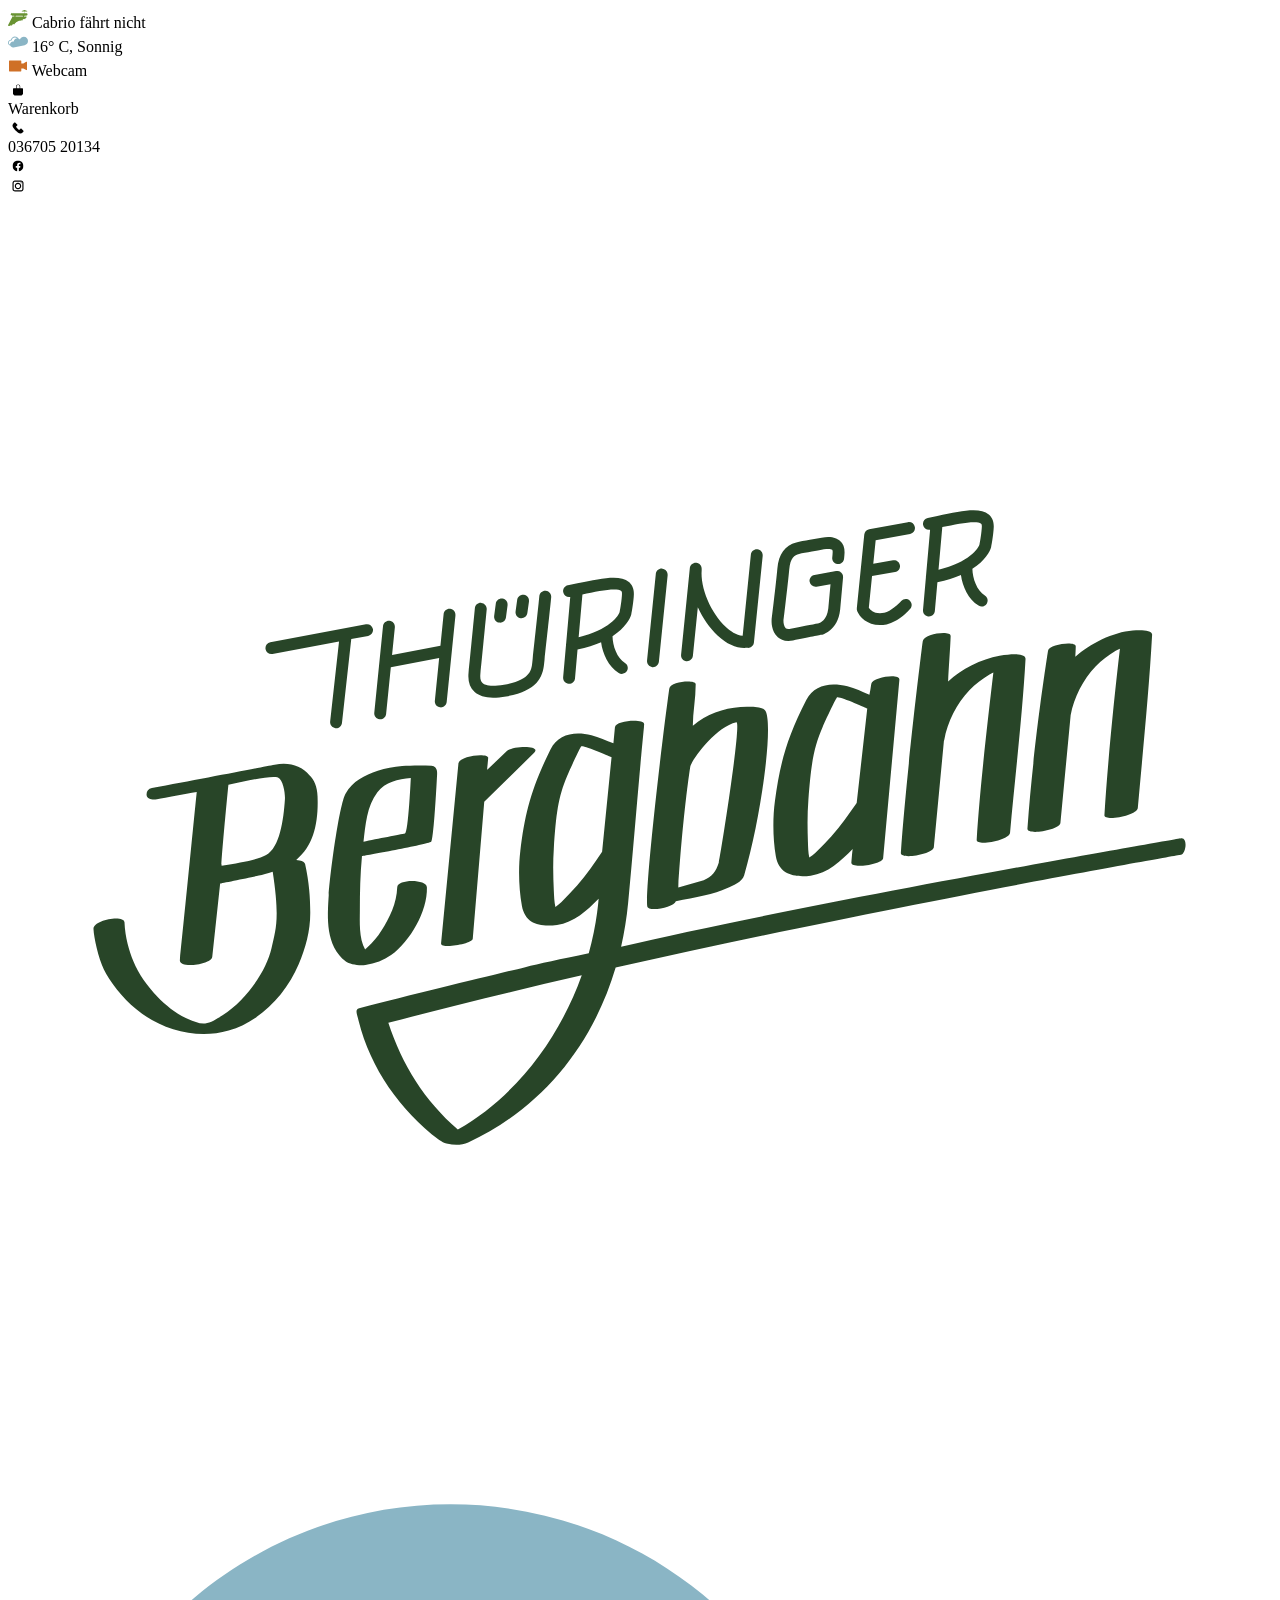
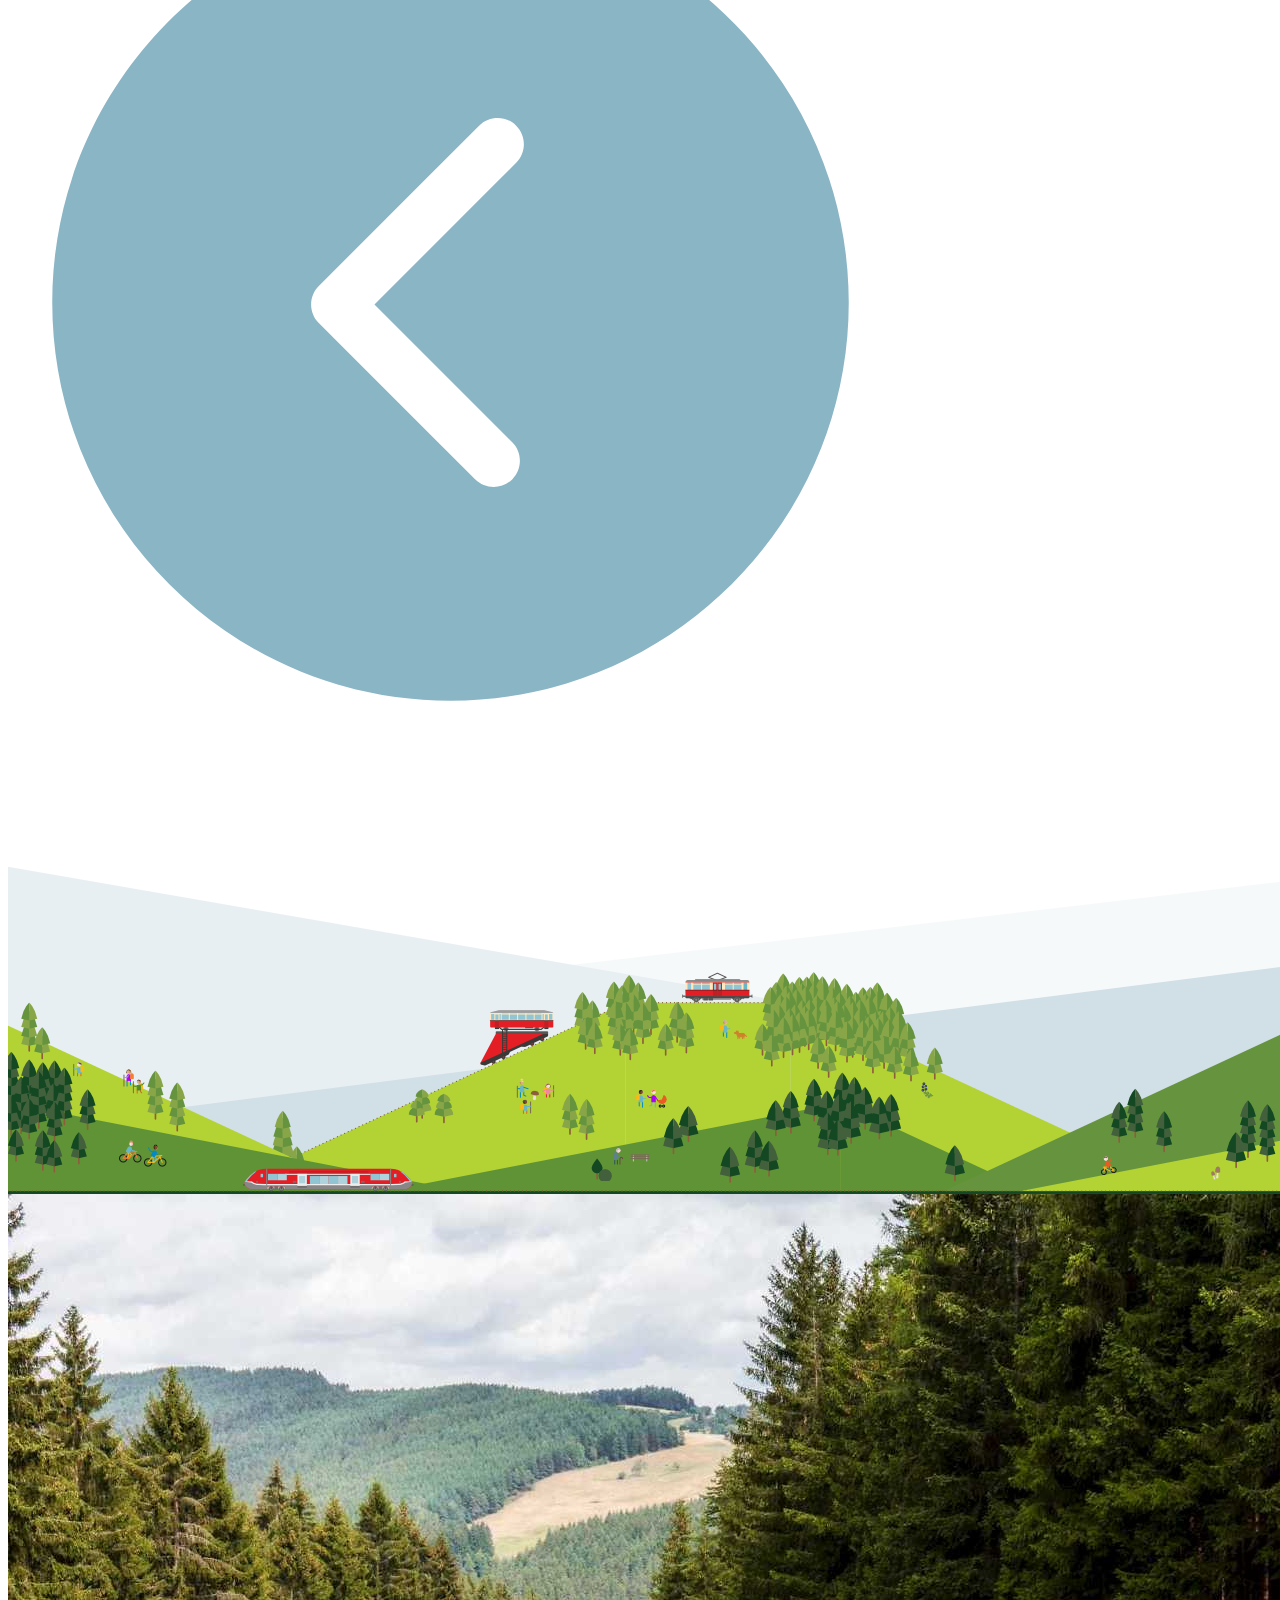
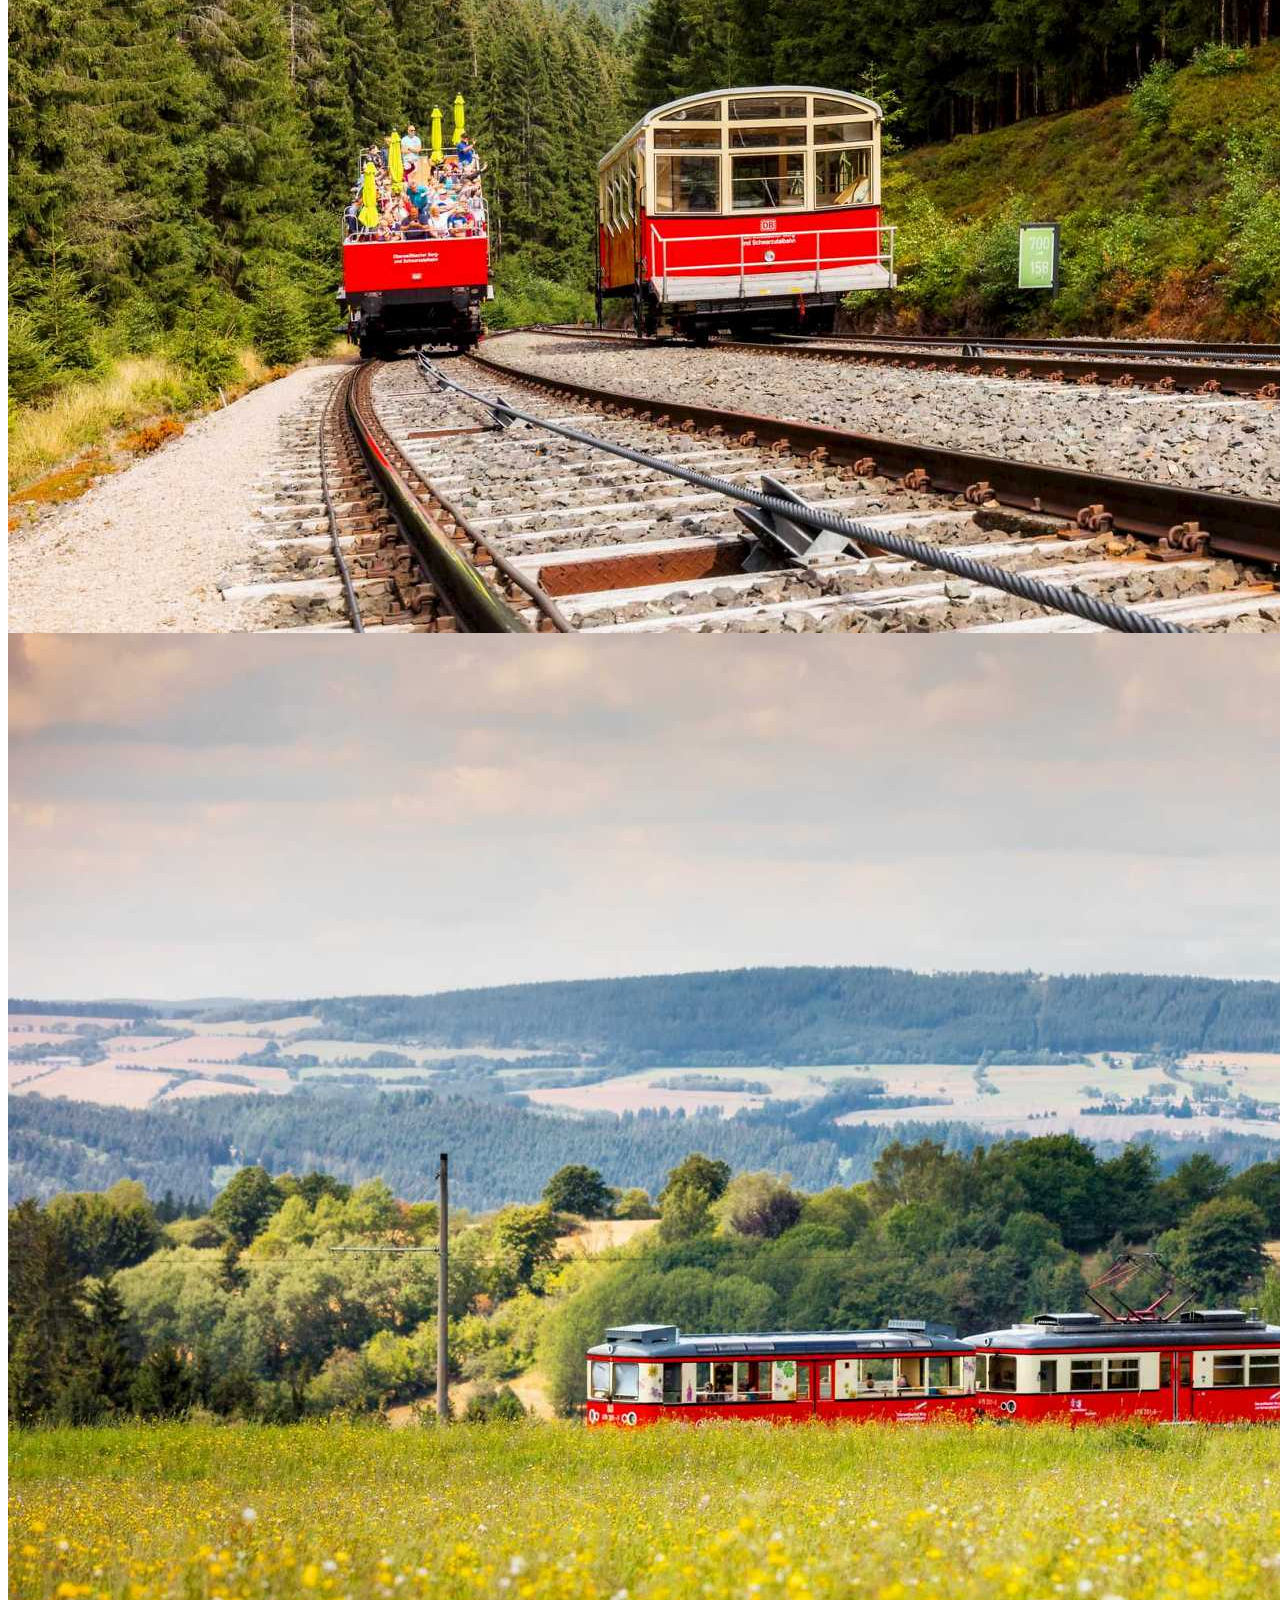
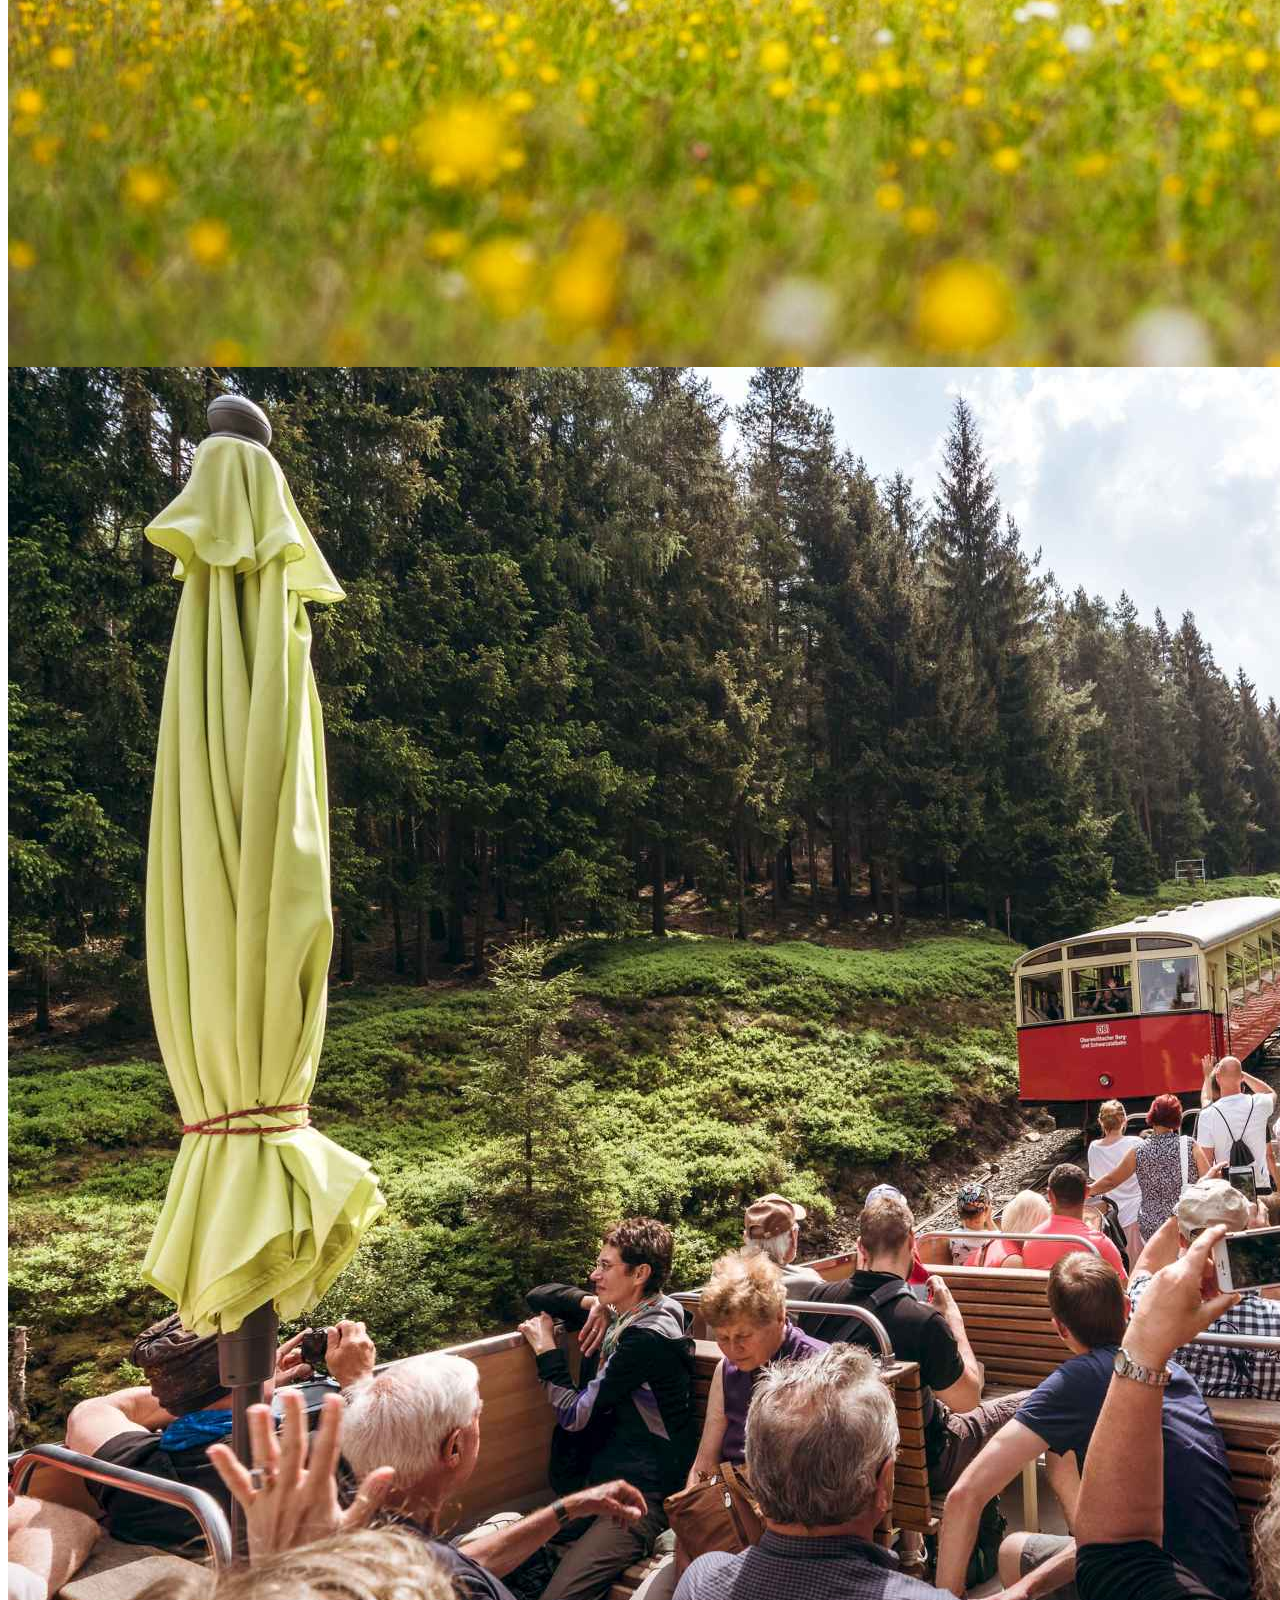
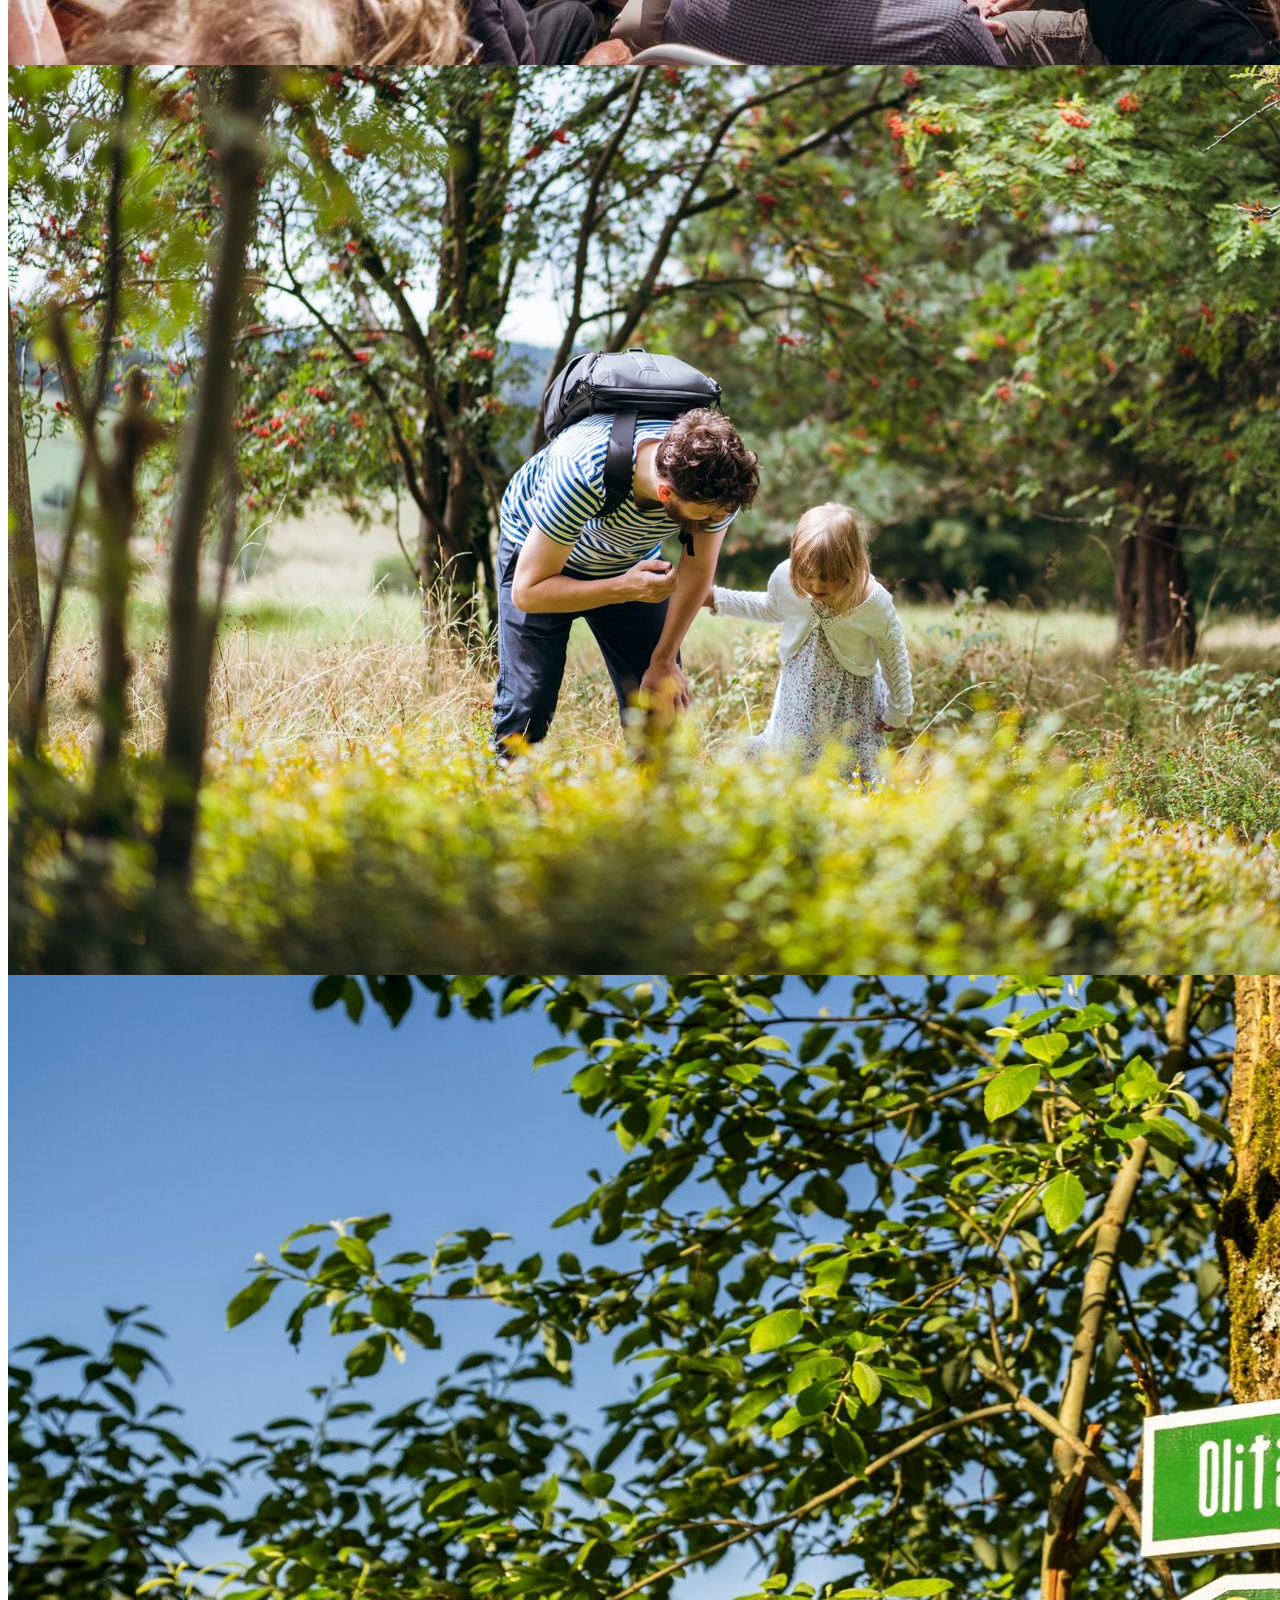
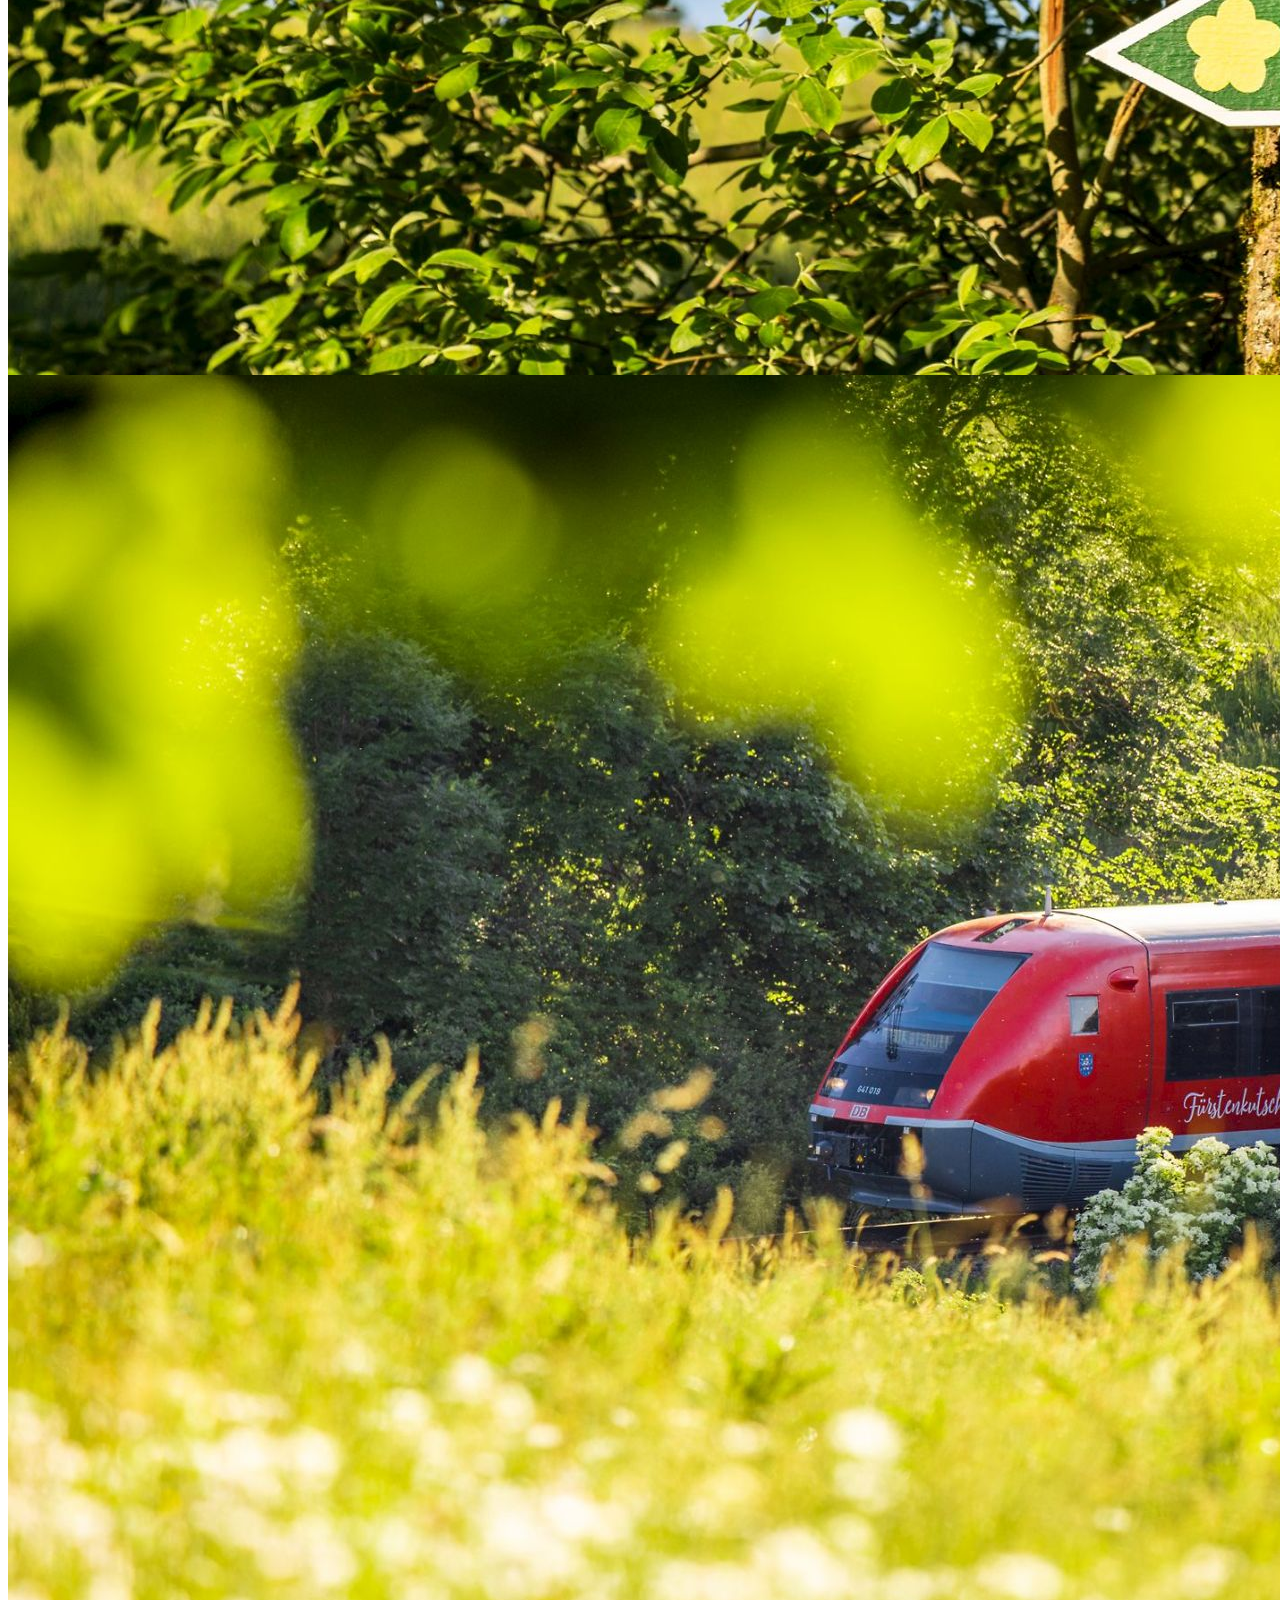
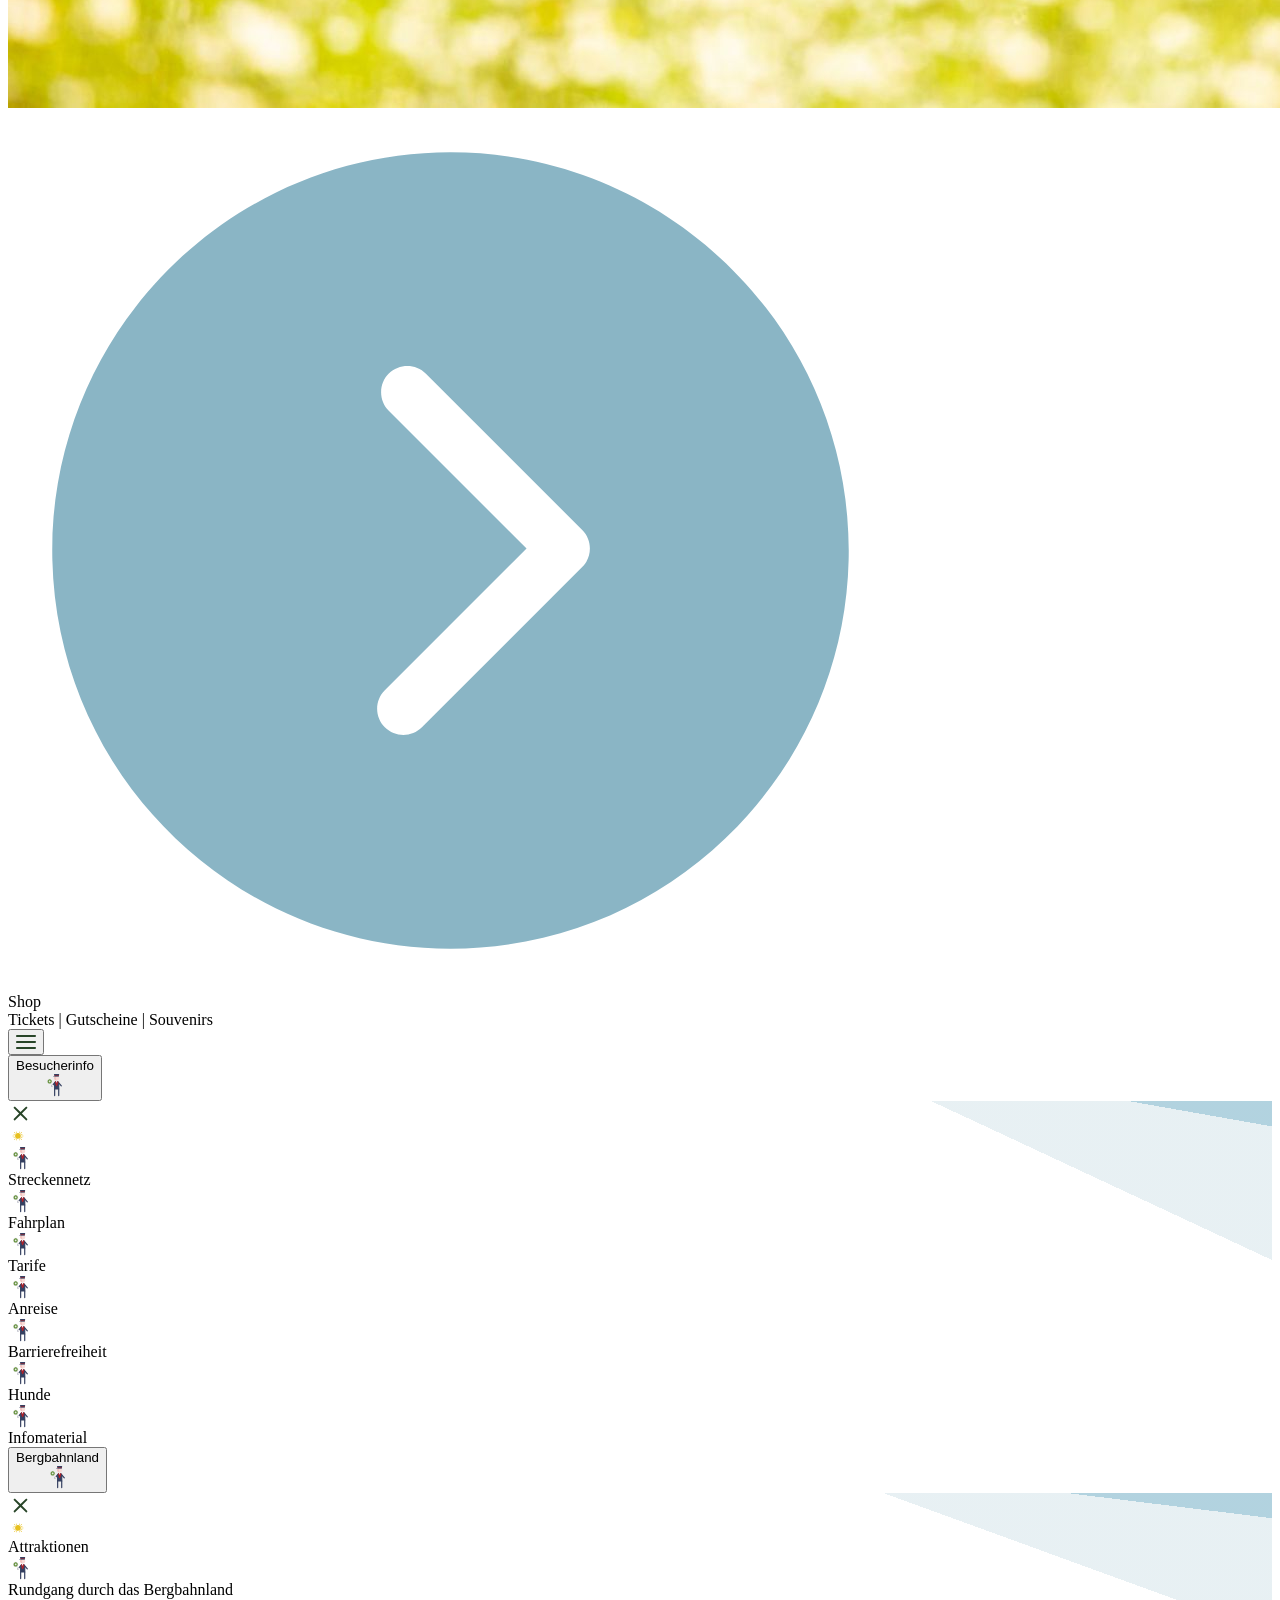
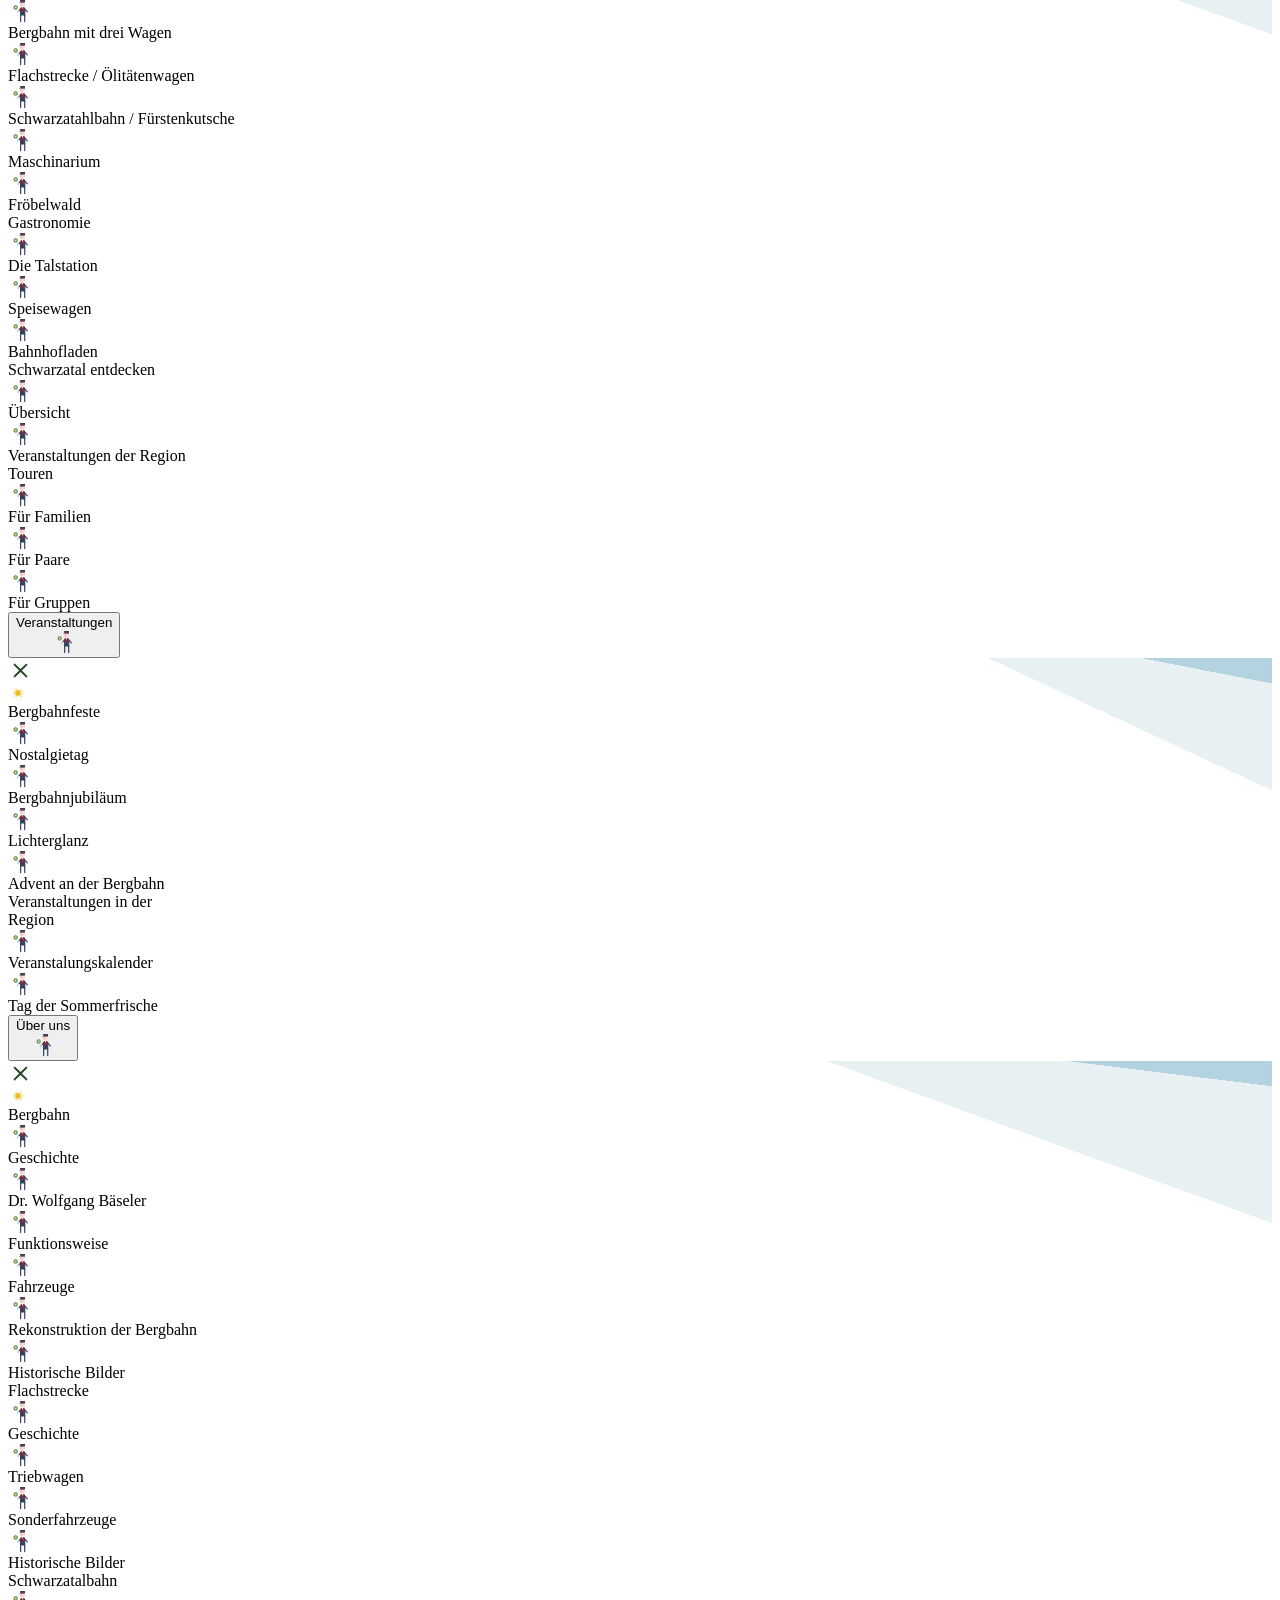
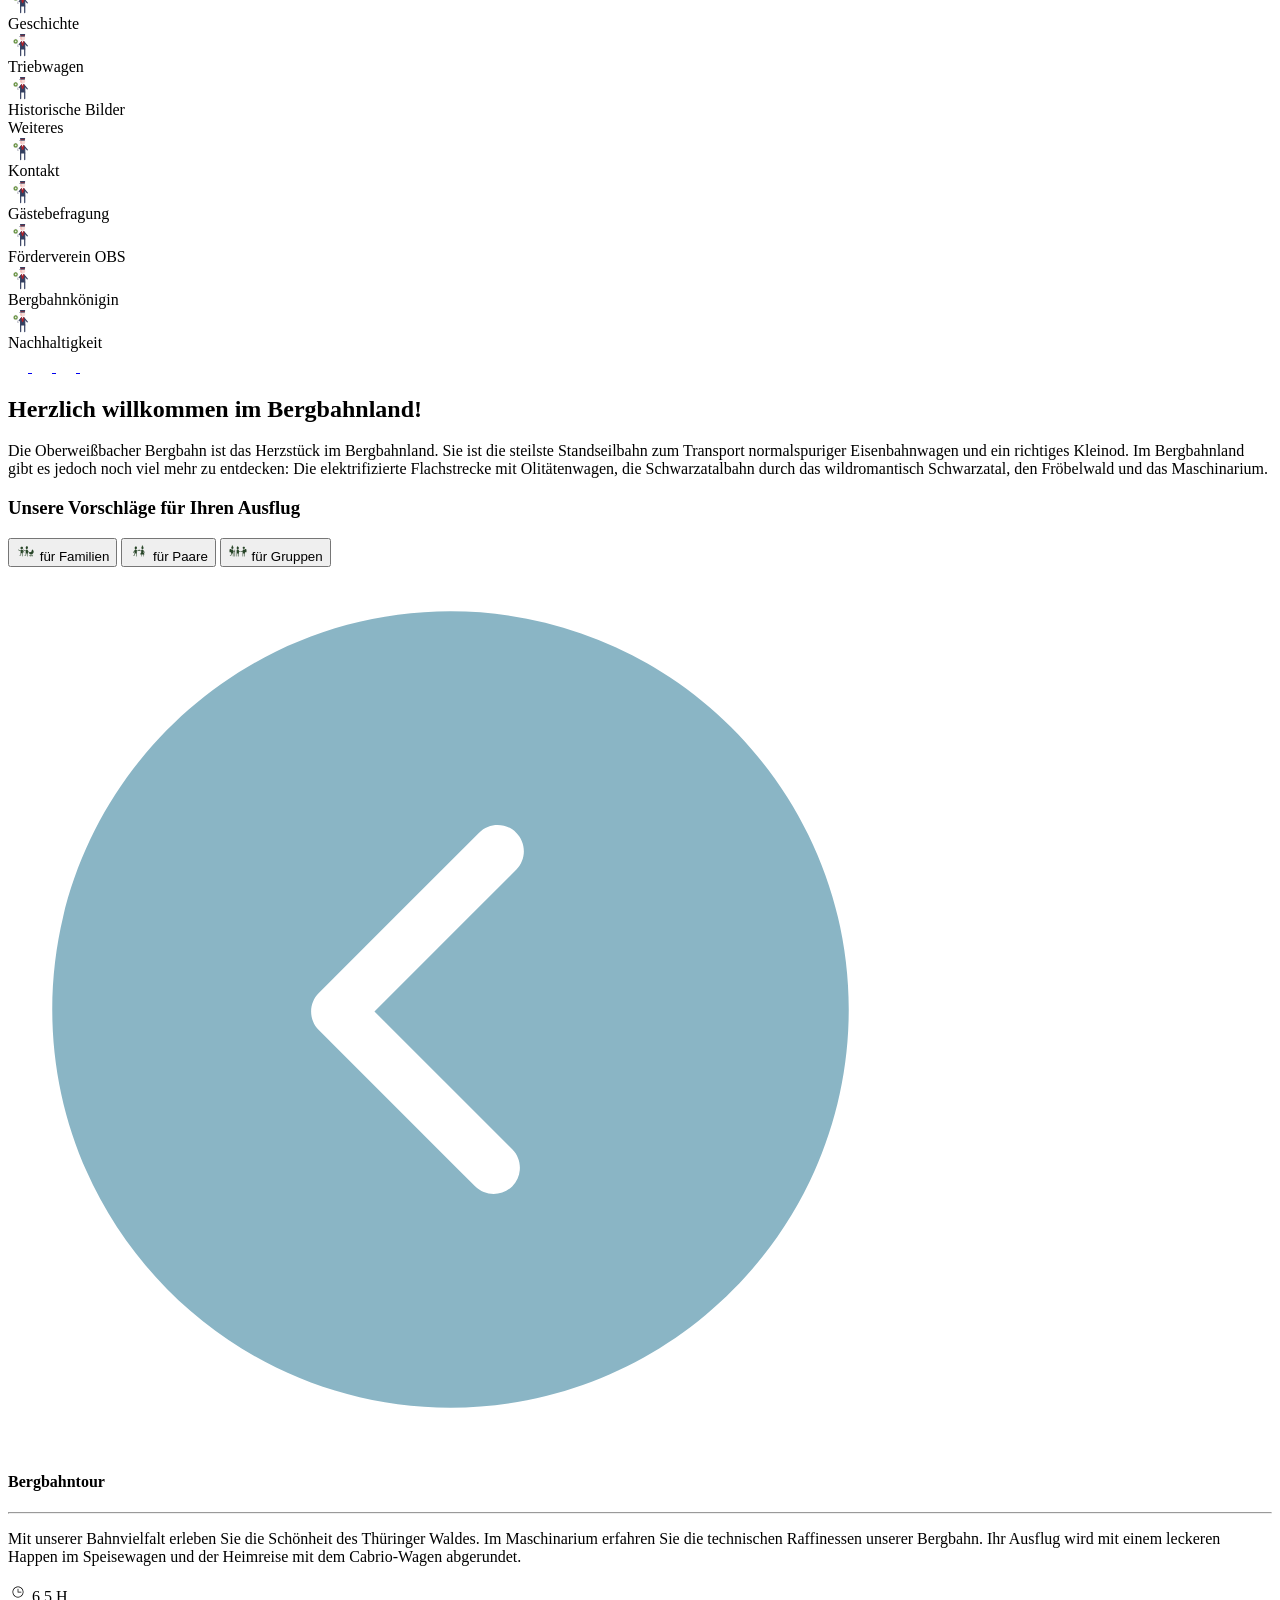
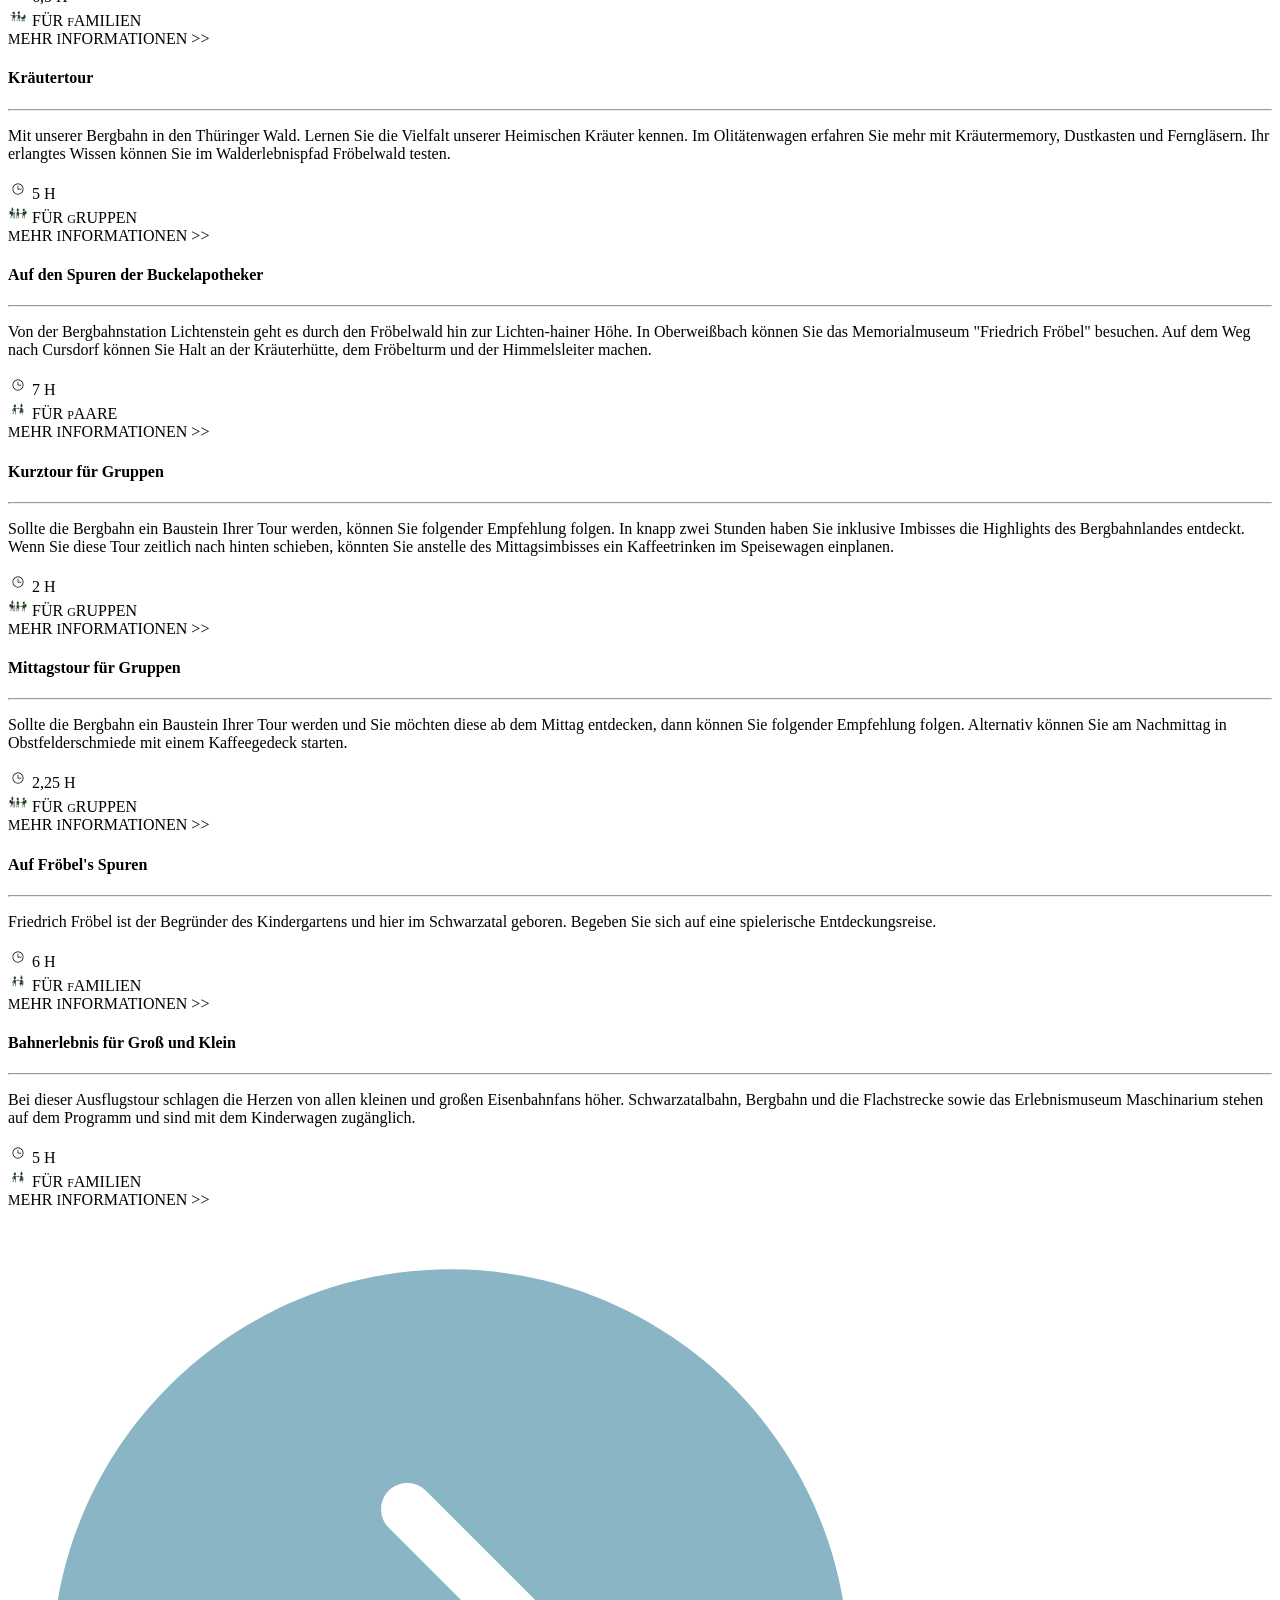
==== index.html @ 8d9a59a1 "Rename Bergbahn.html to index.html" ====
<html>
  <head>
    <meta charset="UTF-8">
    <meta name="viewport" content="width=device-width, initial-scale=1.0">
    <title>Thüringer Bergbahn</title>
    <link rel="stylesheet" href="CSS/Header.css" />
    <link rel="stylesheet" href="CSS/Main.css" />
    <link rel="stylesheet" href="CSS/General.css" />
    <link rel="stylesheet" href="CSS/Bottom.css" />
    <link rel="stylesheet" href="CSS/Aside.css" />
    <link rel="preconnect" href="https://fonts.googleapis.com" />
    <link rel="preconnect" href="https://fonts.gstatic.com" crossorigin />
    <link 
        href="https://fonts.googleapis.com/css2?family=Open+Sans:ital,wght@0,400;0,800;1,400;1,800&display=swap"
        rel="stylesheet">
    <script src="/extras/jquery-3.6.3.js"></script>
    <script src="/extras/slick/slick.min.js"></script>
    <link rel="stylesheet" href="/extras/slick/slick.css">
   
    <script src="JS/Bergbahn.js"></script>
  </head>

  <body>
    
    <div id="background"></div> 
    <header>
      <div id="head">
        <div id="left">
          <div class="left-icons" id="Cabrio">
            <img class="left-icons" src="Logos/Icons/cabrio.svg" />
            <span class="left-icons">Cabrio fährt nicht</span>
            <div
              class="left-icons-hover"
              style="background-color: 699333"
            ></div>
          </div>
          <div class="left-icons" id="Cloud">
            <img class="left-icons" src="Logos/Icons/clouds.svg" />
            <span class="left-icons">16° C, Sonnig</span>
          </div>
          <div class="left-icons" id="Webcam">
            <img class="left-icons" src="Logos/Icons/webcam.svg" />
            <span class="left-icons">Webcam</span>
            <div
              class="left-icons-hover"
              style="background-color: #cf7027; width: 140%; left: -10px"
            ></div>
          </div>
        </div>

        <div id="right">
          <div class="right-icons">
            <div><img src="Logos/Icons/bag.svg" /></div>
            <div class="right-icons-text">Warenkorb</div>
          </div>
          <div class="right-icons">
            <div><img src="Logos/Icons/phone.svg" /></div>
            <div class="right-icons-text">036705 20134</div>
          </div>
          <div class="right-icons">
            <img src="Logos/Icons/facebook.svg" />
          </div>
          <div class="right-icons">
            <img src="Logos/Icons/instagram.svg" />
          </div>
        </div>
      </div>
      <div id="logo_box">
        <div id="logo_inner">
          <a  href="Bergbahn.html">
            <img id="logo_img" src="Logos/Icons/Bergbahn Logo.svg" />
          </a>
        </div>
        
        
      </div>
      <div id="graphic">
        <div id="prev" style="left: 25px;">
          <img style="width: 70%;" src="Logos/Icons/arrow-left.svg">
        </div>

        <div id="bilder-carousel">
          <img class="graphic" id="standart" src="Logos/Bilder/main/view-groesser-gleich-1400px.png"/>
          <img class="graphic" src="Logos/Bilder/2_Bahnen.jpg"/>
          <img class="graphic" src="Logos/Bilder/alter_zug.jpg"/>
          <img class="graphic" src="Logos/Bilder/cabrio_und_normal.jpg"/>
          <img class="graphic" src="Logos/Bilder/Vater_Kind.jpg"/>
          <img class="graphic" src="Logos/Bilder/Wegschilder.jpg"/>
          <img class="graphic" src="Logos/Bilder/Zug.jpg"/>
        </div>
       
        <div id="next" style="right: 5px;">
          <img style="width: 70%;" src="Logos/Icons/arrow-right.svg">
       </div>
        
        <div id="yellow">
          <div id="yellow-inner">
            <div id="yellow-shop">Shop</div>
            <div id="yellow-desc">Tickets | Gutscheine | Souvenirs</div>
          </div>
        </div>
      </div>
      <div id="bottom">
        <button id="burger"> 
          <img src="Logos/Icons/burger-button.svg"></button>
        <div id="bottom-text-outer-box">
          <button class="bottom-text">
            Besucherinfo
            <div class="bottom-text-hover" >
              <div class="bottom-text-hover-img">
                <img src="Logos/Icons/conductor.svg" />
              </div>
            </div>
            <div class="bottom-text-arrow"></div>
          </button>
          <nav class="info-overlay" style="background: linear-gradient(205deg,#8ab5c533 17%,white 0), linear-gradient(190deg,#bcdae6 25px,white 0);">
            <div class="info-overlay-X">
              <img src="Logos/Icons/cross.svg">
            </div>
            <img id="info-overlay-sun" src="Logos/Icons/sun.svg">
            <div class="info-overlay-info">
              <div class="info-overlay-info-inside">
                <div class="info-overlay-info-inside-con">
                 <img src="Logos/Icons/conductor.svg">
                </div>
              Streckennetz
              </div>
              <div class="info-overlay-info-inside"><div class="info-overlay-info-inside-con">
                <img src="Logos/Icons/conductor.svg">
               </div>Fahrplan</div>
              <div class="info-overlay-info-inside"><div class="info-overlay-info-inside-con">
                <img src="Logos/Icons/conductor.svg">
               </div>Tarife</div>
              <div class="info-overlay-info-inside"><div class="info-overlay-info-inside-con">
                <img src="Logos/Icons/conductor.svg">
               </div>Anreise</div>
              <div class="info-overlay-info-inside"><div class="info-overlay-info-inside-con">
                <img src="Logos/Icons/conductor.svg">
               </div>Barrierefreiheit</div>
              <div class="info-overlay-info-inside"><div class="info-overlay-info-inside-con">
                <img src="Logos/Icons/conductor.svg">
               </div>Hunde</div>
              <div class="info-overlay-info-inside"><div class="info-overlay-info-inside-con">
                <img src="Logos/Icons/conductor.svg">
               </div>Infomaterial</div>
            </div>
  
          </nav>
  
          <button class="bottom-text">
            Bergbahnland
            <div class="bottom-text-hover" >
              <div class="bottom-text-hover-img">
                <img src="Logos/Icons/conductor.svg" />
              </div>
            </div>
            <div class="bottom-text-arrow"></div>
          </button>
          <nav class="info-overlay" style="background: linear-gradient(200deg,#8ab5c533 12%,white 0), linear-gradient(187deg,#bcdae6 25px,white 0);">
            <div class="info-overlay-X">
              <img src="Logos/Icons/cross.svg">
            </div>
            <img id="info-overlay-sun" src="Logos/Icons/sun.svg">
            <div class="info-overlay-info">
  
              <div class="info-overlay-info-inside info-overlay-info-inside-head">
                Attraktionen
              </div>
  
              <div class="info-overlay-info-inside">
                <div class="info-overlay-info-inside-con">
                  <img src="Logos/Icons/conductor.svg">
                </div>Rundgang durch das Bergbahnland
              </div>
  
              <div class="info-overlay-info-inside">
               <div class="info-overlay-info-inside-con">
                 <img src="Logos/Icons/conductor.svg">
                </div>Bergbahn mit drei Wagen
              </div>
  
              <div class="info-overlay-info-inside">
                <div class="info-overlay-info-inside-con">
                  <img src="Logos/Icons/conductor.svg">
                </div>Flachstrecke / Ölitätenwagen
              </div>
  
              <div class="info-overlay-info-inside">
                <div class="info-overlay-info-inside-con">
                  <img src="Logos/Icons/conductor.svg">
                </div>Schwarzatahlbahn / Fürstenkutsche
              </div>
  
              <div class="info-overlay-info-inside">
                <div class="info-overlay-info-inside-con">
                  <img src="Logos/Icons/conductor.svg">
                </div>Maschinarium
              </div>
  
                <div class="info-overlay-info-inside">
                  <div class="info-overlay-info-inside-con">
                    <img src="Logos/Icons/conductor.svg">
                  </div>Fröbelwald
                </div>
              </div>
  
            <div class="info-overlay-info">
  
                <div class="info-overlay-info-inside info-overlay-info-inside-head">
                  Gastronomie
                </div>
    
                <div class="info-overlay-info-inside">
                  <div class="info-overlay-info-inside-con">
                    <img src="Logos/Icons/conductor.svg">
                  </div>Die Talstation
                </div>
    
                <div class="info-overlay-info-inside">
                 <div class="info-overlay-info-inside-con">
                   <img src="Logos/Icons/conductor.svg">
                  </div>Speisewagen
                </div>
    
                <div class="info-overlay-info-inside">
                  <div class="info-overlay-info-inside-con">
                    <img src="Logos/Icons/conductor.svg">
                  </div>Bahnhofladen
                </div>
               </div>
  
            <div class="info-overlay-info">
  
                  <div class="info-overlay-info-inside info-overlay-info-inside-head" style="width: 205px;">
                    Schwarzatal entdecken
                  </div>
      
                  <div class="info-overlay-info-inside">
                    <div class="info-overlay-info-inside-con">
                      <img src="Logos/Icons/conductor.svg">
                    </div>Übersicht
                  </div>
      
                  <div class="info-overlay-info-inside">
                   <div class="info-overlay-info-inside-con">
                     <img src="Logos/Icons/conductor.svg">
                    </div>Veranstaltungen der Region
                  </div>
               </div>
  
            <div class="info-overlay-info">
  
                    <div class="info-overlay-info-inside info-overlay-info-inside-head">
                      Touren
                    </div>
        
                    <div class="info-overlay-info-inside">
                      <div class="info-overlay-info-inside-con">
                        <img src="Logos/Icons/conductor.svg">
                      </div>Für Familien
                    </div>
        
                    <div class="info-overlay-info-inside">
                     <div class="info-overlay-info-inside-con">
                       <img src="Logos/Icons/conductor.svg">
                      </div>Für Paare
                    </div>
        
                    <div class="info-overlay-info-inside">
                      <div class="info-overlay-info-inside-con">
                        <img src="Logos/Icons/conductor.svg">
                      </div>Für Gruppen
                    </div>
  
            </div>
          </nav>
          
          <button class="bottom-text">
            Veranstaltungen
            <div class="bottom-text-hover">
              <div class="bottom-text-hover-img">
                <img src="Logos/Icons/conductor.svg" />
              </div>
            </div>
            <div class="bottom-text-arrow"></div>
          
          </button>
          <nav class="info-overlay" style="background: linear-gradient(205deg,#8ab5c533 14%,white 0), linear-gradient(191deg,#bcdae6 25px,white 0);">
            <div class="info-overlay-X">
              <img src="Logos/Icons/cross.svg">
            </div>
            <img id="info-overlay-sun" src="Logos/Icons/sun.svg">
            <div class="info-overlay-info">
  
              <div class="info-overlay-info-inside info-overlay-info-inside-head">
                Bergbahnfeste
              </div>
  
              <div class="info-overlay-info-inside">
                <div class="info-overlay-info-inside-con">
                  <img src="Logos/Icons/conductor.svg">
                </div>Nostalgietag
              </div>
  
              <div class="info-overlay-info-inside">
               <div class="info-overlay-info-inside-con">
                 <img src="Logos/Icons/conductor.svg">
                </div>Bergbahnjubiläum
              </div>
  
              <div class="info-overlay-info-inside">
                <div class="info-overlay-info-inside-con">
                  <img src="Logos/Icons/conductor.svg">
                </div>Lichterglanz
              </div>
  
              <div class="info-overlay-info-inside">
                <div class="info-overlay-info-inside-con">
                  <img src="Logos/Icons/conductor.svg">
                </div>Advent an der Bergbahn
              </div>
  
            </div>
  
            <div class="info-overlay-info" style="margin-right: 70px;">
  
                <div class="info-overlay-info-inside info-overlay-info-inside-head">
                  Veranstaltungen in der <br> Region
                </div>
    
                <div class="info-overlay-info-inside">
                  <div class="info-overlay-info-inside-con">
                    <img src="Logos/Icons/conductor.svg">
                  </div>Veranstalungskalender
                </div>
    
                <div class="info-overlay-info-inside">
                 <div class="info-overlay-info-inside-con">
                   <img src="Logos/Icons/conductor.svg">
                  </div>Tag der Sommerfrische
                </div>
  
              </div>
          </nav>
         
          <button class="bottom-text">
            Über uns
            <div class="bottom-text-hover">
              <div class="bottom-text-hover-img">
                <img src="Logos/Icons/conductor.svg" />
              </div>
            </div>
            <div class="bottom-text-arrow"></div>
          </button>
          <nav class="info-overlay" style="background: linear-gradient(200deg,#8ab5c533 12%,white 0), linear-gradient(187deg,#bcdae6 25px,white 0);">
            <div class="info-overlay-X">
              <img src="Logos/Icons/cross.svg">
            </div>
            <img id="info-overlay-sun" src="Logos/Icons/sun.svg">
            <div class="info-overlay-info">
  
              <div class="info-overlay-info-inside info-overlay-info-inside-head">
                Bergbahn
              </div>
  
              <div class="info-overlay-info-inside">
                <div class="info-overlay-info-inside-con">
                  <img src="Logos/Icons/conductor.svg">
                </div>Geschichte
              </div>
  
              <div class="info-overlay-info-inside">
               <div class="info-overlay-info-inside-con">
                 <img src="Logos/Icons/conductor.svg">
                </div>Dr. Wolfgang Bäseler
              </div>
  
              <div class="info-overlay-info-inside">
                <div class="info-overlay-info-inside-con">
                  <img src="Logos/Icons/conductor.svg">
                </div>Funktionsweise
              </div>
  
              <div class="info-overlay-info-inside">
                <div class="info-overlay-info-inside-con">
                  <img src="Logos/Icons/conductor.svg">
                </div>Fahrzeuge
              </div>
  
              <div class="info-overlay-info-inside">
                <div class="info-overlay-info-inside-con">
                  <img src="Logos/Icons/conductor.svg">
                </div>Rekonstruktion der Bergbahn
              </div>
  
                <div class="info-overlay-info-inside">
                  <div class="info-overlay-info-inside-con">
                    <img src="Logos/Icons/conductor.svg">
                  </div>Historische Bilder
                </div>
              </div>
  
            <div class="info-overlay-info">
  
                <div class="info-overlay-info-inside info-overlay-info-inside-head">
                  Flachstrecke
                </div>
    
                <div class="info-overlay-info-inside">
                  <div class="info-overlay-info-inside-con">
                    <img src="Logos/Icons/conductor.svg">
                  </div>Geschichte
                </div>
    
                <div class="info-overlay-info-inside">
                 <div class="info-overlay-info-inside-con">
                   <img src="Logos/Icons/conductor.svg">
                  </div>Triebwagen
                </div>
    
                <div class="info-overlay-info-inside">
                  <div class="info-overlay-info-inside-con">
                    <img src="Logos/Icons/conductor.svg">
                  </div>Sonderfahrzeuge
                </div>
  
                <div class="info-overlay-info-inside">
                  <div class="info-overlay-info-inside-con">
                    <img src="Logos/Icons/conductor.svg">
                   </div>Historische Bilder
                 </div>
  
               </div>
  
            <div class="info-overlay-info">
  
                  <div class="info-overlay-info-inside info-overlay-info-inside-head" style="width: 205px;">
                    Schwarzatalbahn
                  </div>
      
                  <div class="info-overlay-info-inside">
                    <div class="info-overlay-info-inside-con">
                      <img src="Logos/Icons/conductor.svg">
                    </div>Geschichte
                  </div>
      
                  <div class="info-overlay-info-inside">
                   <div class="info-overlay-info-inside-con">
                     <img src="Logos/Icons/conductor.svg">
                    </div>Triebwagen
                  </div>
  
                  <div class="info-overlay-info-inside">
                    <div class="info-overlay-info-inside-con">
                      <img src="Logos/Icons/conductor.svg">
                     </div>Historische Bilder
                   </div>
  
               </div>
  
            <div class="info-overlay-info">
  
                    <div class="info-overlay-info-inside info-overlay-info-inside-head">
                      Weiteres
                    </div>
        
                    <div class="info-overlay-info-inside">
                      <div class="info-overlay-info-inside-con">
                        <img src="Logos/Icons/conductor.svg">
                      </div>Kontakt
                    </div>
        
                    <div class="info-overlay-info-inside">
                     <div class="info-overlay-info-inside-con">
                       <img src="Logos/Icons/conductor.svg">
                      </div>Gästebefragung
                    </div>
        
                    <div class="info-overlay-info-inside">
                      <div class="info-overlay-info-inside-con">
                        <img src="Logos/Icons/conductor.svg">
                      </div>Förderverein OBS
                    </div>
  
                    <div class="info-overlay-info-inside">
                      <div class="info-overlay-info-inside-con">
                        <img src="Logos/Icons/conductor.svg">
                       </div>Bergbahnkönigin
                     </div>
  
                     <div class="info-overlay-info-inside">
                      <div class="info-overlay-info-inside-con">
                        <img src="Logos/Icons/conductor.svg">
                       </div>Nachhaltigkeit
                     </div>
  
            </div>
          </nav>

          <div id="bottom-links-outer">
            <a href="https://www.thueringerbergbahn.com/shop/warenkorb/" class="bottom-links">
              <img  style="fill: white;"  src="Logos/Icons/bag_white.svg">
            </a>
            <a href="tel:03670520134" class="bottom-links">
              <img src="Logos/Icons/phone_white.svg" alt="">
            </a>
            <a href="https://de-de.facebook.com/thueringerbergbahn/" class="bottom-links BgC_dark">
              <img src="Logos/Icons/facebook_white.svg" alt="">
            </a>
            <a href="https://www.instagram.com/thueringerbergbahn/" class="bottom-links BgC_dark">
              <img src="Logos/Icons/instagram_white.svg" alt="">
            </a>
          </div>
        </div>
        
      
      </div>
    </header>

    <main id="page">
      <main id="information">
        <div id="willkommen">
          <h2>Herzlich willkommen im Bergbahnland!</h2>
          <p class="text">
            Die Oberweißbacher Bergbahn ist das Herzstück im Bergbahnland. Sie
            ist die steilste Standseilbahn zum Transport normalspuriger
            Eisenbahnwagen und ein richtiges Kleinod. Im Bergbahnland gibt es
            jedoch noch viel mehr zu entdecken: Die elektrifizierte Flachstrecke
            mit Olitätenwagen, die Schwarzatalbahn durch das wildromantisch
            Schwarzatal, den Fröbelwald und das Maschinarium.
          </p>
        </div>
        <div id="vorschläge">
          <div>
            <h3>Unsere Vorschläge für Ihren Ausflug</h3>
          </div>
          <nav>
            <button class="Ausflug">
              <img src="Logos/Icons/family.svg" />
              für Familien
            </button>
            <button class="Ausflug">
              <img src="Logos/Icons/pair.svg" />
              für Paare
            </button>
            <button class="Ausflug">
              <img src="Logos/Icons/group.svg" />
              für Gruppen
            </button>
          </nav>
          <div id="carousel"></div>
        </div>

        <section class="karten slick-carousel">

          <div id="prev" style="left: 20px;">
            <img style="width: 70%;" src="Logos/Icons/arrow-left.svg">
          </div>

          <div class="karten carousel-slider">
            <div class="karten carousel-boxes"> <!--Bergbahntour-->
              <h4 class="carousel-boxes-top">Bergbahntour</h4>
              <hr />
              <p class="carousel-boxes-text">
                Mit unserer Bahnvielfalt erleben Sie die Schönheit des Thüringer
                Waldes. Im Maschinarium erfahren Sie die technischen Raffinessen
                unserer Bergbahn. Ihr Ausflug wird mit einem leckeren Happen im
                Speisewagen und der Heimreise mit dem Cabrio-Wagen abgerundet.
              </p>
              <div class="carousel-boxes-bottom">
                <div class="carousel-boxes-bottom-time">
                  <img class="box" src="Logos/Icons/clock.svg"/>
                  <span>6,5 H</span>
                </div>
                <div class="carousel-boxes-bottom-amount">
                  <img class="box" src="Logos/Icons/family.svg" />
                  <span>FÜR <span style="font-size: 12px">F</span>AMILIEN</span>
                </div>
              </div>
              <span class="informationen"> <span style="font-size: 14;">M</span>EHR <span style="font-size: 14">I</span>NFORMATIONEN >></span>

              
            </div>

            <div class="karten carousel-boxes"> <!--Kräutertour-->
              <h4 class="carousel-boxes-top">Kräutertour</h4>
              <hr />
              <p class="carousel-boxes-text">
                Mit unserer Bergbahn in den Thüringer Wald. Lernen Sie die
                Vielfalt unserer Heimischen Kräuter kennen. Im Olitätenwagen
                erfahren Sie mehr mit Kräutermemory, Dustkasten und Ferngläsern.
                Ihr erlangtes Wissen können Sie im Walderlebnispfad Fröbelwald
                testen.
              </p>
              <div class="carousel-boxes-bottom">
                <div class="carousel-boxes-bottom-time">
                  <img class="box" src="Logos/Icons/clock.svg"" />
                  <span>5 H</span>
                </div>
                <div class="carousel-boxes-bottom-amount">
                  <img class="box" src="Logos/Icons/group.svg" />
                  <span>FÜR <span style="font-size: 12px">G</span>RUPPEN</span>
                </div>
              </div>
              <span class="informationen"> <span style="font-size: 14;">M</span>EHR <span style="font-size: 14">I</span>NFORMATIONEN >></span>
              <p></p>
            </div>

            <div class="karten carousel-boxes"> <!--Buckelapotheker-->
              <h4 class="carousel-boxes-top">Auf den Spuren der Buckelapotheker</h4>
              <hr />
              <p class="carousel-boxes-text">
                Von der Bergbahnstation Lichtenstein geht es durch den Fröbelwald hin zur
                Lichten-hainer Höhe. In Oberweißbach können Sie das Memorialmuseum
                "Friedrich Fröbel" besuchen. Auf dem Weg nach Cursdorf können Sie Halt an
                der Kräuterhütte, dem Fröbelturm und der Himmelsleiter machen.
              </p>
              <div class="carousel-boxes-bottom">
                <div class="carousel-boxes-bottom-time">
                  <img class="box" src="Logos/Icons/clock.svg"/>
                  <span>7 H</span>
                </div>
                <div class="carousel-boxes-bottom-amount">
                  <img class="box" src="Logos/Icons/pair.svg" />
                  <span>FÜR <span style="font-size: 12px">P</span>AARE</span>
                </div>
              </div>
              <span class="informationen"> <span style="font-size: 14;">M</span>EHR <span style="font-size: 14">I</span>NFORMATIONEN >></span>
              <p></p>
            </div>

            <div class="karten carousel-boxes" > <!--Kurztour gruppen-->
              <h4 class="carousel-boxes-top">Kurztour für Gruppen</h4>
              <hr />
              <p class="carousel-boxes-text">
                Sollte die Bergbahn ein Baustein Ihrer Tour werden, 
                können Sie folgender Empfehlung folgen. In knapp zwei Stunden haben 
                Sie inklusive Imbisses die Highlights des Bergbahnlandes entdeckt. 
                Wenn Sie diese Tour zeitlich nach hinten schieben, 
                könnten Sie anstelle des Mittagsimbisses ein Kaffeetrinken im 
                Speisewagen einplanen.
              </p>
              <div class="carousel-boxes-bottom">
                <div class="carousel-boxes-bottom-time">
                  <img class="box" src="Logos/Icons/clock.svg"/>
                  <span>2 H</span>
                </div>
                <div class="carousel-boxes-bottom-amount">
                  <img class="box" src="Logos/Icons/group.svg" />
                  <span>FÜR <span style="font-size: 12px">G</span>RUPPEN</span>
                </div>
              </div>
              <span class="informationen"> <span style="font-size: 14;">M</span>EHR <span style="font-size: 14">I</span>NFORMATIONEN >></span>
              <p></p>
            </div>

            <div class="karten carousel-boxes" > <!--Mittagstour für Gruppen-->
              <h4 class="carousel-boxes-top">Mittagstour für Gruppen</h4>
              <hr />
              <p class="carousel-boxes-text">
                Sollte die Bergbahn ein Baustein Ihrer Tour werden und Sie möchten 
                diese ab dem Mittag entdecken, dann können Sie folgender Empfehlung folgen. 
                Alternativ können Sie am Nachmittag in Obstfelderschmiede mit einem 
                Kaffeegedeck starten.
              </p>
              <div class="carousel-boxes-bottom">
                <div class="carousel-boxes-bottom-time">
                  <img class="box" src="Logos/Icons/clock.svg"/>
                  <span>2,25 H</span>
                </div>
                <div class="carousel-boxes-bottom-amount">
                  <img class="box" src="Logos/Icons/group.svg" />
                  <span>FÜR <span style="font-size: 12px">G</span>RUPPEN</span>
                </div>
              </div>
              <span class="informationen"> <span style="font-size: 14;">M</span>EHR <span style="font-size: 14">I</span>NFORMATIONEN >></span>
              <p></p>
            </div>

            <div class="karten carousel-boxes" > <!--Auf Fröbel´s Spuren-->
              <h4 class="carousel-boxes-top">Auf Fröbel's Spuren</h4>
              <hr />
              <p class="carousel-boxes-text">
                Friedrich Fröbel ist der Begründer des Kindergartens und hier im Schwarzatal geboren. 
                Begeben Sie sich auf eine spielerische Entdeckungsreise.
              </p>
              <div class="carousel-boxes-bottom">
                <div class="carousel-boxes-bottom-time">
                  <img class="box" src="Logos/Icons/clock.svg"/>
                  <span>6 H</span>
                </div>
                <div class="carousel-boxes-bottom-amount">
                  <img class="box" src="Logos/Icons/pair.svg" />
                  <span>FÜR <span style="font-size: 12px">F</span>AMILIEN</span>
                </div>
              </div>
              <span class="informationen"> <span style="font-size: 14;">M</span>EHR <span style="font-size: 14">I</span>NFORMATIONEN >></span>
              <p></p>
            </div>

            <div class="karten carousel-boxes" > <!--Bahnerlebnis für Groß und Klein-->
              <h4 class="carousel-boxes-top">Bahnerlebnis für Groß und Klein</h4>
              <hr />
              <p class="carousel-boxes-text">
                Bei dieser Ausflugstour schlagen die Herzen von allen kleinen und großen Eisenbahnfans höher. 
                Schwarzatalbahn, Bergbahn und die Flachstrecke sowie das Erlebnismuseum 
                Maschinarium stehen auf dem Programm und sind mit dem Kinderwagen zugänglich.
              </p>
              <div class="carousel-boxes-bottom">
                <div class="carousel-boxes-bottom-time">
                  <img class="box" src="Logos/Icons/clock.svg"/>
                  <span>5 H</span>
                </div>
                <div class="carousel-boxes-bottom-amount">
                  <img class="box" src="Logos/Icons/pair.svg" />
                  <span>FÜR <span style="font-size: 12px">F</span>AMILIEN</span>
                </div>
              </div>
              <span class="informationen"> <span style="font-size: 14;">M</span>EHR <span style="font-size: 14">I</span>NFORMATIONEN >></span>
              <p></p>
            </div>

          </div>

          <div id="next" style="right: 0px;">
             <img style="width: 70%;" src="Logos/Icons/arrow-right.svg">
          </div>
        </section>
        
      </main>

      <aside> <!-- seitenboxen -->
        <div class="side-box" id="Bauarbeiten">
          <div id="side-box-content">
            <div id="side-box-picture">
              <img src="Logos/Icons/Bauarbeiter.svg" />
            </div>
            <div id="side-box-info">
              <span>Bauarbeiten</span>
              <p>
                Lorem ipsum dolor sit amet, consetetur sadipscing elitr, sed
                diam nonumy eirmod tempor invidunt ut labore et dolore magna
                aliquyam erat, sed diam voluptua. At vero eos et accusam et
                justo duo. eirmod tempor invidunt ut labore et dolore magna
                aliquyam erat, sed diam voluptua 
              </p>
            </div>
          </div>
          <button id="rar"><span>M</span>EHR <span>I</span>NFORMATIONEN</button>
        </div>

        <div class="side-box" id="Kontakt">
          <div class="side-box-content" style="padding: 20px 20px 0px">
            <img id="Rezeption" src="Logos/Icons/Rezeption.svg" />
            <span id="Kontakt">Kontakt</span>
            <p id="was">Oberweißbacher Berg- und Schwarzatalbahn</p>
            <p id="ort">
              An der Bergbahn 1<br />
              98744 Schwarzatal<br /><span
                >036705 201-32<br />info@oberweissbacher-bergbahn.com</span
              >
            </p>
          </div>
          <button id="rar" style="background-color: #284528">
            <span>Z</span>UM <span>K</span>ONTAKTFORMULAR
          </button>
        </div>
      </aside>
    </main>

    <footer>
      <div id="bottom-inner">
        <div class="bottom-content" id="1">
          <p style="line-height: 16px; font-size: 13px; margin-bottom: 5px">
            <strong
              >DB RegioNetzVerkehrs GmbH <br />Oberweißbacher Berg-und
              Schwarzatalbahn</strong
            >
          </p>
          <p>An der Bergbahn 1<br />98744 Schwarzatal</p>
        </div>
        <div class="bottom-content" id="2">
          <p>Kontakt<br />Zahlung & Versand<br />Widerrufsrecht<br />AGB</p>
        </div>
        <div class="bottom-content" id="3">
          <p>Datenschutz<br />Social Media<br />Impressum</p>
        </div>
        <div class="bottom-content" id="Logos">
          <a href="https://www.thueringer-wald.com/" style="width: 100%; margin-right: 10px;">
            <img style="width: 100%;"
                 src="Logos/Icons/Thüringer Wald.jpg"/>
          </a>
          <a href="https://www.thueringen-entdecken.de/" style="width: 100%;">
            <img src="Logos/Icons/Thüringen.jpg" style="width: 100%"/>
          </a>
          
          
        </div>
      </div>
    </footer>
  </body>
</html>
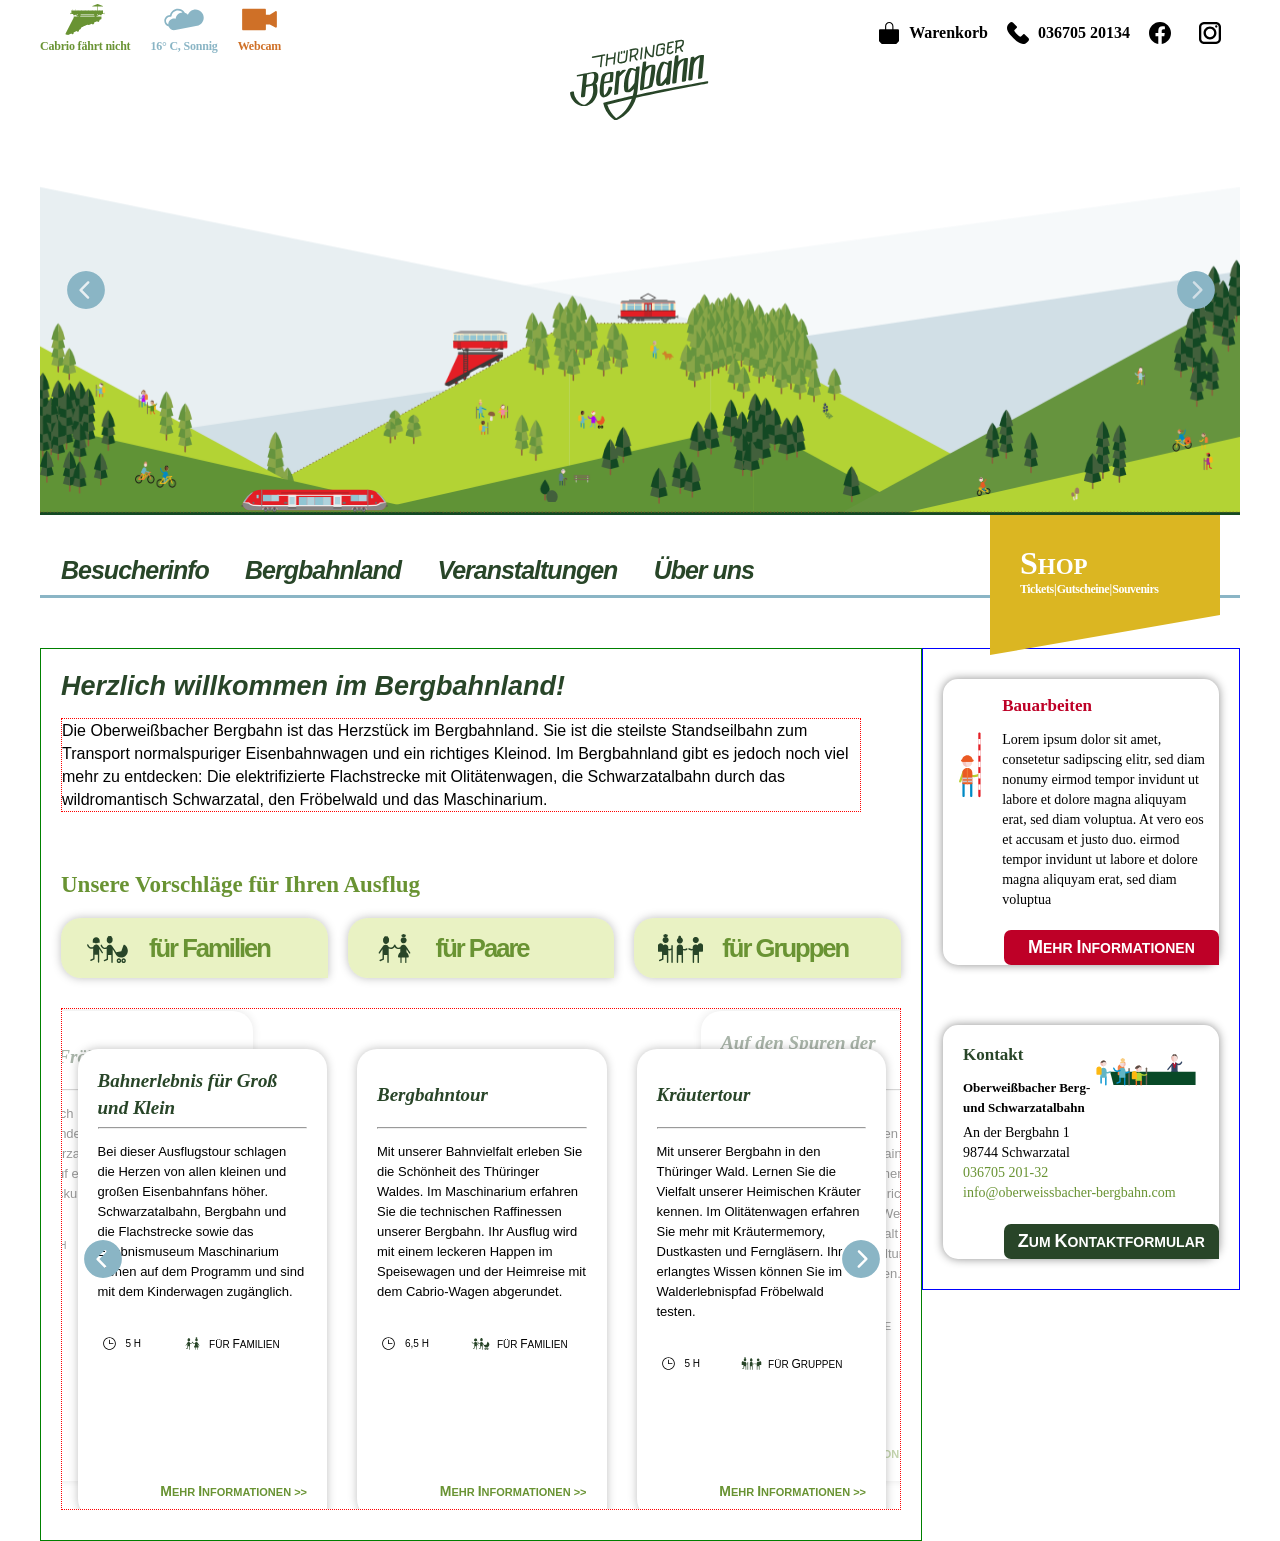
==== commit d18cea16: "Update index.html" ====
--- a/index.html
+++ b/index.html
@@ -13,9 +13,9 @@
     <link 
         href="https://fonts.googleapis.com/css2?family=Open+Sans:ital,wght@0,400;0,800;1,400;1,800&display=swap"
         rel="stylesheet">
-    <script src="/extras/jquery-3.6.3.js"></script>
-    <script src="/extras/slick/slick.min.js"></script>
-    <link rel="stylesheet" href="/extras/slick/slick.css">
+    <script src="extras/jquery-3.6.3.js"></script>
+    <script src="extras/slick/slick.min.js"></script>
+    <link rel="stylesheet" href="extras/slick/slick.css">
    
     <script src="JS/Bergbahn.js"></script>
   </head>
--- a/CSS/Header.css
+++ b/CSS/Header.css
@@ -0,0 +1,815 @@
+div#head {
+  display: flex;
+  justify-content: space-between;
+  height: 65px;
+}
+div#logo_box {
+  position: absolute;
+  height: 125px;
+  top: 0;
+  left: 50%;
+  border-left: 200px white solid;
+  border-bottom: 25px transparent solid;
+  transform: translateX(-50%);
+  z-index: 999;
+}
+div#logo_inner {
+  position: absolute;
+  width: 160px;
+  height: 110%;
+  transform: translateX(-113%);
+}
+#logo_img {
+  display: block;
+  margin: auto;
+}
+div#left {
+  display: flex;
+  justify-content: space-between;
+}
+div.left-icons {
+  text-align: center;
+  letter-spacing: -0.2px;
+  font-size: 12px;
+  margin-right: 20px;
+  cursor: pointer;
+  z-index: 6;
+}
+img.left-icons {
+  height: 60%;
+}
+span.left-icons {
+  display: block;
+  font-weight: 600;
+}
+div.left-icons-hover {
+  width: 70%;
+  height: 100%;
+  position: relative;
+  margin: auto;
+  top: -86%;
+  border-radius: 250%;
+  opacity: 0;
+}
+div.left-icons-hover:hover {
+  opacity: 0.15;
+}
+div#cabrio {
+  color: #699333;
+}
+div#cloud {
+  color: #8ab5c5;
+}
+div#webcam {
+  color: #cf7027;
+}
+
+div#right {
+  display: flex;
+  flex: 1fr;
+  align-items: center;
+  margin: 5px 0px;
+}
+div.right-icons {
+  margin-right: 10px;
+  align-items: center;
+  font-weight: bold;
+  display: inherit;
+  transition: all 200ms;
+}
+div.right-icons:hover {
+  cursor: pointer;
+  color: #699333;
+}
+div.right-icons img {
+  height: 40px;
+}
+
+div#graphic {
+  display: flex;
+  position: relative;
+  align-items: center;
+  height: 450px;
+}
+img.graphic {
+  height: 100%;
+  object-fit: cover;
+}
+img#standart{
+  object-fit: fill;
+}
+div#bilder-carousel{
+  width: 100%;
+  height: 100%;
+}
+div#yellow {
+  position: absolute;
+  width: 0px;
+  height: 100px;
+  bottom: 0;
+  transform: translateY(100%);
+  right: 20px;
+  border-left: 230px #dbb622 solid;
+  border-bottom: 40px transparent solid;
+  cursor: pointer;
+  z-index: 2;
+  transition: all 200ms;
+}
+div#yellow:hover {
+  border-left: 230px #c2a01a solid;
+}
+div#yellow-inner {
+  display: flex;
+  flex-direction: column;
+  color: white;
+  width: fit-content;
+  position: absolute;
+  left: -200px;
+  top: 30%;
+}
+div#yellow-shop {
+  width: fit-content;
+  font-size: 23px;
+  font-weight: bold;
+  text-transform: uppercase;
+}
+div#yellow-shop::first-letter {
+  font-size: 32px;
+}
+div#yellow-desc {
+  width: fit-content;
+  font-size: 12px;
+  font-weight: bold;
+  letter-spacing: -0.5px;
+  word-spacing: -2px;
+}
+
+div#bottom {
+  display: flex;
+  position: relative;
+  margin-top: 30px;
+  margin-bottom: 50px;
+  height: 50px;
+  width: 100%;
+  border-bottom: #8ab5c5 3px solid;
+  white-space: nowrap;
+}
+.arrow-up{
+  background-image: url(/Bergbahn/Logos/Icons/arrow-top.svg) !important;
+}
+button#burger{
+  display: none;
+  background-color: transparent;
+  border: none;
+  width: 100px;
+  height: 60px;
+  z-index: 999999;
+}
+button#burger img{ 
+  height: 50%;
+}
+div#bottom-text-outer-box{
+  display: flex;
+  flex: 1;
+  max-width: 60%;
+  justify-content: space-between;
+}
+button.bottom-text {
+  position: relative;
+  display: flex;
+  font-weight: 800;
+  align-items: center;
+  margin-left: 15px;
+  color: #284528;
+  font-size: 25px;
+  font-style: italic;
+  justify-content: center;
+  cursor: pointer;
+  letter-spacing: -1px;
+  transition: all 300ms;
+  border: none;
+  background-color: transparent;
+  z-index: 5;
+  
+}
+button.bottom-text:hover {
+  color: rgb(0, 0, 0);
+}
+div.bottom-text-hover {
+  display: flex;
+  position: absolute;
+  border-radius: 50px;
+  top: -20;
+  height: 70px;
+  width: 70px;
+  justify-content: center;
+  transition: all 300ms;
+  z-index: -5;
+}
+button.bottom-text:hover div.bottom-text-hover, .bottom-text-hover-toggle {
+  background-color: rgba(179, 210, 52, 0.2);
+}
+div.bottom-text-hover-img {
+  opacity: 0;
+  transition: all 300ms;
+  width: 27px;
+  height: 27px;
+  margin-top: 6px;
+}
+button.bottom-text:hover div.bottom-text-hover-img {
+  opacity: 1;
+}
+/* toggle in js  */
+div.bottom-text-arrow {
+  width: 50px;
+  height: 1px;
+  position: absolute;
+  top: -110%;
+  left: 51%;
+  border-bottom: 38px transparent solid;
+  border-left: 20px white solid;
+  display: none;
+  z-index: 999;
+
+}
+nav.info-overlay{
+  height: fit-content;
+  width: auto;
+  bottom: 100px;
+  left: 25px;
+  position: absolute;
+  border-radius: 15px;
+  border-bottom-right-radius: 0px;
+  border: 2px white solid;
+  background-color: white;
+  padding: 30px;
+  padding-right: 3%;
+  box-shadow: 0px 0px 5px rgba(0, 0, 0, 0.5) ;
+  z-index: 999;
+  display: none;
+}
+div.info-overlay-X{
+  position: absolute;
+  width: 40px;
+  height: 40px;
+  right: 2px;
+  top: 2px;
+  cursor: pointer;
+  z-index: 5;
+}
+div.info-overlay-X img{
+  width: 80%;
+  float: right;
+}
+img#info-overlay-sun{
+  width: 85px;
+  right: 5%;
+  top: 0%;
+  position: absolute;
+}
+
+div.info-overlay-info{
+  width: 100%;
+  margin-right: 40px;
+}
+div.info-overlay-info-inside{
+  height: 30px;
+  width: fit-content;
+  min-width: 170px;
+  display: flex;
+  position: relative;
+  align-items: center;
+  margin-top: 10px;
+  margin-left: 15px;
+  color: #284528;
+  font-weight: bold;
+  font-size: 14px;
+  cursor: pointer;
+}
+div.info-overlay-info-inside-head{
+  cursor: text;
+  height: fit-content;
+  font-weight: bold;
+  font-size: 20px;
+  white-space: nowrap;
+  color: #699333;
+  line-height: 27px;
+
+}
+div.info-overlay-info-inside-con {
+  position: absolute;
+  border-radius: 50px;
+  left: -25px;
+  height: 40px;
+  width: 40px;
+  text-align: center;
+  transition: all 300ms;
+}
+div.info-overlay-info-inside-con img{
+  display: block;
+  width: 50%;
+  margin-top: 25%;
+  opacity: 0;
+  transition: all 300ms;
+}
+div.info-overlay-info-inside:hover div.info-overlay-info-inside-con {
+  background-color: rgba(179, 210, 52, 0.2);
+}
+
+div.info-overlay-info-inside:hover div.info-overlay-info-inside-con img{
+  opacity: 1;
+
+}
+div#bottom-links-outer{
+  display: none;
+  justify-content: center;
+  align-items: center;
+  column-gap: 2%;
+  height: 80px;
+}
+a.bottom-links{
+  width: 70px;
+  border-radius: 15px;
+  border-bottom-right-radius: 0px;
+  background-color: #B3D234;
+
+}
+.BgC_dark{
+  background-color: #699333 !important;
+}
+
+@media  (min-width: 992px) and (max-width: 1200px) {
+  div#logo_box {
+    border-left: 150px white solid;
+  }
+  div#logo_inner {
+    width: 150px;
+    transform: translateX(-100%);
+  } 
+  div#graphic {
+    height: 410px;
+  }
+}
+
+@media  (min-width: 768px) and (max-width: 991px) {
+  div#head {
+    height: 0px;
+  }
+  div#logo_box {
+    border-left: 130px white solid;
+  }
+  div#logo_inner {
+    width: 135px;
+    transform: translateX(-98%);
+  }
+  div.left-icons {
+    padding: 10px;
+  }
+  div#cabrio,
+  div#cloud,
+  div#webcam {
+    height: 55px;
+  }
+  span.left-icons {
+    display: block;
+    font-weight: 600;
+    font-size: 11px;
+  }
+  div#right {
+    display: none;
+  }
+  div#graphic {
+    height: 400px;
+  }
+  div#bottom {
+    display: block;
+    position: relative;
+    margin-top: 0px;
+    height: fit-content;
+    width: 100%;
+    border-bottom: #8ab5c5 2px solid;
+  }
+  button#burger{
+    display: block;
+  }
+  div#bottom-text-outer-box{
+    margin-top: 40px;
+    max-width: 100%;
+    padding: 0px 5px;
+    display: none; 
+  }
+  button.bottom-text {
+    display: block;
+    width: 100%;
+    height: 50px;
+    text-align: left;
+    font-weight: 800;
+    margin: 10px 0px ;
+    letter-spacing: -1px;
+    padding-left: 30px;
+    font-weight: 600;
+    font-size: 23px;
+    font-style: normal;
+    color: #284528;
+    cursor: pointer;
+    transition: all 300ms;
+    border-bottom: #284528 2px solid;
+    background-color: transparent;
+    /* Dropdown-Pfeil */
+    background-image: url(/Bergbahn/Logos/Icons/arrow-bottom.svg);
+    background-repeat: no-repeat;
+    background-position: right;
+    background-size: 25px;
+
+  }
+  div.bottom-text-hover {
+    display: flex;
+    position: absolute;
+    border-radius: 100%;
+    top: 5;
+    left: 0;
+    height: 40px;
+    width: 40px;
+    justify-content: center;
+    transition: all 300ms;
+    z-index: -5;
+  }
+  div.bottom-text-hover-img {
+    opacity: 0;
+    transition: all 300ms;
+    width: 27px;
+    height: 27px;
+    margin-right: 5px;
+  }
+  button.bottom-text:hover div.bottom-text-hover-img {
+    opacity: 1;
+  }
+  /* toggle in js  */
+  div.bottom-text-arrow {
+  width: 0px;
+  height: 0px;
+  position: absolute;
+  top: 75%;
+  left: 20px;
+  transform: scaleY(-1) ;
+  border-bottom: 38px transparent solid;
+  border-left: 20px white solid;
+  filter: drop-shadow(0px 0px 2px rgba(0,0,0,0.2));
+  display: none;
+  z-index: 999;
+  }
+  nav.info-overlay{
+  height: fit-content;
+  width: auto;
+  bottom: 0px;
+  left: 0px;
+  position: relative;
+  border-radius: 15px;
+  border-bottom-right-radius: 0px;
+  border: 2px white solid;
+  background-color: white;
+  padding: 30px 3% 30px 15px;
+  box-shadow: 0px 0px 5px rgba(0, 0, 0, 0.5) ;
+  z-index: 999;
+  display: none;
+  }
+  div.info-overlay-X{
+   display: none;
+  }
+  img#info-overlay-sun{
+    width: 100px;
+    top: 0%;
+    right: 5%;
+    position: absolute;
+  }
+  div.info-overlay-info{
+    width: 70%;
+  }
+  div.info-overlay-info-inside-con {
+   left: -30px;
+  }
+  div.info-overlay-info-inside-con img{
+    width: 75%;
+    margin-top: 10%
+  }
+  div#bottom-links-outer{
+    display: flex;
+  }
+}
+
+@media  (min-width: 576px) and  (max-width: 768px){
+  div#head {
+    height: 0px;
+  }
+  div#logo_box {
+    border-left: 110px white solid;
+    height: 100px;
+  }
+  div#logo_inner {
+    width: 115px;
+    transform: translateX(-98%);
+  }
+  div.left-icons {
+    padding: 10px;
+  }
+  div#cabrio,
+  div#cloud,
+  div#webcam {
+    height: 50px;
+    width: 40px;
+  }
+  div#right {
+    display: none;
+  }
+  div#graphic {
+    height: 350px;
+  }
+  div#yellow {
+    height: 90px;
+    border-bottom: 30px transparent solid;
+  }
+  div#yellow-inner {
+    top: 25%;
+  }
+
+  div#bottom {
+    display: block;
+    position: relative;
+    margin-top: 0px;
+    margin-bottom: 50px;
+    height: fit-content;
+    width: 100%;
+    border-bottom: #8ab5c5 2px solid;
+  }
+  button#burger{
+    display: block;
+  }
+  div#bottom-text-outer-box{
+    margin-top: 40px;
+    max-width: 100%;
+    padding: 0px 5px;
+    display: none; 
+  }
+  button.bottom-text {
+    display: block;
+    width: 100%;
+    height: 50px;
+    text-align: left;
+    font-weight: 800;
+    margin: 10px 0px ;
+    letter-spacing: -1px;
+    padding-left: 30px;
+    font-weight: 600;
+    font-size: 23px;
+    font-style: normal;
+    color: #284528;
+    cursor: pointer;
+    transition: all 300ms;
+    border-bottom: #284528 2px solid;
+    background-color: transparent;
+    /* Dropdown-Pfeil */
+    background-image: url(/Bergbahn/Logos/Icons/arrow-bottom.svg);
+    background-repeat: no-repeat;
+    background-position: right;
+    background-size: 25px;
+
+  }
+  div.bottom-text-hover {
+    display: flex;
+    position: absolute;
+    border-radius: 100%;
+    top: 5;
+    left: 0;
+    height: 40px;
+    width: 40px;
+    justify-content: center;
+    transition: all 300ms;
+    z-index: -5;
+  }
+  div.bottom-text-hover-img {
+    opacity: 0;
+    transition: all 300ms;
+    width: 27px;
+    height: 27px;
+    margin-right: 5px;
+  }
+  button.bottom-text:hover div.bottom-text-hover-img {
+    opacity: 1;
+  }
+  /* toggle in js  */
+  div.bottom-text-arrow {
+  width: 0px;
+  height: 0px;
+  position: absolute;
+  top: 75%;
+  left: 20px;
+  transform: scaleY(-1) ;
+  border-bottom: 38px transparent solid;
+  border-left: 20px white solid;
+  filter: drop-shadow(0px 0px 2px rgba(0,0,0,0.2));
+  display: none;
+  z-index: 999;
+  }
+  nav.info-overlay{
+  height: fit-content;
+  width: auto;
+  bottom: 0px;
+  left: 0px;
+  position: relative;
+  border-radius: 15px;
+  border-bottom-right-radius: 0px;
+  border: 2px white solid;
+  background-color: white;
+  padding: 30px 3% 30px 15px;
+  box-shadow: 0px 0px 5px rgba(0, 0, 0, 0.5) ;
+  z-index: 999;
+  display: none;
+  }
+  div.info-overlay-X{
+   display: none;
+  }
+  img#info-overlay-sun{
+    width: 100px;
+    top: 0%;
+    right: 5%;
+    position: absolute;
+  }
+  div.info-overlay-info{
+    width: 70%;
+  }
+  div.info-overlay-info-inside-con {
+   left: -30px;
+  }
+  div.info-overlay-info-inside-con img{
+    width: 75%;
+    margin-top: 10%
+  }
+  div#bottom-links-outer{
+    display: flex;
+  }
+}
+
+@media  (max-width: 576px){
+  div#head {
+    display: none;
+  }
+  div#logo_box {
+    border-left: 90px white solid;
+    height: 80px;
+  }
+  div#logo_inner {
+    width: 95px;
+    transform: translateX(-98%);
+  }
+ div#right {
+    display: none;
+  }
+  div#graphic {
+    height: 310px;
+  }
+  div#prev, #next  {
+    height: 100%;
+    width: 50px !important;
+  }
+  img#standart{
+    object-fit: cover;
+  }
+  div#yellow {
+    height: 65px;
+    border-left: 140px #dbb622 solid;
+    border-bottom: 30px transparent solid;
+  }
+  div#yellow:hover {
+    border-left: 140px #c2a01a solid;
+  }
+  div#yellow-inner {
+    left: -107px;
+  }
+  div#yellow-shop {
+    width: fit-content;
+    font-size: 20px;
+    font-weight: bold;
+    text-transform: uppercase;
+  }
+  div#yellow-shop::first-letter {
+    font-size: 32px;
+  }
+  div#yellow-desc {
+    display: none;
+  }
+  div#bottom {
+    display: block;
+    position: relative;
+    margin-top: 0px;
+    margin-bottom: 50px;
+    height: fit-content;
+    width: 100%;
+    border-bottom: #8ab5c5 2px solid;
+  }
+  button#burger{
+    display: block;
+  }
+  div#bottom-text-outer-box{
+    margin-top: 40px;
+    max-width: 100%;
+    padding: 0px 5px;
+    display: none; 
+  }
+  button.bottom-text {
+    display: block;
+    width: 100%;
+    height: 50px;
+    text-align: left;
+    font-weight: 800;
+    margin: 10px 0px ;
+    letter-spacing: -1px;
+    padding-left: 30px;
+    font-weight: 600;
+    font-size: 23px;
+    font-style: normal;
+    color: #284528;
+    cursor: pointer;
+    transition: all 300ms;
+    border-bottom: #284528 2px solid;
+    background-color: transparent;
+    /* Dropdown-Pfeil */
+    background-image: url(/Bergbahn/Logos/Icons/arrow-bottom.svg);
+    background-repeat: no-repeat;
+    background-position: right;
+    background-size: 25px;
+
+  }
+  div.bottom-text-hover {
+    display: flex;
+    position: absolute;
+    border-radius: 100%;
+    top: 5;
+    left: 0;
+    height: 40px;
+    width: 40px;
+    justify-content: center;
+    transition: all 300ms;
+    z-index: -5;
+  }
+  div.bottom-text-hover-img {
+    opacity: 0;
+    transition: all 300ms;
+    width: 27px;
+    height: 27px;
+    margin-right: 5px;
+  }
+  button.bottom-text:hover div.bottom-text-hover-img {
+    opacity: 1;
+  }
+  /* toggle in js  */
+  div.bottom-text-arrow {
+  width: 0px;
+  height: 0px;
+  position: absolute;
+  top: 75%;
+  left: 20px;
+  transform: scaleY(-1) ;
+  border-bottom: 38px transparent solid;
+  border-left: 20px white solid;
+  filter: drop-shadow(0px 0px 2px rgba(0,0,0,0.2));
+  display: none;
+  z-index: 999;
+  }
+  nav.info-overlay{
+  height: fit-content;
+  width: auto;
+  bottom: 0px;
+  left: 0px;
+  position: relative;
+  border-radius: 15px;
+  border-bottom-right-radius: 0px;
+  border: 2px white solid;
+  background-color: white;
+  padding: 30px 3% 30px 15px;
+  box-shadow: 0px 0px 5px rgba(0, 0, 0, 0.5) ;
+  z-index: 999;
+  display: none;
+  }
+  div.info-overlay-X{
+   display: none;
+  }
+  img#info-overlay-sun{
+    width: 100px;
+    top: 0%;
+    right: 5%;
+    position: absolute;
+  }
+  div.info-overlay-info{
+    width: 70%;
+  }
+  div.info-overlay-info-inside-con {
+   left: -30px;
+  }
+  div.info-overlay-info-inside-con img{
+    width: 75%;
+    margin-top: 10%
+  }
+  div#bottom-links-outer{
+    display: flex;
+  }
+}
--- a/CSS/Main.css
+++ b/CSS/Main.css
@@ -0,0 +1,715 @@
+main#page {
+  display: flex;
+}
+main#information { 
+  width: 70%;
+  border: 1px green solid;
+  padding: 0px 20px;
+}
+div#willkommen {
+  margin-bottom: 30px;
+  font-family: Arial;
+}
+h2 {
+  color: #284528;
+  font-size: 27px;
+  font-weight: bold;
+  margin-bottom: 0;
+  font-style: italic;
+}
+p.text{
+  max-width: 95%;
+  line-height: 23px;
+  border: 1px red dotted;
+}
+h3 {
+  font-size: 23px;
+  color: #699333;
+  margin-top: 60px;
+  margin-bottom: 20px;
+}
+nav {
+  display: flex;
+  justify-content: space-between;
+  column-gap: 20px;
+  height: fit-content;
+}
+nav button {
+  display: flex;
+  align-items: center;
+  height: 60px;
+  flex: 1;
+  max-width: 310px;
+  flex-shrink: 0;
+
+
+  font-size: 160%;
+  font-weight: bold;
+  border: none;
+  border-radius: 20px;
+  border-bottom-right-radius: 0px;
+  background-color: #b3d2344b;
+  letter-spacing: -2px;
+  white-space: nowrap;
+  color: #699333;
+  padding-left: 20px;
+  box-shadow: 0px 0px 10px rgba(0, 0, 0, 0.255);
+  cursor: pointer;
+  transition: all 200ms;
+}
+nav button:hover {
+  background-color: #b3d23470;
+}
+nav button img {
+  width: 22%;
+  margin-right: 15px;
+}
+
+section.karten.slick-carousel{
+  position: relative;
+  height: fit-content;
+  max-width: 1050px;
+  margin: 30px auto; 
+  display: flex !important;
+  align-items: center;
+  border: 1px red dotted;
+
+}
+div.karten.carousel-slider {
+  width: 100%;
+  
+}
+div.karten.carousel-slider .slick-track{
+  height: 500px;
+  display: flex ;
+  overflow: hidden;
+  align-items: stretch;
+  margin: 0;
+}
+
+div.karten.carousel-boxes{
+  display: block;
+  height: 400px;
+  width: 220px;
+  padding: 20px;
+  border-radius: 20px;
+  border-bottom-right-radius: 0px;
+  box-shadow: 0 0 10px rgba(0, 0, 0, 0.255);
+  margin: 0px 15px;
+  background-color: white;
+  z-index: 1;
+/* linker hintergrund */
+  opacity: 0.4;
+  position: relative;
+  top: 2px;
+  right: -360px;
+}
+.karten.slick-current + .karten.slick-active + .karten.slick-slide {
+ /* rechter hintergrund */
+  right: 50px;
+}
+div.karten.carousel-boxes.slick-active{
+  opacity: 1;
+  top: 40px;
+  position: relative;
+  left: 0.47%;
+  z-index: 2;
+}
+div#prev, #next  {
+  height: 100%;
+  width: 60px;
+  cursor: pointer;
+  border: none;
+  z-index: 5;
+  display: flex;
+  align-items: center;
+  position: absolute;
+}
+
+h4.carousel-boxes-top{
+  display: flex;
+  align-items: center;
+  font-size: 22px;
+  font-weight: bold;
+  font-style: italic;
+  line-height: 27px;
+  color: #284528;
+  margin: 0px;
+  height: 50px;
+}
+p.carousel-boxes-text{
+  font-size: 13px;
+  font-family: Arial;
+  line-height: 20px;
+  height: fit-content;
+}
+div.carousel-boxes-bottom{
+  display: flex;
+  margin: 30px 0px;
+}
+div.carousel-boxes-bottom-time{
+  font-size: 10px;
+  font-family: Arial;
+  align-items: center;
+  display: flex;
+  white-space: nowrap;
+  margin-right: 40px;
+}
+div.carousel-boxes-bottom-amount{
+  font-size: 10px;
+  font-family: Arial;
+  align-items: center;
+  white-space: nowrap;
+  display: flex;
+}
+img.box{
+  width: 23px;
+  margin-right: 5px;
+}
+span.informationen{
+  font-size: 11px;
+  font-weight: bold;
+  font-family: Arial;
+  color: #699333;
+  position: absolute;
+  right: 20;
+  bottom: 20;
+}
+
+@media  (min-width: 1201px ) and (max-width: 1399px){
+  
+  div.karten.carousel-boxes{  
+    height: 430px;
+    width: 190px;
+    right: -380px;
+  }
+  .karten.slick-current + .karten.slick-active + .karten.slick-slide {
+    right: 40px;
+  }
+  div.karten.carousel-boxes.slick-active{
+    left: 0.50%;
+  }
+  h4.carousel-boxes-top{
+    font-size: 19px;
+  }
+}
+
+@media  (min-width: 992px) and (max-width: 1200px) {
+  main#page {
+    display: flex;
+  }
+
+  div#willkommen {
+    margin-bottom: 30px;
+    font-family: Arial;
+  }
+  h2 {
+    color: #284528;
+    font-size: 27px;
+    font-weight: bold;
+    margin-bottom: 0;
+    font-style: italic;
+  }
+  h3 {
+    font-size: 23px;
+    color: #699333;
+    margin-top: 60px;
+    margin-bottom: 20px;
+  }
+  nav {
+    display: flex;
+    justify-content: space-between;
+    column-gap: 20px;
+    height: 60px;;
+  }
+  nav button {
+    display: flex;
+    align-items: center;
+    flex: 1;
+    max-width: 310px;
+    height: 100%;
+    font-size: 160%;
+    font-weight: bold;
+    border: none;
+    border-radius: 20px;
+    border-bottom-right-radius: 0px;
+    background-color: #b3d2344b;
+    letter-spacing: -2px;
+    color: #699333;
+    padding-left: 20px;
+    box-shadow: 0px 0px 10px rgba(0, 0, 0, 0.255);
+    cursor: pointer;
+    transition: all 200ms;
+  }
+  nav button:hover {
+    background-color: #b3d23470;
+  }
+  nav button img {
+    width: 22%;
+    margin-right: 15px;
+  }
+  
+  section.karten.slick-carousel{
+    position: relative;
+    height: fit-content;
+    flex: 1;
+    max-width: 1050px;
+    margin: 30px auto; 
+    display: flex;
+    align-items: center;
+  }
+  div.karten.carousel-slider {
+    width: 100%;
+    
+  }
+  div.karten.carousel-slider .slick-track{
+    height: 500px;
+    display: flex ;
+    overflow: hidden;
+    align-items: stretch;
+    margin: 0;
+  }
+  
+  div.karten.carousel-boxes{
+    display: block;
+    height: 400px;
+    width: 185px;
+    padding: 20px;
+    border-radius: 20px;
+    border-bottom-right-radius: 0px;
+    box-shadow: 0 0 10px rgba(0, 0, 0, 0.255);
+    margin: 0px 15px;
+    background-color: white;
+    z-index: 1;
+  
+    opacity: 0.4;
+    position: relative;
+    top: 2px;
+    right: -380px;
+  }
+  .karten.slick-current + .karten.slick-active + .karten.slick-slide {
+    right: 30px;
+  }
+  div.karten.carousel-boxes.slick-active{
+    opacity: 1;
+    top: 40px;
+    position: relative;
+    left: 0.5%;
+    z-index: 2;
+  }
+  div#prev, #next  {
+    height: 100%;
+    width: 60px;
+    cursor: pointer;
+    border: none;
+    z-index: 5;
+    display: flex;
+    align-items: center;
+    position: absolute;
+  }
+  
+  h4.carousel-boxes-top{
+    display: flex;
+    align-items: center;
+    font-size: 22px;
+    font-weight: bold;
+    font-style: italic;
+    line-height: 27px;
+    color: #284528;
+    margin: 0px;
+    height: 50px;
+  }
+  p.carousel-boxes-text{
+    font-size: 13px;
+    font-family: Arial;
+    line-height: 20px;
+    height: fit-content;
+  }
+  div.carousel-boxes-bottom{
+    display: flex;
+    margin: 30px 0px;
+  }
+  div.carousel-boxes-bottom-time{
+    font-size: 10px;
+    font-family: Arial;
+    align-items: center;
+    display: flex;
+    margin-right: 40px;
+  }
+  div.carousel-boxes-bottom-amount{
+    font-size: 10px;
+    font-family: Arial;
+    align-items: center;
+    display: flex;
+  }
+  img.box{
+    width: 23px;
+    margin-right: 5px;
+  }
+  span.informationen{
+    font-size: 11px;
+    font-weight: bold;
+    font-family: Arial;
+    color: #699333;
+    position: absolute;
+    right: 20;
+    bottom: 20;
+  }
+}
+
+@media  (min-width: 771px) and (max-width: 991px) {
+  main#page {
+    display: flex;
+    flex-direction: column;
+  }
+  main#information{
+   width: auto;
+  }
+ 
+  div.karten.carousel-slider {
+    width: 100%;
+    display: flex;
+  }
+  div.karten.carousel-slider .slick-track{
+    height: 470px;
+    display: flex;
+    
+  }
+  
+  div.karten.carousel-boxes{
+    width: 200px;
+    margin: 0px 10px;
+  /* linker hintergrund */
+    right: -440px;
+  }
+  .karten.slick-current + .karten.slick-active + .karten.slick-slide {
+   /* rechter hintergrund */
+    right: 0px;
+  }
+  div.karten.carousel-boxes.slick-active{
+    /* vordere */
+    top: 20px;
+    left: 0.64%;
+  }
+  
+  h4.carousel-boxes-top{
+    font-size: 21px;
+  }
+}
+
+@media  (min-width: 576px) and  (max-width: 770px){
+  main#page {
+    display: flex;
+    flex-direction: column;
+  }
+  main#information {
+      width: auto;
+      border: 1px green solid;
+  }
+  div#willkommen {
+    margin-bottom: 30px;
+    font-family: Arial;
+  }
+  h2 {
+    color: #284528;
+    font-size: 27px;
+    font-weight: bold;
+    margin-bottom: 0;
+    font-style: italic;
+  }
+  h3 {
+    font-size: 23px;
+    color: #699333;
+    margin-top: 60px;
+    margin-bottom: 20px;
+  }
+  nav button {
+    font-size: 140%;
+  }
+ 
+  nav button img {
+    width: 30%;
+    margin-right: 2%;
+  }
+  
+  section.karten.slick-carousel{
+    position: relative;
+    height: fit-content;
+    flex: 1;
+    max-width: 1050px;
+    margin: 30px auto; 
+    display: flex;
+    align-items: center;
+  }
+  div.karten.carousel-slider {
+    width: 100%;
+    
+  }
+  div.karten.carousel-slider .slick-track{
+    height: 500px;
+    width: 100%;
+    left: -150px
+    
+  }
+  
+  div.karten.carousel-boxes{
+    display: block;
+    height: 400px;
+    width: 230px;
+    padding: 20px;
+    border-radius: 20px;
+    border-bottom-right-radius: 0px;
+    box-shadow: 0 0 10px rgba(0, 0, 0, 0.255);
+    margin: 0px 15px;
+    background-color: white;
+    z-index: 1;
+  /* linker hintergrund */
+    opacity: 0.4;
+    position: relative;
+    top: 2px;
+    right: -70px;
+  }
+  .karten.slick-current + .karten.slick-active + .karten.slick-slide {
+   /* rechter hintergrund */
+    right: 440px;
+  }
+  div.karten.carousel-boxes.slick-active{
+    opacity: 1;
+    top: 40px;
+    position: relative;
+    left: -0.52%;
+    z-index: 2;
+  }
+  div.slick-list{
+
+  }
+  div#prev, #next  {
+    height: 100%;
+    width: 60px;
+    cursor: pointer;
+    border: none;
+    z-index: 5;
+    display: flex;
+    align-items: center;
+    position: absolute;
+  }
+  
+  h4.carousel-boxes-top{
+    display: flex;
+    align-items: center;
+    font-size: 22px;
+    font-weight: bold;
+    font-style: italic;
+    line-height: 27px;
+    color: #284528;
+    margin: 0px;
+    height: 50px;
+  }
+  p.carousel-boxes-text{
+    font-size: 13px;
+    font-family: Arial;
+    line-height: 20px;
+    height: fit-content;
+  }
+  div.carousel-boxes-bottom{
+    display: flex;
+    margin: 30px 0px;
+  }
+  div.carousel-boxes-bottom-time{
+    font-size: 10px;
+    font-family: Arial;
+    align-items: center;
+    display: flex;
+    white-space: nowrap;
+    margin-right: 40px;
+  }
+  div.carousel-boxes-bottom-amount{
+    font-size: 10px;
+    font-family: Arial;
+    align-items: center;
+    white-space: nowrap;
+    display: flex;
+  }
+  img.box{
+    width: 23px;
+    margin-right: 5px;
+  }
+  span.informationen{
+    font-size: 11px;
+    font-weight: bold;
+    font-family: Arial;
+    color: #699333;
+    position: absolute;
+    right: 20;
+    bottom: 20;
+  }
+}
+
+@media  (max-width: 576px){
+  main#page {
+    flex-direction: column;
+  }
+  main#information {
+      width: auto;
+      padding: 0px 10px;
+      border: 1px green solid;
+  }
+  div#willkommen {
+    margin-bottom: 30px;
+    font-size: 19px;
+    font-family: Arial;
+  }
+  h2 {
+    color: #284528;
+    font-size: 30px;
+    font-weight: bold;
+    margin-bottom: 0;
+    font-style: italic;
+  }
+  h3 {
+    font-size: 23px;
+    color: #699333;
+    margin-top: 60px;
+    margin-bottom: 20px;
+  }
+  nav {
+    display: flex;
+    flex-direction: column;
+    justify-content: space-between;
+    gap: 10px;
+  }
+  nav button {
+    display: flex;
+    align-items: center;
+    max-width: 100%;
+    min-height: 70px;
+    font-size: 160%;
+    font-weight: bold;
+    border: none;
+    border-radius: 20px;
+    border-bottom-right-radius: 0px;
+    background-color: #b3d2344b;
+    letter-spacing: -2px;
+    white-space: nowrap;
+    color: #699333;
+    padding-left: 20px;
+    box-shadow: 0px 0px 10px rgba(0, 0, 0, 0.255);
+    cursor: pointer;
+    transition: all 200ms;
+  }
+  nav button:hover {
+    background-color: #b3d23470;
+  }
+  nav button img {
+    width: 17%;
+    margin-right: 15px;
+  }
+  
+  section.karten.slick-carousel{
+    position: relative;
+    height: fit-content;
+    flex: 1;
+    max-width: 1050px;
+    margin: 30px auto; 
+    display: flex;
+    align-items: center;
+  
+  }
+  div.karten.carousel-slider {
+    width: 100%;
+    
+  }
+  div.karten.carousel-slider .slick-track{
+    height: 500px;
+    overflow: hidden;
+  }
+  
+  div.karten.carousel-boxes{
+    display: block;
+    height: 400px;
+    width: 220px;
+    padding: 20px;
+    border-radius: 20px;
+    border-bottom-right-radius: 0px;
+    box-shadow: 0 0 10px rgba(0, 0, 0, 0.255);
+    margin: 0px 15px;
+    background-color: white;
+    z-index: 1;
+  /* linker hintergrund */
+    opacity: 0.4;
+    position: relative;
+    top: 2px;
+    right: -165px;
+  }
+  .karten.slick-current + .karten.slick-active + .karten.slick-slide {
+   /* rechter hintergrund */
+    right: -150px;
+  }
+  div.karten.carousel-boxes.slick-active{
+    opacity: 1;
+    top: 40px;
+    position: relative;
+    left: 0.47%;
+    z-index: 2;
+  }
+  div#prev, #next  {
+    height: 100%;
+    width: 60px;
+    cursor: pointer;
+    border: none;
+    z-index: 5;
+    display: flex;
+    align-items: center;
+    position: absolute;
+  }
+  
+  h4.carousel-boxes-top{
+    display: flex;
+    align-items: center;
+    font-size: 22px;
+    font-weight: bold;
+    font-style: italic;
+    line-height: 27px;
+    color: #284528;
+    margin: 0px;
+    height: 50px;
+  }
+  p.carousel-boxes-text{
+    font-size: 13px;
+    font-family: Arial;
+    line-height: 20px;
+    height: fit-content;
+  }
+  div.carousel-boxes-bottom{
+    display: flex;
+    margin: 30px 0px;
+  }
+  div.carousel-boxes-bottom-time{
+    font-size: 10px;
+    font-family: Arial;
+    align-items: center;
+    display: flex;
+    white-space: nowrap;
+    margin-right: 40px;
+  }
+  div.carousel-boxes-bottom-amount{
+    font-size: 10px;
+    font-family: Arial;
+    align-items: center;
+    white-space: nowrap;
+    display: flex;
+  }
+  img.box{
+    width: 23px;
+    margin-right: 5px;
+  }
+  span.informationen{
+    font-size: 11px;
+    font-weight: bold;
+    font-family: Arial;
+    color: #699333;
+    position: absolute;
+    right: 20;
+    bottom: 20;
+  }
+}
--- a/CSS/General.css
+++ b/CSS/General.css
@@ -0,0 +1,49 @@
+body {
+  margin: auto;
+  font-family: 'Open Sans';
+  display: flex;
+  flex-direction: column;
+  align-items: center;
+  -webkit-tap-highlight-color: transparent;
+}
+@media (min-width: 1400px) {
+  header,main#page {
+    width: 1400px;
+  }
+}
+@media (max-width: 1400px) {
+  header,main#page {
+    width: 1200px;
+  }
+}
+@media (max-width: 1200px) {
+  header,main#page {
+    width: 100%;
+  }
+}
+
+header,main#page {
+  max-width: 1400px;
+}
+img{
+  width: 100%;
+}
+#background{
+  z-index: 998;
+  width: 100%;
+  height: 100%;
+  position: absolute;
+  display: none;
+}
+.sichtbar_flex{
+  display: flex !important;
+  opacity: 1 !important;
+}
+.sichtbar_block{
+  display: block !important;
+}
+footer{
+  display: none !important;
+}
+
+
--- a/CSS/Bottom.css
+++ b/CSS/Bottom.css
@@ -0,0 +1,27 @@
+footer {
+  width: 100%;
+  border-top: 2px #8ab5c5 solid;
+  margin-top: auto;
+}
+div#bottom-inner {
+  max-width: 1400px;
+  @media all and (max-width: 1400px) {
+    max-width: 1200px
+  }
+  margin: 30px auto;
+  display: flex;
+  justify-content: space-between;
+
+}
+div#bottom-inner p {
+  margin: 0px;
+}
+div.bottom-content {
+  font-size: 12px;
+  line-height: 20px;
+  max-width: 360px;
+}
+div#Logos {
+  display: flex;
+  align-items: center;
+}
--- a/CSS/Aside.css
+++ b/CSS/Aside.css
@@ -0,0 +1,328 @@
+aside {
+  display: flex;
+  flex-direction: column;
+    height: fit-content;
+    border: 1px blue solid;
+  
+  }
+  div.side-box {
+    position: relative;
+    flex: 1 1;
+    display: grid;
+    height: fit-content;
+    box-shadow: 0px 0px 10px rgba(0, 0, 0, 0.449);
+    margin: 30px 20px;
+    border-radius: 15px;
+  }
+  div#side-box-content {
+    display: flex;
+  }
+  div#side-box-content, div.side-box-content{
+    margin-bottom: 15%;
+  }
+  div#side-box-picture {
+    height: 100%;
+    width: 20%;
+    margin-right: 5px;
+  }
+  div#side-box-picture img {
+    height: 70% ;
+  }
+  div#side-box-info {
+    width: 80%;
+    margin-top: 17px;
+  }
+  div#side-box-info span, span#Kontakt {
+    color: #be0027;
+    font-weight: bold;
+    font-size: 17px;
+  }
+  div#side-box-info p {
+    font-size: 14px;
+    line-height: 20px;
+    margin-right: 10px;
+  }
+  button#rar {
+    position: absolute;
+    height: 35px;
+    width: 78%;
+    background-color: #be0027;
+    color: white;
+    font-weight: bold;
+    padding: 5px 10px;
+    border: none;
+    border-radius: 7px;
+    border-bottom-right-radius: 0px;
+    font-size: 14px;
+    right: 0;
+    bottom: 0;
+    cursor: pointer;
+  }
+  button#rar span {
+    font-size: 18px;
+  }
+  img#Rezeption {
+    height: 50px;
+    width: auto;
+    float: right;
+  }
+  span#Kontakt {
+    color: #284528;
+  }
+  p#was {
+    font-weight: bold;
+    font-size: 13px;
+    margin-bottom: 0px;
+  }
+  p#ort {
+    font-size: 14px;
+    margin-top: 5px;
+  }
+  p#was,
+  p#ort {
+    line-height: 20px;
+
+  }
+  p#ort span {
+    color: #699333;
+  }
+
+  @media  (min-width: 1201px ) and (max-width: 1399px){
+    aside {
+      height: fit-content;
+      justify-content: end;
+      border: 1px blue solid;
+    }
+    
+  }
+  
+  @media  (min-width: 992px) and (max-width: 1200px) {
+    aside {
+      flex: 1;
+      min-width: 250px;
+      height: fit-content;
+    }
+    div.side-box {
+      display: grid;
+      height: fit-content;
+      box-shadow: 0px 0px 10px rgba(0, 0, 0, 0.449);
+      margin: 30px 20px;
+      border-radius: 15px;
+    }
+    div#side-box-content {
+      display: flex;
+    }
+    div#side-box-picture {
+      height: 100%;
+      width: 20%;
+      margin-right: 5px;
+    }
+    div#side-box-picture img {
+      width: 100%;
+    }
+    div#side-box-info {
+      width: 80%;
+      margin-top: 17px;
+    }
+    div#side-box-info span {
+      color: #be0027;
+      font-weight: bold;
+      font-size: 17px;
+    }
+    div#side-box-info p {
+      font-size: 12px;
+      line-height: 20px;
+      margin-right: 10px;
+    }
+    button#rar {
+      position: relative;
+      height: 35px;
+      width: 78%;
+      background-color: #be0027;
+      color: white;
+      font-weight: bold;
+      margin-top: 5%;
+      padding: 5px 10px;
+      border: none;
+      border-radius: 7px;
+      border-bottom-right-radius: 0px;
+      font-size: 12px;
+      justify-self: end;
+      cursor: pointer;
+    }
+    button#rar span {
+      font-size: 18px;
+    }
+    img#Rezeption {
+      height: 50px;
+      width: auto;
+      float: right;
+    }
+    span#Kontakt {
+      font-weight: bold;
+      font-size: 17px;
+      color: #284528;
+    }
+    p#was {
+      font-weight: bold;
+      font-size: 12px;
+      margin-bottom: 0px;
+    }
+    p#ort {
+      font-size: 11px;
+      margin-top: 5px;
+    }
+    p#was,
+    p#ort {
+      line-height: 18px;
+    }
+    p#ort span {
+      color: #699333;
+    }
+  }
+  
+  @media  (min-width: 768px) and (max-width: 991px) {
+    aside {
+      flex: 1;
+      flex-direction: row;
+    }
+    div.side-box {
+      display: grid;
+      height: auto;
+      box-shadow: 0px 0px 10px rgba(0, 0, 0, 0.449);
+      margin: 30px 20px;
+      border-radius: 15px;
+    }
+    div#side-box-content {
+      display: flex;
+    }
+
+    div#side-box-picture {
+      height: 100%;
+      width: 20%;
+      margin-right: 5px;
+    }
+    div#side-box-info {
+      width: 80%;
+      margin-top: 17px;
+    }
+   
+
+
+  }
+  
+  @media  (min-width: 576px) and  (max-width: 768px){
+    aside {
+      flex: 1;
+      flex-direction: row;
+    }
+    div.side-box {
+      display: grid;
+      height: auto;
+      box-shadow: 0px 0px 10px rgba(0, 0, 0, 0.449);
+      margin: 30px 20px;
+      border-radius: 15px;
+    }
+    div#side-box-content {
+      display: flex;
+    }
+
+    div#side-box-picture {
+      height: 100%;
+      width: 20%;
+      margin-right: 5px;
+    }
+    div#side-box-info {
+      width: 80%;
+      margin-top: 17px;
+    }
+   
+  }
+  
+  @media  (max-width: 576px){
+    aside {
+      flex: 1;
+      min-width: 250px;
+      height: fit-content;
+    }
+    div.side-box {
+      display: grid;
+      height: fit-content;
+      box-shadow: 0px 0px 10px rgba(0, 0, 0, 0.449);
+      margin: 30px 20px;
+      border-radius: 15px;
+    }
+    div#side-box-content {
+      display: flex;
+    }
+    div#side-box-content, div.side-box-content{
+      margin-bottom: 1%;
+    }
+    div#side-box-picture {
+      height: 100%;
+      width: 20%;
+      margin-right: 5px;
+    }
+    div#side-box-picture img {
+      width: 100%;
+    }
+    div#side-box-info {
+      width: 80%;
+      margin-top: 17px;
+    }
+    div#side-box-info span {
+      color: #be0027;
+      font-weight: bold;
+      font-size: 17px;
+    }
+    div#side-box-info p {
+      font-size: 12px;
+      line-height: 20px;
+      margin-right: 10px;
+    }
+    button#rar {
+      position: relative;
+      height: 35px;
+      width: 78%;
+      background-color: #be0027;
+      color: white;
+      font-weight: bold;
+      margin-top: 5%;
+      padding: 5px 10px;
+      border: none;
+      border-radius: 7px;
+      border-bottom-right-radius: 0px;
+      font-size: 12px;
+      justify-self: end;
+      cursor: pointer;
+    }
+    button#rar span {
+      font-size: 18px;
+    }
+    img#Rezeption {
+      height: 50px;
+      width: auto;
+      float: right;
+    }
+    span#Kontakt {
+      font-weight: bold;
+      font-size: 17px;
+      color: #284528;
+    }
+    p#was {
+      font-weight: bold;
+      font-size: 12px;
+      margin-bottom: 0px;
+    }
+    p#ort {
+      font-size: 11px;
+      margin-top: 5px;
+    }
+    p#was,
+    p#ort {
+      line-height: 18px;
+    }
+    p#ort span {
+      color: #699333;
+    }
+  }
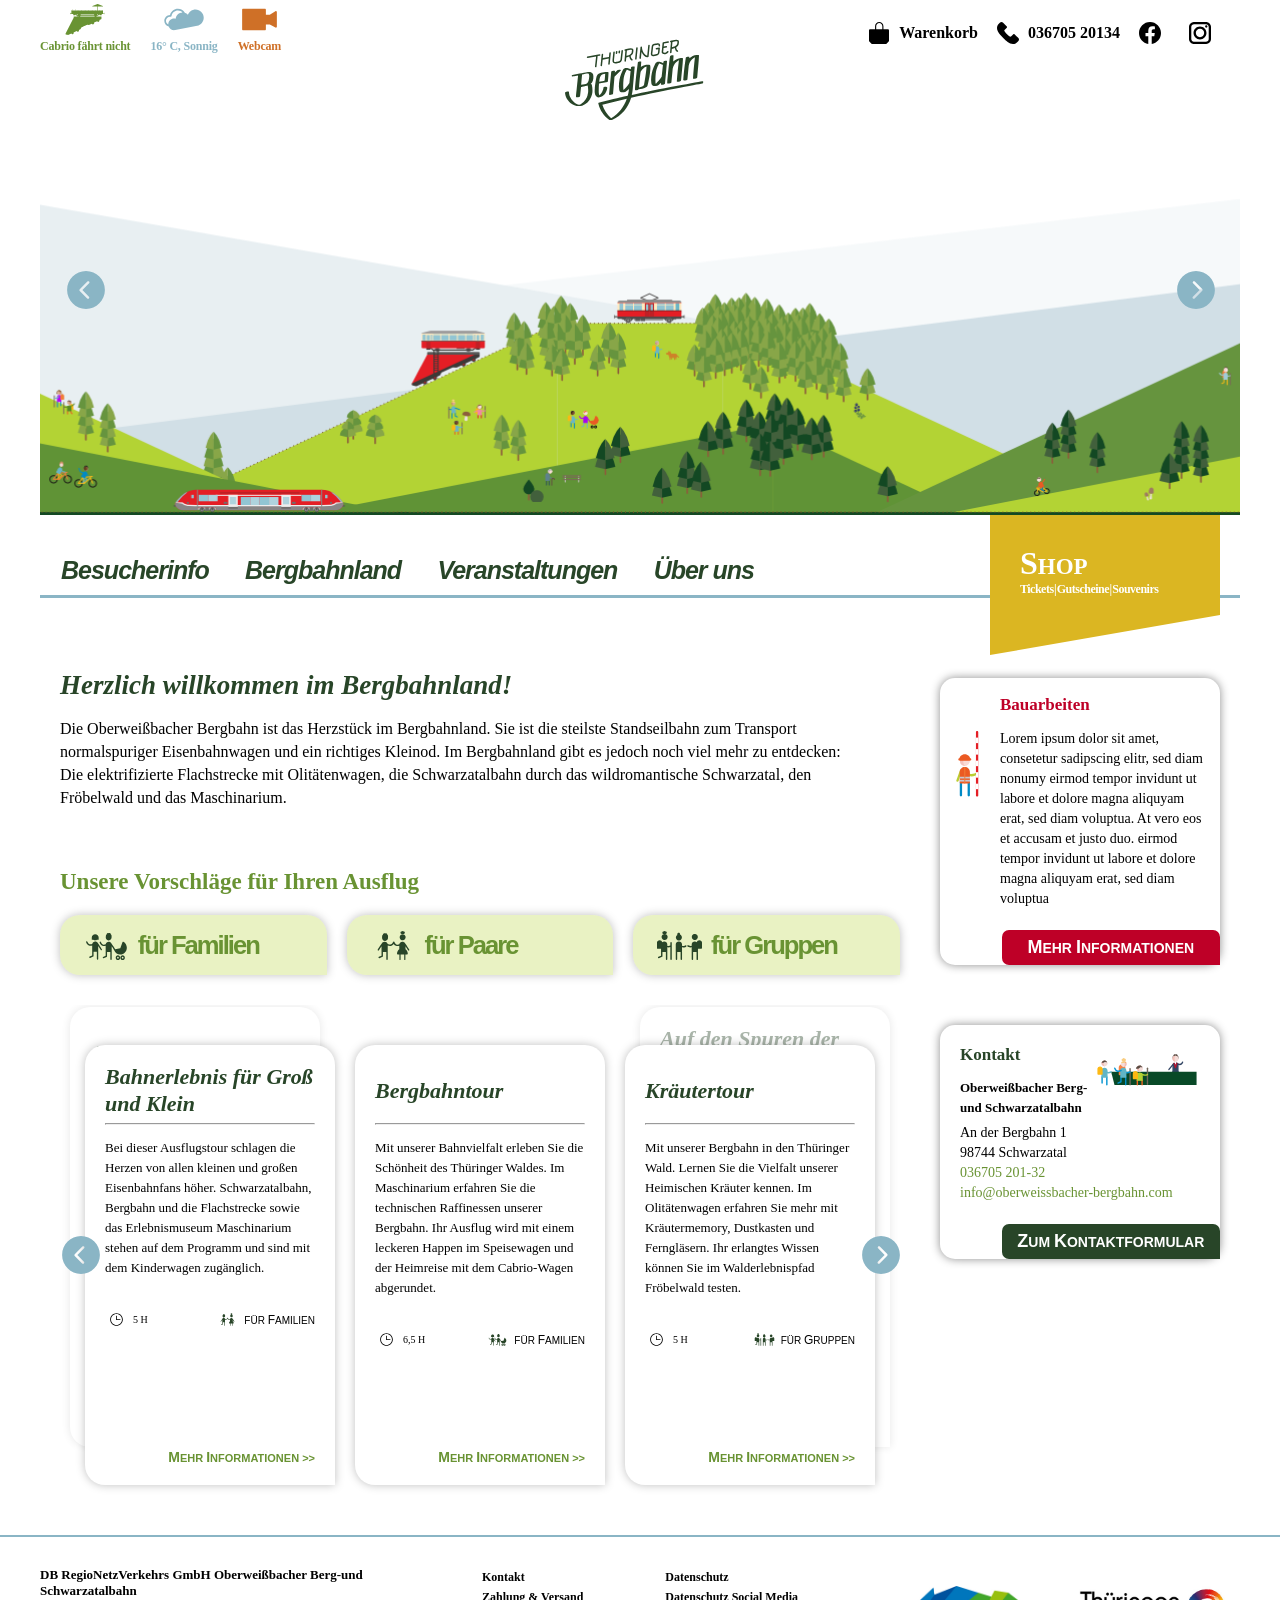
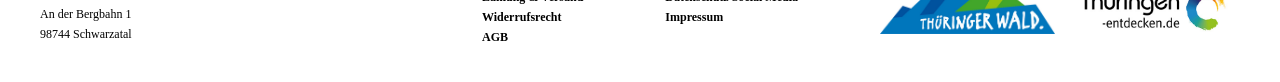
==== commit 16c20551: "Add files via upload" ====
--- a/index.html
+++ b/index.html
@@ -13,9 +13,9 @@
     <link 
         href="https://fonts.googleapis.com/css2?family=Open+Sans:ital,wght@0,400;0,800;1,400;1,800&display=swap"
         rel="stylesheet">
-    <script src="extras/jquery-3.6.3.js"></script>
-    <script src="extras/slick/slick.min.js"></script>
-    <link rel="stylesheet" href="extras/slick/slick.css">
+        <link rel="stylesheet" href="/extras/slick/slick.css">
+    <script src="/extras/jquery-3.6.3.js"></script>
+    <script src="/extras/slick/slick.min.js"></script>
    
     <script src="JS/Bergbahn.js"></script>
   </head>
@@ -26,7 +26,7 @@
     <header>
       <div id="head">
         <div id="left">
-          <div class="left-icons" id="Cabrio">
+          <div  class="left-icons" id="Cabrio" onclick="location.href = 'https://www.thueringerbergbahn.com/bergbahnland/attraktionen/bergbahn_drei_wagen/'">
             <img class="left-icons" src="Logos/Icons/cabrio.svg" />
             <span class="left-icons">Cabrio fährt nicht</span>
             <div
@@ -38,7 +38,7 @@
             <img class="left-icons" src="Logos/Icons/clouds.svg" />
             <span class="left-icons">16° C, Sonnig</span>
           </div>
-          <div class="left-icons" id="Webcam">
+          <div class="left-icons" id="Webcam" onclick="location.href = 'https://www.thueringerbergbahn.com/webcam/'">
             <img class="left-icons" src="Logos/Icons/webcam.svg" />
             <span class="left-icons">Webcam</span>
             <div
@@ -49,20 +49,20 @@
         </div>
 
         <div id="right">
-          <div class="right-icons">
+          <a class="right-icons" href="https://www.thueringerbergbahn.com/shop/warenkorb/">
             <div><img src="Logos/Icons/bag.svg" /></div>
             <div class="right-icons-text">Warenkorb</div>
-          </div>
-          <div class="right-icons">
+          </a>
+          <a class="right-icons" href="tel:03670520134">
             <div><img src="Logos/Icons/phone.svg" /></div>
             <div class="right-icons-text">036705 20134</div>
-          </div>
-          <div class="right-icons">
+          </a>
+          <a class="right-icons" href="https://www.facebook.com/thueringerbergbahn/">
             <img src="Logos/Icons/facebook.svg" />
-          </div>
-          <div class="right-icons">
+          </a>
+          <a class="right-icons" href="https://www.instagram.com/thueringerbergbahn/">
             <img src="Logos/Icons/instagram.svg" />
-          </div>
+          </av>
         </div>
       </div>
       <div id="logo_box">
@@ -71,8 +71,6 @@
             <img id="logo_img" src="Logos/Icons/Bergbahn Logo.svg" />
           </a>
         </div>
-        
-        
       </div>
       <div id="graphic">
         <div id="prev" style="left: 25px;">
@@ -80,12 +78,12 @@
         </div>
 
         <div id="bilder-carousel">
-          <img class="graphic" id="standart" src="Logos/Bilder/main/view-groesser-gleich-1400px.png"/>
-          <img class="graphic" src="Logos/Bilder/2_Bahnen.jpg"/>
+          <img class="graphic obj-p-center" id="standart"  src="Logos/Bilder/main/view-groesser-gleich-1400px.png"/>
+          <img class="graphic obj-p-left" src="Logos/Bilder/2_Bahnen.jpg"/>
           <img class="graphic" src="Logos/Bilder/alter_zug.jpg"/>
           <img class="graphic" src="Logos/Bilder/cabrio_und_normal.jpg"/>
-          <img class="graphic" src="Logos/Bilder/Vater_Kind.jpg"/>
-          <img class="graphic" src="Logos/Bilder/Wegschilder.jpg"/>
+          <img class="graphic obj-p-center" src="Logos/Bilder/Vater_Kind.jpg"/>
+          <img class="graphic obj-p-right" src="Logos/Bilder/Wegschilder.jpg"/>
           <img class="graphic" src="Logos/Bilder/Zug.jpg"/>
         </div>
        
@@ -117,32 +115,60 @@
             <div class="info-overlay-X">
               <img src="Logos/Icons/cross.svg">
             </div>
+
             <img id="info-overlay-sun" src="Logos/Icons/sun.svg">
-            <div class="info-overlay-info">
-              <div class="info-overlay-info-inside">
+
+            <div class="info-overlay-info">
+
+              <a  href="https://www.thueringerbergbahn.com/besucher/besucherinfo/streckennetz_OBS" 
+                  class="info-overlay-info-inside">
                 <div class="info-overlay-info-inside-con">
                  <img src="Logos/Icons/conductor.svg">
                 </div>
               Streckennetz
-              </div>
-              <div class="info-overlay-info-inside"><div class="info-overlay-info-inside-con">
+              </a>
+
+              <a href="https://www.thueringerbergbahn.com/besucher/besucherinfo/fahrplan" 
+                 class="info-overlay-info-inside">
+                <div class="info-overlay-info-inside-con">
                 <img src="Logos/Icons/conductor.svg">
-               </div>Fahrplan</div>
-              <div class="info-overlay-info-inside"><div class="info-overlay-info-inside-con">
+               </div>
+               Fahrplan</a>
+
+              <a href="https://www.thueringerbergbahn.com/besucher/besucherinfo/tarife" 
+                 class="info-overlay-info-inside">
+                <div class="info-overlay-info-inside-con">
                 <img src="Logos/Icons/conductor.svg">
-               </div>Tarife</div>
-              <div class="info-overlay-info-inside"><div class="info-overlay-info-inside-con">
+               </div>
+               Tarife</a>
+
+              <a href="https://www.thueringerbergbahn.com/besucher/besucherinfo/anfahrt_parkplaetze" 
+                 class="info-overlay-info-inside">
+                <div class="info-overlay-info-inside-con">
                 <img src="Logos/Icons/conductor.svg">
-               </div>Anreise</div>
-              <div class="info-overlay-info-inside"><div class="info-overlay-info-inside-con">
+               </div>
+               Anreise</a>
+
+              <a href="https://www.thueringerbergbahn.com/besucher/besucherinfo/barrierefreiheit"
+                 class="info-overlay-info-inside">
+                <div class="info-overlay-info-inside-con">
                 <img src="Logos/Icons/conductor.svg">
-               </div>Barrierefreiheit</div>
-              <div class="info-overlay-info-inside"><div class="info-overlay-info-inside-con">
+               </div>
+               Barrierefreiheit</a>
+
+              <a href="https://www.thueringerbergbahn.com/besucher/besucherinfo/hunde"
+                 class="info-overlay-info-inside">
+                <div class="info-overlay-info-inside-con">
                 <img src="Logos/Icons/conductor.svg">
-               </div>Hunde</div>
-              <div class="info-overlay-info-inside"><div class="info-overlay-info-inside-con">
+               </div>
+               Hunde</a>
+
+              <a href="https://www.thueringerbergbahn.com/besucher/besucherinfo/infomaterial"
+                 class="info-overlay-info-inside">
+                <div class="info-overlay-info-inside-con">
                 <img src="Logos/Icons/conductor.svg">
-               </div>Infomaterial</div>
+               </div>
+               Infomaterial</a>
             </div>
   
           </nav>
@@ -160,117 +186,133 @@
             <div class="info-overlay-X">
               <img src="Logos/Icons/cross.svg">
             </div>
+
             <img id="info-overlay-sun" src="Logos/Icons/sun.svg">
-            <div class="info-overlay-info">
-  
-              <div class="info-overlay-info-inside info-overlay-info-inside-head">
+
+            <div class="info-overlay-info">
+  
+              <a class="info-overlay-info-inside info-overlay-info-inside-head">
                 Attraktionen
-              </div>
-  
-              <div class="info-overlay-info-inside">
+              </a>
+  
+              <a href="https://www.thueringerbergbahn.com/bergbahnland/attraktionen/rundgang360"
+                 class="info-overlay-info-inside">
                 <div class="info-overlay-info-inside-con">
                   <img src="Logos/Icons/conductor.svg">
                 </div>Rundgang durch das Bergbahnland
-              </div>
-  
-              <div class="info-overlay-info-inside">
+              </a>
+  
+              <a href="https://www.thueringerbergbahn.com/bergbahnland/attraktionen/bergbahn_drei_wagen"
+                 class="info-overlay-info-inside">
                <div class="info-overlay-info-inside-con">
                  <img src="Logos/Icons/conductor.svg">
                 </div>Bergbahn mit drei Wagen
-              </div>
-  
-              <div class="info-overlay-info-inside">
+              </a>
+  
+              <a href="https://www.thueringerbergbahn.com/bergbahnland/attraktionen/flachstrecke_olitae"
+                 class="info-overlay-info-inside">
                 <div class="info-overlay-info-inside-con">
                   <img src="Logos/Icons/conductor.svg">
                 </div>Flachstrecke / Ölitätenwagen
-              </div>
-  
-              <div class="info-overlay-info-inside">
+              </a>
+  
+              <a href="https://www.thueringerbergbahn.com/bergbahnland/attraktionen/schwarzatalbahn"
+                 class="info-overlay-info-inside">
                 <div class="info-overlay-info-inside-con">
                   <img src="Logos/Icons/conductor.svg">
                 </div>Schwarzatahlbahn / Fürstenkutsche
-              </div>
-  
-              <div class="info-overlay-info-inside">
+              </a>
+  
+              <a href="https://www.thueringerbergbahn.com/bergbahnland/attraktionen/maschinarium"
+                 class="info-overlay-info-inside">
                 <div class="info-overlay-info-inside-con">
                   <img src="Logos/Icons/conductor.svg">
                 </div>Maschinarium
-              </div>
-  
-                <div class="info-overlay-info-inside">
-                  <div class="info-overlay-info-inside-con">
-                    <img src="Logos/Icons/conductor.svg">
-                  </div>Fröbelwald
-                </div>
-              </div>
-  
-            <div class="info-overlay-info">
-  
-                <div class="info-overlay-info-inside info-overlay-info-inside-head">
+              </a>
+  
+              <a href="https://www.thueringerbergbahn.com/bergbahnland/attraktionen/froebelwald"
+                 class="info-overlay-info-inside">
+                <div class="info-overlay-info-inside-con">
+                  <img src="Logos/Icons/conductor.svg">
+                </div>Fröbelwald
+              </a>
+              </div>
+  
+            <div class="info-overlay-info">
+  
+                <a class="info-overlay-info-inside info-overlay-info-inside-head">
                   Gastronomie
-                </div>
+                </a>
     
-                <div class="info-overlay-info-inside">
+                <a href="https://www.thueringerbergbahn.com/bergbahnland/gastronomie/talstation"
+                   class="info-overlay-info-inside">
                   <div class="info-overlay-info-inside-con">
                     <img src="Logos/Icons/conductor.svg">
                   </div>Die Talstation
-                </div>
+                </a>
     
-                <div class="info-overlay-info-inside">
+                <a href="https://www.thueringerbergbahn.com/bergbahnland/gastronomie/speisewagen"
+                   class="info-overlay-info-inside">
                  <div class="info-overlay-info-inside-con">
                    <img src="Logos/Icons/conductor.svg">
                   </div>Speisewagen
-                </div>
+                </a>
     
-                <div class="info-overlay-info-inside">
+                <a href="https://www.thueringerbergbahn.com/bergbahnland/gastronomie/bahnhofladen"
+                   class="info-overlay-info-inside">
                   <div class="info-overlay-info-inside-con">
                     <img src="Logos/Icons/conductor.svg">
                   </div>Bahnhofladen
-                </div>
-               </div>
-  
-            <div class="info-overlay-info">
-  
-                  <div class="info-overlay-info-inside info-overlay-info-inside-head" style="width: 205px;">
+                </a>
+               </div>
+  
+            <div class="info-overlay-info">
+  
+                  <a class="info-overlay-info-inside info-overlay-info-inside-head" style="width: 205px;">
                     Schwarzatal entdecken
-                  </div>
+                  </a>
       
-                  <div class="info-overlay-info-inside">
+                  <a href="https://www.thueringerbergbahn.com/bergbahnland/schwarzatalentdecke/uebersicht"
+                     class="info-overlay-info-inside">
                     <div class="info-overlay-info-inside-con">
                       <img src="Logos/Icons/conductor.svg">
                     </div>Übersicht
-                  </div>
+                  </a>
       
-                  <div class="info-overlay-info-inside">
+                  <a href="https://www.thueringerbergbahn.com/bergbahnland/schwarzatalentdecke/veranstaltungen"
+                     class="info-overlay-info-inside">
                    <div class="info-overlay-info-inside-con">
                      <img src="Logos/Icons/conductor.svg">
                     </div>Veranstaltungen der Region
-                  </div>
-               </div>
-  
-            <div class="info-overlay-info">
-  
-                    <div class="info-overlay-info-inside info-overlay-info-inside-head">
+                  </a>
+               </div>
+  
+            <div class="info-overlay-info">
+  
+                    <a class="info-overlay-info-inside info-overlay-info-inside-head">
                       Touren
-                    </div>
+                    </a>
         
-                    <div class="info-overlay-info-inside">
+                    <a href="https://www.thueringerbergbahn.com/bergbahnland/touren/fuerfamilien"
+                       class="info-overlay-info-inside">
                       <div class="info-overlay-info-inside-con">
                         <img src="Logos/Icons/conductor.svg">
                       </div>Für Familien
-                    </div>
+                    </a>
         
-                    <div class="info-overlay-info-inside">
+                    <a href="https://www.thueringerbergbahn.com/bergbahnland/touren/fuerpaare"
+                       class="info-overlay-info-inside">
                      <div class="info-overlay-info-inside-con">
                        <img src="Logos/Icons/conductor.svg">
                       </div>Für Paare
-                    </div>
+                    </a>
         
-                    <div class="info-overlay-info-inside">
+                    <a href="https://www.thueringerbergbahn.com/bergbahnland/touren/fuergruppen"
+                       class="info-overlay-info-inside">
                       <div class="info-overlay-info-inside-con">
                         <img src="Logos/Icons/conductor.svg">
                       </div>Für Gruppen
-                    </div>
+                    </a>
   
             </div>
           </nav>
@@ -289,56 +331,64 @@
             <div class="info-overlay-X">
               <img src="Logos/Icons/cross.svg">
             </div>
+
             <img id="info-overlay-sun" src="Logos/Icons/sun.svg">
-            <div class="info-overlay-info">
-  
-              <div class="info-overlay-info-inside info-overlay-info-inside-head">
+
+            <div class="info-overlay-info">
+  
+              <a class="info-overlay-info-inside info-overlay-info-inside-head">
                 Bergbahnfeste
-              </div>
-  
-              <div class="info-overlay-info-inside">
+              </a>
+  
+              <a href="https://www.thueringerbergbahn.com/veranstaltungen/bergbahnfeste/nostalgietag"
+                 class="info-overlay-info-inside">
                 <div class="info-overlay-info-inside-con">
                   <img src="Logos/Icons/conductor.svg">
                 </div>Nostalgietag
-              </div>
-  
-              <div class="info-overlay-info-inside">
+              </a>
+  
+              <a href="https://www.thueringerbergbahn.com/veranstaltungen/bergbahnfeste/Jubilaeumsfest"
+                 class="info-overlay-info-inside">
                <div class="info-overlay-info-inside-con">
                  <img src="Logos/Icons/conductor.svg">
                 </div>Bergbahnjubiläum
-              </div>
-  
-              <div class="info-overlay-info-inside">
+              </a>
+  
+              <a href="https://www.thueringerbergbahn.com/veranstaltungen/bergbahnfeste/lichterglanz"
+                 class="info-overlay-info-inside">
                 <div class="info-overlay-info-inside-con">
                   <img src="Logos/Icons/conductor.svg">
                 </div>Lichterglanz
-              </div>
-  
-              <div class="info-overlay-info-inside">
+              </a>
+  
+              <a href="https://www.thueringerbergbahn.com/veranstaltungen/bergbahnfeste/AdventanderBergbahn"
+                 class="info-overlay-info-inside">
                 <div class="info-overlay-info-inside-con">
                   <img src="Logos/Icons/conductor.svg">
                 </div>Advent an der Bergbahn
-              </div>
+              </a>
   
             </div>
   
             <div class="info-overlay-info" style="margin-right: 70px;">
   
-                <div class="info-overlay-info-inside info-overlay-info-inside-head">
-                  Veranstaltungen in der <br> Region
-                </div>
+                <a class="info-overlay-info-inside info-overlay-info-inside-head">
+                  Veranstaltungen in der Region
+                </a>
     
-                <div class="info-overlay-info-inside">
+                <a href="https://www.thueringerbergbahn.com/veranstaltungen/veranstaltungen_region/veranstaltungskalender"
+                   class="info-overlay-info-inside">
                   <div class="info-overlay-info-inside-con">
                     <img src="Logos/Icons/conductor.svg">
                   </div>Veranstalungskalender
-                </div>
+                </a>
     
-                <div class="info-overlay-info-inside">
+                <a href="https://www.thueringerbergbahn.com/veranstaltungen/veranstaltungen_region/tagdersommerfrische"
+                   class="info-overlay-info-inside">
                  <div class="info-overlay-info-inside-con">
                    <img src="Logos/Icons/conductor.svg">
                   </div>Tag der Sommerfrische
-                </div>
+                </a>
   
               </div>
           </nav>
@@ -356,143 +406,163 @@
             <div class="info-overlay-X">
               <img src="Logos/Icons/cross.svg">
             </div>
+
             <img id="info-overlay-sun" src="Logos/Icons/sun.svg">
-            <div class="info-overlay-info">
-  
-              <div class="info-overlay-info-inside info-overlay-info-inside-head">
+
+            <div class="info-overlay-info">
+  
+              <a class="info-overlay-info-inside info-overlay-info-inside-head">
                 Bergbahn
-              </div>
-  
-              <div class="info-overlay-info-inside">
+              </a>
+  
+              <a href="https://www.thueringerbergbahn.com/ueberobs/bergbahn_1/geschichte"
+                 class="info-overlay-info-inside">
                 <div class="info-overlay-info-inside-con">
                   <img src="Logos/Icons/conductor.svg">
                 </div>Geschichte
-              </div>
-  
-              <div class="info-overlay-info-inside">
+              </a>
+  
+              <a href="https://www.thueringerbergbahn.com/ueberobs/bergbahn_1/dr_wolfgangbaeseler"
+                 class="info-overlay-info-inside">
                <div class="info-overlay-info-inside-con">
                  <img src="Logos/Icons/conductor.svg">
                 </div>Dr. Wolfgang Bäseler
-              </div>
-  
-              <div class="info-overlay-info-inside">
+              </a>
+  
+              <a href="https://www.thueringerbergbahn.com/ueberobs/bergbahn_1/funktionsweise"
+                 class="info-overlay-info-inside">
                 <div class="info-overlay-info-inside-con">
                   <img src="Logos/Icons/conductor.svg">
                 </div>Funktionsweise
-              </div>
-  
-              <div class="info-overlay-info-inside">
+              </a>
+  
+              <a href="https://www.thueringerbergbahn.com/ueberobs/bergbahn_1/fahrzeuge"
+                 class="info-overlay-info-inside">
                 <div class="info-overlay-info-inside-con">
                   <img src="Logos/Icons/conductor.svg">
                 </div>Fahrzeuge
-              </div>
-  
-              <div class="info-overlay-info-inside">
+              </a>
+  
+              <a href="https://www.thueringerbergbahn.com/ueberobs/bergbahn_1/rekonstruktionderbergbahn"
+                 class="info-overlay-info-inside">
                 <div class="info-overlay-info-inside-con">
                   <img src="Logos/Icons/conductor.svg">
                 </div>Rekonstruktion der Bergbahn
-              </div>
-  
-                <div class="info-overlay-info-inside">
-                  <div class="info-overlay-info-inside-con">
-                    <img src="Logos/Icons/conductor.svg">
-                  </div>Historische Bilder
-                </div>
-              </div>
-  
-            <div class="info-overlay-info">
-  
-                <div class="info-overlay-info-inside info-overlay-info-inside-head">
+              </a>
+  
+              <a href="https://www.thueringerbergbahn.com/ueberobs/bergbahn_1/historischebilder"
+                 class="info-overlay-info-inside">
+                <div class="info-overlay-info-inside-con">
+                  <img src="Logos/Icons/conductor.svg">
+                </div>Historische Bilder
+             </a>
+              </div>
+  
+            <div class="info-overlay-info">
+  
+                <a class="info-overlay-info-inside info-overlay-info-inside-head">
                   Flachstrecke
-                </div>
+                </a>
     
-                <div class="info-overlay-info-inside">
+                <a href="https://www.thueringerbergbahn.com/ueberobs/flachstrecke/geschichte"
+                   class="info-overlay-info-inside">
                   <div class="info-overlay-info-inside-con">
                     <img src="Logos/Icons/conductor.svg">
                   </div>Geschichte
-                </div>
+                </a>
     
-                <div class="info-overlay-info-inside">
+                <a href="https://www.thueringerbergbahn.com/ueberobs/flachstrecke/triebwagen" 
+                   class="info-overlay-info-inside">
                  <div class="info-overlay-info-inside-con">
                    <img src="Logos/Icons/conductor.svg">
                   </div>Triebwagen
-                </div>
+                </a>
     
-                <div class="info-overlay-info-inside">
+                <a href="https://www.thueringerbergbahn.com/ueberobs/flachstrecke/sonderfahrzeuge"
+                   class="info-overlay-info-inside">
                   <div class="info-overlay-info-inside-con">
                     <img src="Logos/Icons/conductor.svg">
                   </div>Sonderfahrzeuge
-                </div>
-  
-                <div class="info-overlay-info-inside">
+                </a>
+  
+                <a href="https://www.thueringerbergbahn.com/ueberobs/flachstrecke/historischebilder"
+                   class="info-overlay-info-inside">
                   <div class="info-overlay-info-inside-con">
                     <img src="Logos/Icons/conductor.svg">
                    </div>Historische Bilder
-                 </div>
-  
-               </div>
-  
-            <div class="info-overlay-info">
-  
-                  <div class="info-overlay-info-inside info-overlay-info-inside-head" style="width: 205px;">
+                 </a>
+  
+               </div>
+  
+            <div class="info-overlay-info">
+  
+                  <a class="info-overlay-info-inside info-overlay-info-inside-head" style="width: 205px;">
                     Schwarzatalbahn
-                  </div>
+                  </a>
       
-                  <div class="info-overlay-info-inside">
+                  <a href="https://www.thueringerbergbahn.com/ueberobs/schwarzatalbahn/geschichte"
+                     class="info-overlay-info-inside">
                     <div class="info-overlay-info-inside-con">
                       <img src="Logos/Icons/conductor.svg">
                     </div>Geschichte
-                  </div>
+                  </a>
       
-                  <div class="info-overlay-info-inside">
+                  <a href="https://www.thueringerbergbahn.com/ueberobs/schwarzatalbahn/triebwagen"
+                     class="info-overlay-info-inside">
                    <div class="info-overlay-info-inside-con">
                      <img src="Logos/Icons/conductor.svg">
                     </div>Triebwagen
-                  </div>
-  
-                  <div class="info-overlay-info-inside">
+                  </a>
+  
+                  <a href="https://www.thueringerbergbahn.com/ueberobs/schwarzatalbahn/historischefotos"
+                     class="info-overlay-info-inside">
                     <div class="info-overlay-info-inside-con">
                       <img src="Logos/Icons/conductor.svg">
                      </div>Historische Bilder
-                   </div>
-  
-               </div>
-  
-            <div class="info-overlay-info">
-  
-                    <div class="info-overlay-info-inside info-overlay-info-inside-head">
+                   </a>
+  
+               </div>
+  
+            <div class="info-overlay-info">
+  
+                    <a class="info-overlay-info-inside info-overlay-info-inside-head">
                       Weiteres
-                    </div>
+                    </a>
         
-                    <div class="info-overlay-info-inside">
+                    <a href="https://www.thueringerbergbahn.com/ueberobs/weiteres/kontakt"
+                       class="info-overlay-info-inside">
                       <div class="info-overlay-info-inside-con">
                         <img src="Logos/Icons/conductor.svg">
                       </div>Kontakt
-                    </div>
+                    </a>
         
-                    <div class="info-overlay-info-inside">
+                    <a href="https://www.thueringerbergbahn.com/ueberobs/weiteres/gaestebefragung"
+                       class="info-overlay-info-inside">
                      <div class="info-overlay-info-inside-con">
                        <img src="Logos/Icons/conductor.svg">
                       </div>Gästebefragung
-                    </div>
+                    </a>
         
-                    <div class="info-overlay-info-inside">
+                    <a href="https://www.thueringerbergbahn.com/ueberobs/weiteres/foerdervereinobs"
+                       class="info-overlay-info-inside">
                       <div class="info-overlay-info-inside-con">
                         <img src="Logos/Icons/conductor.svg">
                       </div>Förderverein OBS
-                    </div>
-  
-                    <div class="info-overlay-info-inside">
+                    </a>
+  
+                    <a href="https://www.thueringerbergbahn.com/ueberobs/weiteres/bergbahnkoenigin"
+                       class="info-overlay-info-inside">
                       <div class="info-overlay-info-inside-con">
                         <img src="Logos/Icons/conductor.svg">
-                       </div>Bergbahnkönigin
-                     </div>
-  
-                     <div class="info-overlay-info-inside">
-                      <div class="info-overlay-info-inside-con">
+                      </div>Bergbahnkönigin
+                    </a>
+  
+                    <a href="https://www.thueringerbergbahn.com/ueberobs/weiteres/nachhaltigkeit"
+                       class="info-overlay-info-inside">
+                     <div class="info-overlay-info-inside-con">
                         <img src="Logos/Icons/conductor.svg">
-                       </div>Nachhaltigkeit
-                     </div>
+                      </div>Nachhaltigkeit
+                    </a>
   
             </div>
           </nav>
@@ -526,7 +596,7 @@
             ist die steilste Standseilbahn zum Transport normalspuriger
             Eisenbahnwagen und ein richtiges Kleinod. Im Bergbahnland gibt es
             jedoch noch viel mehr zu entdecken: Die elektrifizierte Flachstrecke
-            mit Olitätenwagen, die Schwarzatalbahn durch das wildromantisch
+            mit Olitätenwagen, die Schwarzatalbahn durch das wildromantische
             Schwarzatal, den Fröbelwald und das Maschinarium.
           </p>
         </div>
@@ -553,7 +623,7 @@
 
         <section class="karten slick-carousel">
 
-          <div id="prev" style="left: 20px;">
+          <div id="prev" style="left: 0px;">
             <img style="width: 70%;" src="Logos/Icons/arrow-left.svg">
           </div>
 
@@ -722,7 +792,7 @@
 
           </div>
 
-          <div id="next" style="right: 0px;">
+          <div id="next" style="right: -20px;">
              <img style="width: 70%;" src="Logos/Icons/arrow-right.svg">
           </div>
         </section>
@@ -770,20 +840,26 @@
 
     <footer>
       <div id="bottom-inner">
-        <div class="bottom-content" id="1">
+        <div class="bottom-content" id="eins">
           <p style="line-height: 16px; font-size: 13px; margin-bottom: 5px">
             <strong
-              >DB RegioNetzVerkehrs GmbH <br />Oberweißbacher Berg-und
+              >DB RegioNetzVerkehrs GmbH Oberweißbacher Berg-und
               Schwarzatalbahn</strong
             >
           </p>
-          <p>An der Bergbahn 1<br />98744 Schwarzatal</p>
-        </div>
-        <div class="bottom-content" id="2">
-          <p>Kontakt<br />Zahlung & Versand<br />Widerrufsrecht<br />AGB</p>
-        </div>
-        <div class="bottom-content" id="3">
-          <p>Datenschutz<br />Social Media<br />Impressum</p>
+          <p>An der Bergbahn 1</p>
+          <p>98744 Schwarzatal</p>
+        </div>
+        <div class="bottom-content" id="zwei">
+          <a href="https://www.thueringerbergbahn.com/ueberobs/weiteres/kontakt/">Kontakt</a> <br>
+          <a href="https://www.thueringerbergbahn.com/Zahlung_und_Versand/">Zahlung & Versand</a> <br>
+          <a href="https://www.thueringerbergbahn.com/widerrufsrecht/">Widerrufsrecht</a> <br>
+          <a href="https://www.thueringerbergbahn.com/agb/">AGB</a> <br>
+        </div>
+        <div class="bottom-content" id="drei">
+          <a href="https://www.thueringerbergbahn.com/datenschutz/">Datenschutz</a> <br>
+          <a href="https://www.thueringerbergbahn.com/datenschutz_social_media/">Datenschutz Social Media</a> <br>
+          <a href="https://www.thueringerbergbahn.com/impressum/">Impressum</a> <br>
         </div>
         <div class="bottom-content" id="Logos">
           <a href="https://www.thueringer-wald.com/" style="width: 100%; margin-right: 10px;">
--- a/CSS/Header.css
+++ b/CSS/Header.css
@@ -1,6 +1,5 @@
 div#head {
   display: flex;
-  justify-content: space-between;
   height: 65px;
 }
 div#logo_box {
@@ -26,6 +25,7 @@
 div#left {
   display: flex;
   justify-content: space-between;
+  margin-right: auto;
 }
 div.left-icons {
   text-align: center;
@@ -59,6 +59,7 @@
 }
 div#cloud {
   color: #8ab5c5;
+  cursor: default;
 }
 div#webcam {
   color: #cf7027;
@@ -66,22 +67,21 @@
 
 div#right {
   display: flex;
-  flex: 1fr;
   align-items: center;
   margin: 5px 0px;
 }
-div.right-icons {
+a.right-icons {
   margin-right: 10px;
   align-items: center;
   font-weight: bold;
   display: inherit;
   transition: all 200ms;
 }
-div.right-icons:hover {
+a.right-icons:hover {
   cursor: pointer;
   color: #699333;
 }
-div.right-icons img {
+a.right-icons img {
   height: 40px;
 }
 
@@ -95,9 +95,7 @@
   height: 100%;
   object-fit: cover;
 }
-img#standart{
-  object-fit: fill;
-}
+
 div#bilder-carousel{
   width: 100%;
   height: 100%;
@@ -215,6 +213,7 @@
   width: 27px;
   height: 27px;
   margin-top: 6px;
+  z-index: -500;
 }
 button.bottom-text:hover div.bottom-text-hover-img {
   opacity: 1;
@@ -243,6 +242,7 @@
   border: 2px white solid;
   background-color: white;
   padding: 30px;
+  column-gap: 40px;
   padding-right: 3%;
   box-shadow: 0px 0px 5px rgba(0, 0, 0, 0.5) ;
   z-index: 999;
@@ -270,10 +270,9 @@
 
 div.info-overlay-info{
   width: 100%;
-  margin-right: 40px;
-}
-div.info-overlay-info-inside{
-  height: 30px;
+}
+a.info-overlay-info-inside{
+  height: fit-content;
   width: fit-content;
   min-width: 170px;
   display: flex;
@@ -284,14 +283,15 @@
   color: #284528;
   font-weight: bold;
   font-size: 14px;
+
   cursor: pointer;
 }
-div.info-overlay-info-inside-head{
+a.info-overlay-info-inside-head{
   cursor: text;
   height: fit-content;
+  width: 100%;
   font-weight: bold;
-  font-size: 20px;
-  white-space: nowrap;
+  font-size: 18px;
   color: #699333;
   line-height: 27px;
 
@@ -312,11 +312,11 @@
   opacity: 0;
   transition: all 300ms;
 }
-div.info-overlay-info-inside:hover div.info-overlay-info-inside-con {
+a.info-overlay-info-inside:hover div.info-overlay-info-inside-con {
   background-color: rgba(179, 210, 52, 0.2);
 }
 
-div.info-overlay-info-inside:hover div.info-overlay-info-inside-con img{
+a.info-overlay-info-inside:hover div.info-overlay-info-inside-con img{
   opacity: 1;
 
 }
@@ -379,7 +379,7 @@
     display: none;
   }
   div#graphic {
-    height: 400px;
+    height: 370px;
   }
   div#bottom {
     display: block;
@@ -497,7 +497,7 @@
   }
 }
 
-@media  (min-width: 576px) and  (max-width: 768px){
+@media  (min-width: 576px) and  (max-width: 771px){
   div#head {
     height: 0px;
   }
@@ -522,7 +522,7 @@
     display: none;
   }
   div#graphic {
-    height: 350px;
+    height: 340px;
   }
   div#yellow {
     height: 90px;
@@ -674,6 +674,15 @@
   img#standart{
     object-fit: cover;
   }
+  .obj-p-center{
+    object-position: center;
+  }
+  .obj-p-left{
+    object-position: -40px ;
+  }
+  .obj-p-right{
+    object-position: 70%;
+  }
   div#yellow {
     height: 65px;
     border-left: 140px #dbb622 solid;
@@ -802,6 +811,13 @@
   div.info-overlay-info{
     width: 70%;
   }
+  div.info-overlay-info-inside{
+    max-width: 100%;
+    margin-top: 15px;
+  }
+  div.info-overlay-info-inside{
+    white-space: normal;
+  }
   div.info-overlay-info-inside-con {
    left: -30px;
   }
--- a/CSS/Main.css
+++ b/CSS/Main.css
@@ -3,12 +3,12 @@
 }
 main#information { 
   width: 70%;
-  border: 1px green solid;
   padding: 0px 20px;
+  overflow: visible;
 }
 div#willkommen {
   margin-bottom: 30px;
-  font-family: Arial;
+
 }
 h2 {
   color: #284528;
@@ -20,7 +20,6 @@
 p.text{
   max-width: 95%;
   line-height: 23px;
-  border: 1px red dotted;
 }
 h3 {
   font-size: 23px;
@@ -62,7 +61,9 @@
 }
 nav button img {
   width: 22%;
-  margin-right: 15px;
+  min-width: 40px;
+  max-width: 65px;
+  margin-right: 2%;
 }
 
 section.karten.slick-carousel{
@@ -70,10 +71,7 @@
   height: fit-content;
   max-width: 1050px;
   margin: 30px auto; 
-  display: flex !important;
-  align-items: center;
-  border: 1px red dotted;
-
+  display: flex;
 }
 div.karten.carousel-slider {
   width: 100%;
@@ -81,16 +79,13 @@
 }
 div.karten.carousel-slider .slick-track{
   height: 500px;
-  display: flex ;
   overflow: hidden;
-  align-items: stretch;
-  margin: 0;
 }
 
 div.karten.carousel-boxes{
   display: block;
   height: 400px;
-  width: 220px;
+  width: 244.5;
   padding: 20px;
   border-radius: 20px;
   border-bottom-right-radius: 0px;
@@ -102,16 +97,16 @@
   opacity: 0.4;
   position: relative;
   top: 2px;
-  right: -360px;
+  right: -460px;
 }
 .karten.slick-current + .karten.slick-active + .karten.slick-slide {
  /* rechter hintergrund */
-  right: 50px;
+  right: 130px;
 }
 div.karten.carousel-boxes.slick-active{
+  /*mitte*/
   opacity: 1;
   top: 40px;
-  position: relative;
   left: 0.47%;
   z-index: 2;
 }
@@ -139,21 +134,19 @@
 }
 p.carousel-boxes-text{
   font-size: 13px;
-  font-family: Arial;
   line-height: 20px;
   height: fit-content;
 }
 div.carousel-boxes-bottom{
   display: flex;
+  justify-content: space-between;
   margin: 30px 0px;
 }
 div.carousel-boxes-bottom-time{
   font-size: 10px;
-  font-family: Arial;
   align-items: center;
   display: flex;
   white-space: nowrap;
-  margin-right: 40px;
 }
 div.carousel-boxes-bottom-amount{
   font-size: 10px;
@@ -179,369 +172,112 @@
 @media  (min-width: 1201px ) and (max-width: 1399px){
   
   div.karten.carousel-boxes{  
-    height: 430px;
     width: 190px;
-    right: -380px;
+    margin: 0px 10px;
+    /* linker Hintergrund */
+    right: -430px !important;
   }
   .karten.slick-current + .karten.slick-active + .karten.slick-slide {
-    right: 40px;
+    /* rechter Hintergrund */
+    right: 80px !important;
   }
   div.karten.carousel-boxes.slick-active{
+    /* mitte */
     left: 0.50%;
+  }
+}
+
+@media  (min-width: 992px) and (max-width: 1200px) {
+  div.karten.carousel-boxes{
+    margin: 0px 10px;
+    /* linker Hintergrund */
+    right: -420px;
+  }
+  .karten.slick-current + .karten.slick-active + .karten.slick-slide {
+    /*rechter Hintergrund*/
+    right: 80px;
+  }
+  div.karten.carousel-boxes.slick-active{
+   /*mitte*/
+    left: 0.5%;
+    
   }
   h4.carousel-boxes-top{
     font-size: 19px;
   }
-}
-
-@media  (min-width: 992px) and (max-width: 1200px) {
-  main#page {
-    display: flex;
-  }
-
-  div#willkommen {
-    margin-bottom: 30px;
-    font-family: Arial;
-  }
-  h2 {
-    color: #284528;
-    font-size: 27px;
-    font-weight: bold;
-    margin-bottom: 0;
-    font-style: italic;
-  }
-  h3 {
-    font-size: 23px;
-    color: #699333;
-    margin-top: 60px;
-    margin-bottom: 20px;
-  }
-  nav {
-    display: flex;
-    justify-content: space-between;
-    column-gap: 20px;
-    height: 60px;;
-  }
-  nav button {
-    display: flex;
-    align-items: center;
-    flex: 1;
-    max-width: 310px;
-    height: 100%;
-    font-size: 160%;
-    font-weight: bold;
-    border: none;
-    border-radius: 20px;
-    border-bottom-right-radius: 0px;
-    background-color: #b3d2344b;
-    letter-spacing: -2px;
-    color: #699333;
-    padding-left: 20px;
-    box-shadow: 0px 0px 10px rgba(0, 0, 0, 0.255);
-    cursor: pointer;
-    transition: all 200ms;
-  }
-  nav button:hover {
-    background-color: #b3d23470;
-  }
-  nav button img {
-    width: 22%;
-    margin-right: 15px;
-  }
-  
-  section.karten.slick-carousel{
-    position: relative;
-    height: fit-content;
-    flex: 1;
-    max-width: 1050px;
-    margin: 30px auto; 
-    display: flex;
-    align-items: center;
-  }
-  div.karten.carousel-slider {
-    width: 100%;
-    
-  }
-  div.karten.carousel-slider .slick-track{
-    height: 500px;
-    display: flex ;
-    overflow: hidden;
-    align-items: stretch;
-    margin: 0;
-  }
-  
-  div.karten.carousel-boxes{
-    display: block;
-    height: 400px;
-    width: 185px;
-    padding: 20px;
-    border-radius: 20px;
-    border-bottom-right-radius: 0px;
-    box-shadow: 0 0 10px rgba(0, 0, 0, 0.255);
-    margin: 0px 15px;
-    background-color: white;
-    z-index: 1;
-  
-    opacity: 0.4;
-    position: relative;
-    top: 2px;
-    right: -380px;
-  }
-  .karten.slick-current + .karten.slick-active + .karten.slick-slide {
-    right: 30px;
-  }
-  div.karten.carousel-boxes.slick-active{
-    opacity: 1;
-    top: 40px;
-    position: relative;
-    left: 0.5%;
-    z-index: 2;
-  }
   div#prev, #next  {
-    height: 100%;
-    width: 60px;
-    cursor: pointer;
-    border: none;
-    z-index: 5;
-    display: flex;
-    align-items: center;
-    position: absolute;
-  }
-  
-  h4.carousel-boxes-top{
-    display: flex;
-    align-items: center;
-    font-size: 22px;
-    font-weight: bold;
-    font-style: italic;
-    line-height: 27px;
-    color: #284528;
-    margin: 0px;
-    height: 50px;
-  }
-  p.carousel-boxes-text{
-    font-size: 13px;
-    font-family: Arial;
-    line-height: 20px;
-    height: fit-content;
-  }
-  div.carousel-boxes-bottom{
-    display: flex;
-    margin: 30px 0px;
-  }
-  div.carousel-boxes-bottom-time{
-    font-size: 10px;
-    font-family: Arial;
-    align-items: center;
-    display: flex;
-    margin-right: 40px;
-  }
-  div.carousel-boxes-bottom-amount{
-    font-size: 10px;
-    font-family: Arial;
-    align-items: center;
-    display: flex;
-  }
-  img.box{
-    width: 23px;
-    margin-right: 5px;
-  }
-  span.informationen{
-    font-size: 11px;
-    font-weight: bold;
-    font-family: Arial;
-    color: #699333;
-    position: absolute;
-    right: 20;
-    bottom: 20;
+    width: 50px;
+
   }
 }
 
 @media  (min-width: 771px) and (max-width: 991px) {
   main#page {
-    display: flex;
     flex-direction: column;
   }
   main#information{
    width: auto;
   }
- 
-  div.karten.carousel-slider {
-    width: 100%;
-    display: flex;
-  }
   div.karten.carousel-slider .slick-track{
     height: 470px;
-    display: flex;
-    
-  }
-  
+  }
   div.karten.carousel-boxes{
-    width: 200px;
-    margin: 0px 10px;
+    margin: 0px 15px;
   /* linker hintergrund */
-    right: -440px;
+    right: -445px;
   }
   .karten.slick-current + .karten.slick-active + .karten.slick-slide {
    /* rechter hintergrund */
-    right: 0px;
+    right: 115px;
   }
   div.karten.carousel-boxes.slick-active{
     /* vordere */
     top: 20px;
-    left: 0.64%;
-  }
-  
+     }
   h4.carousel-boxes-top{
-    font-size: 21px;
-  }
-}
-
-@media  (min-width: 576px) and  (max-width: 770px){
+    font-size: 19px;
+  }
+  div#prev, #next  {
+    width: 50px;
+  }
+  
+}
+
+@media  (min-width: 576px) and  (max-width: 771px){
   main#page {
-    display: flex;
     flex-direction: column;
   }
   main#information {
-      width: auto;
-      border: 1px green solid;
-  }
-  div#willkommen {
-    margin-bottom: 30px;
-    font-family: Arial;
-  }
-  h2 {
-    color: #284528;
-    font-size: 27px;
-    font-weight: bold;
-    margin-bottom: 0;
-    font-style: italic;
-  }
-  h3 {
-    font-size: 23px;
-    color: #699333;
-    margin-top: 60px;
-    margin-bottom: 20px;
+    width: auto;
   }
   nav button {
-    font-size: 140%;
-  }
- 
+    padding-left: 10px;
+  }
   nav button img {
     width: 30%;
-    margin-right: 2%;
-  }
-  
-  section.karten.slick-carousel{
-    position: relative;
-    height: fit-content;
-    flex: 1;
-    max-width: 1050px;
-    margin: 30px auto; 
-    display: flex;
-    align-items: center;
-  }
-  div.karten.carousel-slider {
-    width: 100%;
-    
-  }
-  div.karten.carousel-slider .slick-track{
-    height: 500px;
-    width: 100%;
-    left: -150px
-    
-  }
-  
+  }
   div.karten.carousel-boxes{
-    display: block;
-    height: 400px;
-    width: 230px;
-    padding: 20px;
-    border-radius: 20px;
-    border-bottom-right-radius: 0px;
-    box-shadow: 0 0 10px rgba(0, 0, 0, 0.255);
-    margin: 0px 15px;
-    background-color: white;
-    z-index: 1;
+    margin: 0px 30px;
   /* linker hintergrund */
-    opacity: 0.4;
-    position: relative;
-    top: 2px;
-    right: -70px;
+    right: -465px;
   }
   .karten.slick-current + .karten.slick-active + .karten.slick-slide {
    /* rechter hintergrund */
-    right: 440px;
+    right: 125px;
   }
   div.karten.carousel-boxes.slick-active{
-    opacity: 1;
-    top: 40px;
-    position: relative;
-    left: -0.52%;
-    z-index: 2;
-  }
-  div.slick-list{
-
+    /* vordere */
+    top: 20px;
+  }
+  .slick-list.draggable  .slick-track{
+    left: 6.0% !important;
+  }
+
+  h4.carousel-boxes-top{
+    font-size: 19px;
   }
   div#prev, #next  {
-    height: 100%;
-    width: 60px;
-    cursor: pointer;
-    border: none;
-    z-index: 5;
-    display: flex;
-    align-items: center;
-    position: absolute;
-  }
-  
-  h4.carousel-boxes-top{
-    display: flex;
-    align-items: center;
-    font-size: 22px;
-    font-weight: bold;
-    font-style: italic;
-    line-height: 27px;
-    color: #284528;
-    margin: 0px;
-    height: 50px;
-  }
-  p.carousel-boxes-text{
-    font-size: 13px;
-    font-family: Arial;
-    line-height: 20px;
-    height: fit-content;
-  }
-  div.carousel-boxes-bottom{
-    display: flex;
-    margin: 30px 0px;
-  }
-  div.carousel-boxes-bottom-time{
-    font-size: 10px;
-    font-family: Arial;
-    align-items: center;
-    display: flex;
-    white-space: nowrap;
-    margin-right: 40px;
-  }
-  div.carousel-boxes-bottom-amount{
-    font-size: 10px;
-    font-family: Arial;
-    align-items: center;
-    white-space: nowrap;
-    display: flex;
-  }
-  img.box{
-    width: 23px;
-    margin-right: 5px;
-  }
-  span.informationen{
-    font-size: 11px;
-    font-weight: bold;
-    font-family: Arial;
-    color: #699333;
-    position: absolute;
-    right: 20;
-    bottom: 20;
+    width: 50px;
   }
 }
 
@@ -552,57 +288,21 @@
   main#information {
       width: auto;
       padding: 0px 10px;
-      border: 1px green solid;
-  }
-  div#willkommen {
-    margin-bottom: 30px;
-    font-size: 19px;
-    font-family: Arial;
   }
   h2 {
-    color: #284528;
     font-size: 30px;
-    font-weight: bold;
-    margin-bottom: 0;
-    font-style: italic;
-  }
-  h3 {
-    font-size: 23px;
-    color: #699333;
-    margin-top: 60px;
-    margin-bottom: 20px;
   }
   nav {
-    display: flex;
     flex-direction: column;
-    justify-content: space-between;
     gap: 10px;
   }
   nav button {
-    display: flex;
-    align-items: center;
     max-width: 100%;
     min-height: 70px;
-    font-size: 160%;
-    font-weight: bold;
-    border: none;
-    border-radius: 20px;
-    border-bottom-right-radius: 0px;
-    background-color: #b3d2344b;
-    letter-spacing: -2px;
-    white-space: nowrap;
-    color: #699333;
-    padding-left: 20px;
-    box-shadow: 0px 0px 10px rgba(0, 0, 0, 0.255);
-    cursor: pointer;
-    transition: all 200ms;
-  }
-  nav button:hover {
-    background-color: #b3d23470;
-  }
+  }
+
   nav button img {
     width: 17%;
-    margin-right: 15px;
   }
   
   section.karten.slick-carousel{
@@ -666,7 +366,7 @@
   h4.carousel-boxes-top{
     display: flex;
     align-items: center;
-    font-size: 22px;
+    font-size: 18px;
     font-weight: bold;
     font-style: italic;
     line-height: 27px;
@@ -683,14 +383,7 @@
   div.carousel-boxes-bottom{
     display: flex;
     margin: 30px 0px;
-  }
-  div.carousel-boxes-bottom-time{
-    font-size: 10px;
-    font-family: Arial;
-    align-items: center;
-    display: flex;
-    white-space: nowrap;
-    margin-right: 40px;
+    justify-content: space-between;
   }
   div.carousel-boxes-bottom-amount{
     font-size: 10px;
--- a/CSS/General.css
+++ b/CSS/General.css
@@ -1,3 +1,4 @@
+
 body {
   margin: auto;
   font-family: 'Open Sans';
@@ -6,6 +7,12 @@
   align-items: center;
   -webkit-tap-highlight-color: transparent;
 }
+a{
+  color: black;
+  text-decoration: none;
+  transition: all 0.2s;
+}
+
 @media (min-width: 1400px) {
   header,main#page {
     width: 1400px;
@@ -42,8 +49,3 @@
 .sichtbar_block{
   display: block !important;
 }
-footer{
-  display: none !important;
-}
-
-
--- a/CSS/Bottom.css
+++ b/CSS/Bottom.css
@@ -1,16 +1,19 @@
 footer {
+  display: flex;
+  justify-content: center;
+  align-items: center;
+  margin-top: auto;
   width: 100%;
+  padding: 30px 0px;
   border-top: 2px #8ab5c5 solid;
-  margin-top: auto;
 }
 div#bottom-inner {
   max-width: 1400px;
-  @media all and (max-width: 1400px) {
-    max-width: 1200px
-  }
-  margin: 30px auto;
+  flex: 1;
   display: flex;
+  padding: 0px 20px;
   justify-content: space-between;
+  column-gap: 10px;
 
 }
 div#bottom-inner p {
@@ -21,7 +24,65 @@
   line-height: 20px;
   max-width: 360px;
 }
+
 div#Logos {
   display: flex;
   align-items: center;
+  
 }
+div#logos img{
+  max-width: 250px;
+  min-width: 100px;
+}
+div.bottom-content a{
+  color: black;
+  text-decoration: none;
+  transition: all 0.2s;
+  font-size: 12px;
+  font-weight: 600;
+}
+div.bottom-content a:hover{
+  color: #B3D234 ;
+}
+
+@media  (min-width: 1201px ) and (max-width: 1399px){
+  div#bottom-inner {
+    max-width: 1200px;
+  }
+}
+@media  (min-width: 992px) and (max-width: 1200px) {
+  div#eins{
+    max-width: 250px;
+  }
+}
+@media  (min-width: 771px) and (max-width: 991px) {
+  div#eins{
+    max-width: 210px;
+  }
+}
+@media  (min-width: 576px) and  (max-width: 770px){
+  div#bottom-inner{
+    flex-wrap: wrap;
+  }
+  div#eins{
+    max-width: 200px;
+  }
+  div#Logos {
+    min-width: 220px;
+    margin: 0px auto;
+   
+  }
+  
+}
+@media  (max-width: 576px){
+  div#bottom-inner{
+    flex-direction: column;
+  }
+  div#eins{
+    margin-bottom: 20px;
+  }
+  div#Logos {
+    min-width: 220px;
+    margin: 0px auto;
+  }
+}
--- a/CSS/Aside.css
+++ b/CSS/Aside.css
@@ -1,8 +1,8 @@
 aside {
   display: flex;
+  width: 30%;
   flex-direction: column;
-    height: fit-content;
-    border: 1px blue solid;
+  height: fit-content;
   
   }
   div.side-box {
@@ -56,6 +56,7 @@
     font-size: 14px;
     right: 0;
     bottom: 0;
+    white-space: nowrap;
     cursor: pointer;
   }
   button#rar span {
@@ -90,8 +91,6 @@
   @media  (min-width: 1201px ) and (max-width: 1399px){
     aside {
       height: fit-content;
-      justify-content: end;
-      border: 1px blue solid;
     }
     
   }
@@ -183,6 +182,7 @@
   
   @media  (min-width: 768px) and (max-width: 991px) {
     aside {
+      width: 100%;
       flex: 1;
       flex-direction: row;
     }
@@ -211,8 +211,9 @@
 
   }
   
-  @media  (min-width: 576px) and  (max-width: 768px){
-    aside {
+  @media  (min-width: 576px) and  (max-width: 771px){
+    aside {
+      width: 100%;
       flex: 1;
       flex-direction: row;
     }
@@ -241,6 +242,7 @@
   
   @media  (max-width: 576px){
     aside {
+      width: 100%;
       flex: 1;
       min-width: 250px;
       height: fit-content;
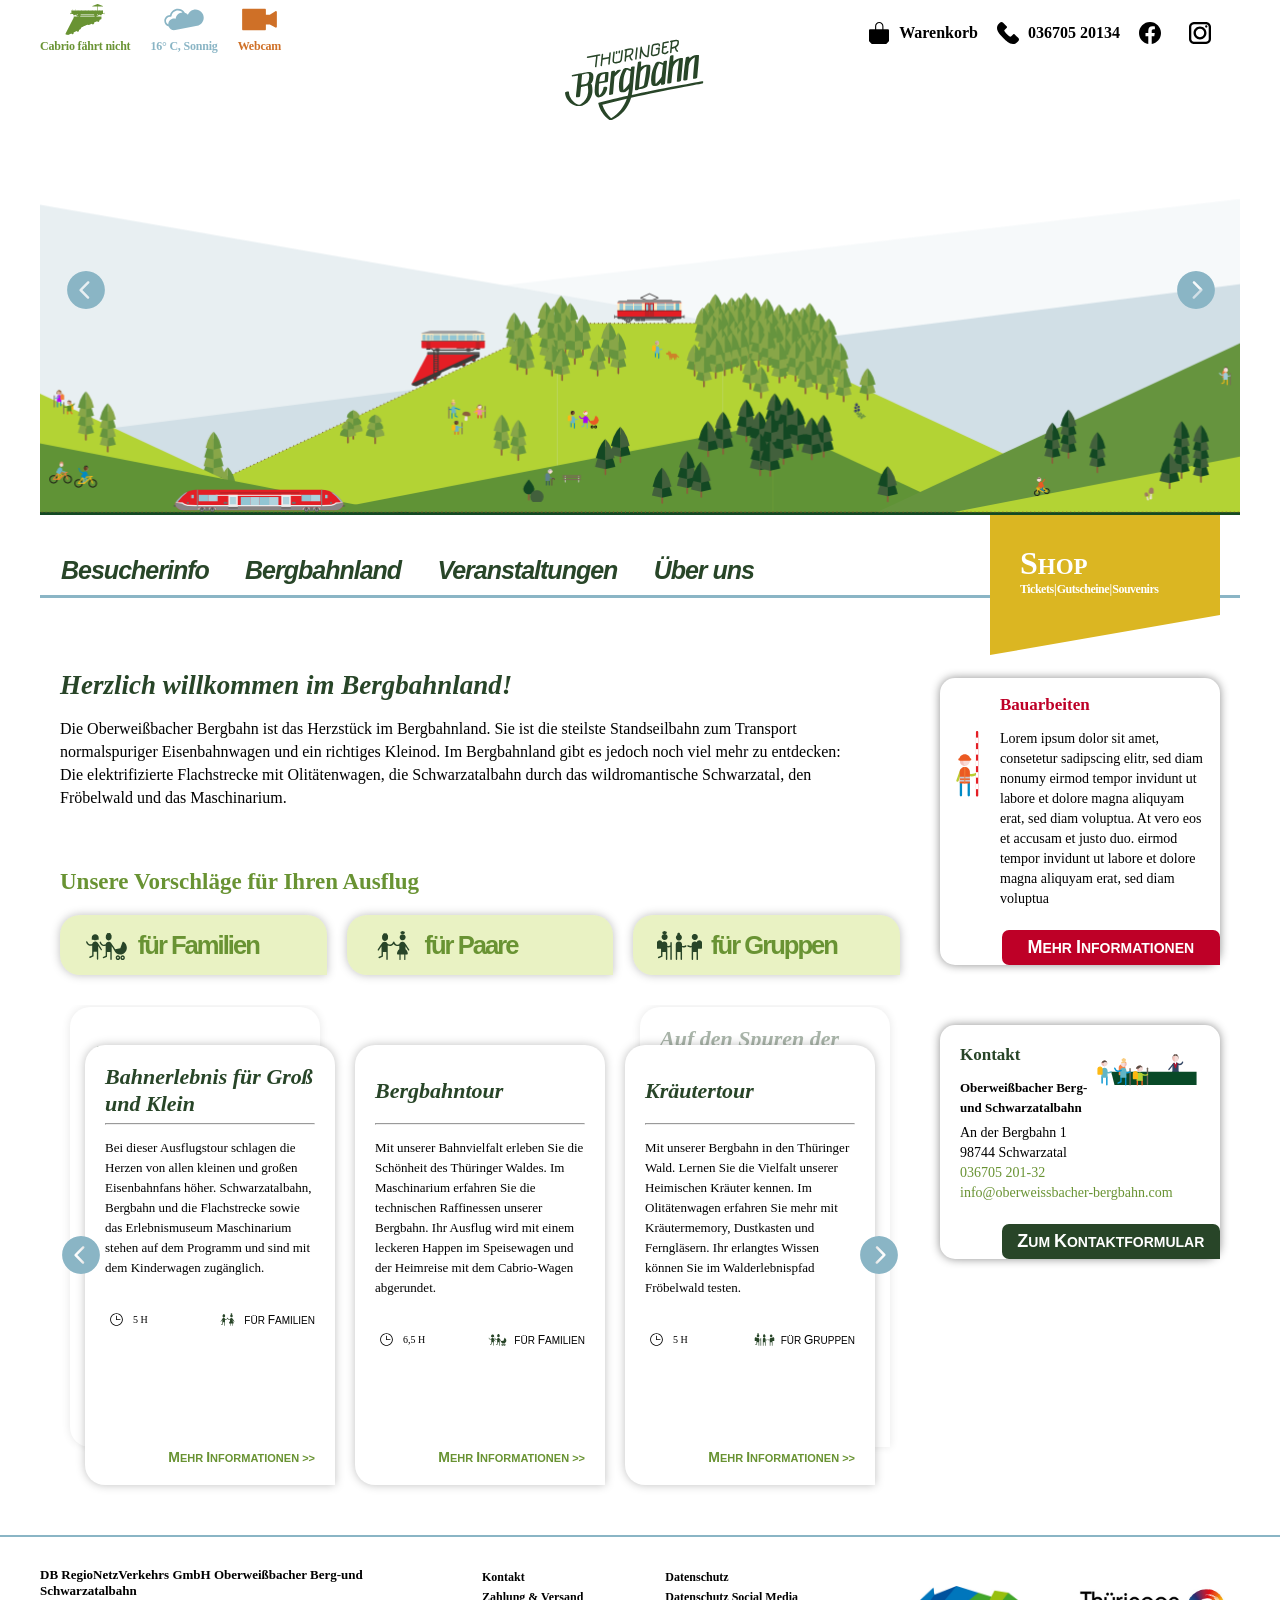
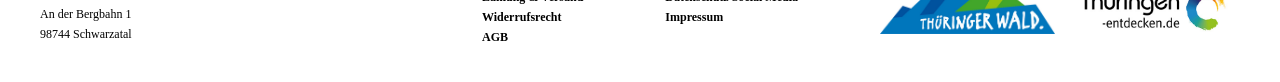
==== commit 8eb1277c: "Update index.html" ====
--- a/index.html
+++ b/index.html
@@ -13,9 +13,9 @@
     <link 
         href="https://fonts.googleapis.com/css2?family=Open+Sans:ital,wght@0,400;0,800;1,400;1,800&display=swap"
         rel="stylesheet">
-        <link rel="stylesheet" href="/extras/slick/slick.css">
-    <script src="/extras/jquery-3.6.3.js"></script>
-    <script src="/extras/slick/slick.min.js"></script>
+    <script src="extras/jquery-3.6.3.js"></script>
+    <script src="extras/slick/slick.min.js"></script>
+    <link rel="stylesheet" href="extras/slick/slick.css">
    
     <script src="JS/Bergbahn.js"></script>
   </head>
@@ -792,7 +792,7 @@
 
           </div>
 
-          <div id="next" style="right: -20px;">
+          <div id="next" style="right: 0px; justify-content: end;">
              <img style="width: 70%;" src="Logos/Icons/arrow-right.svg">
           </div>
         </section>
